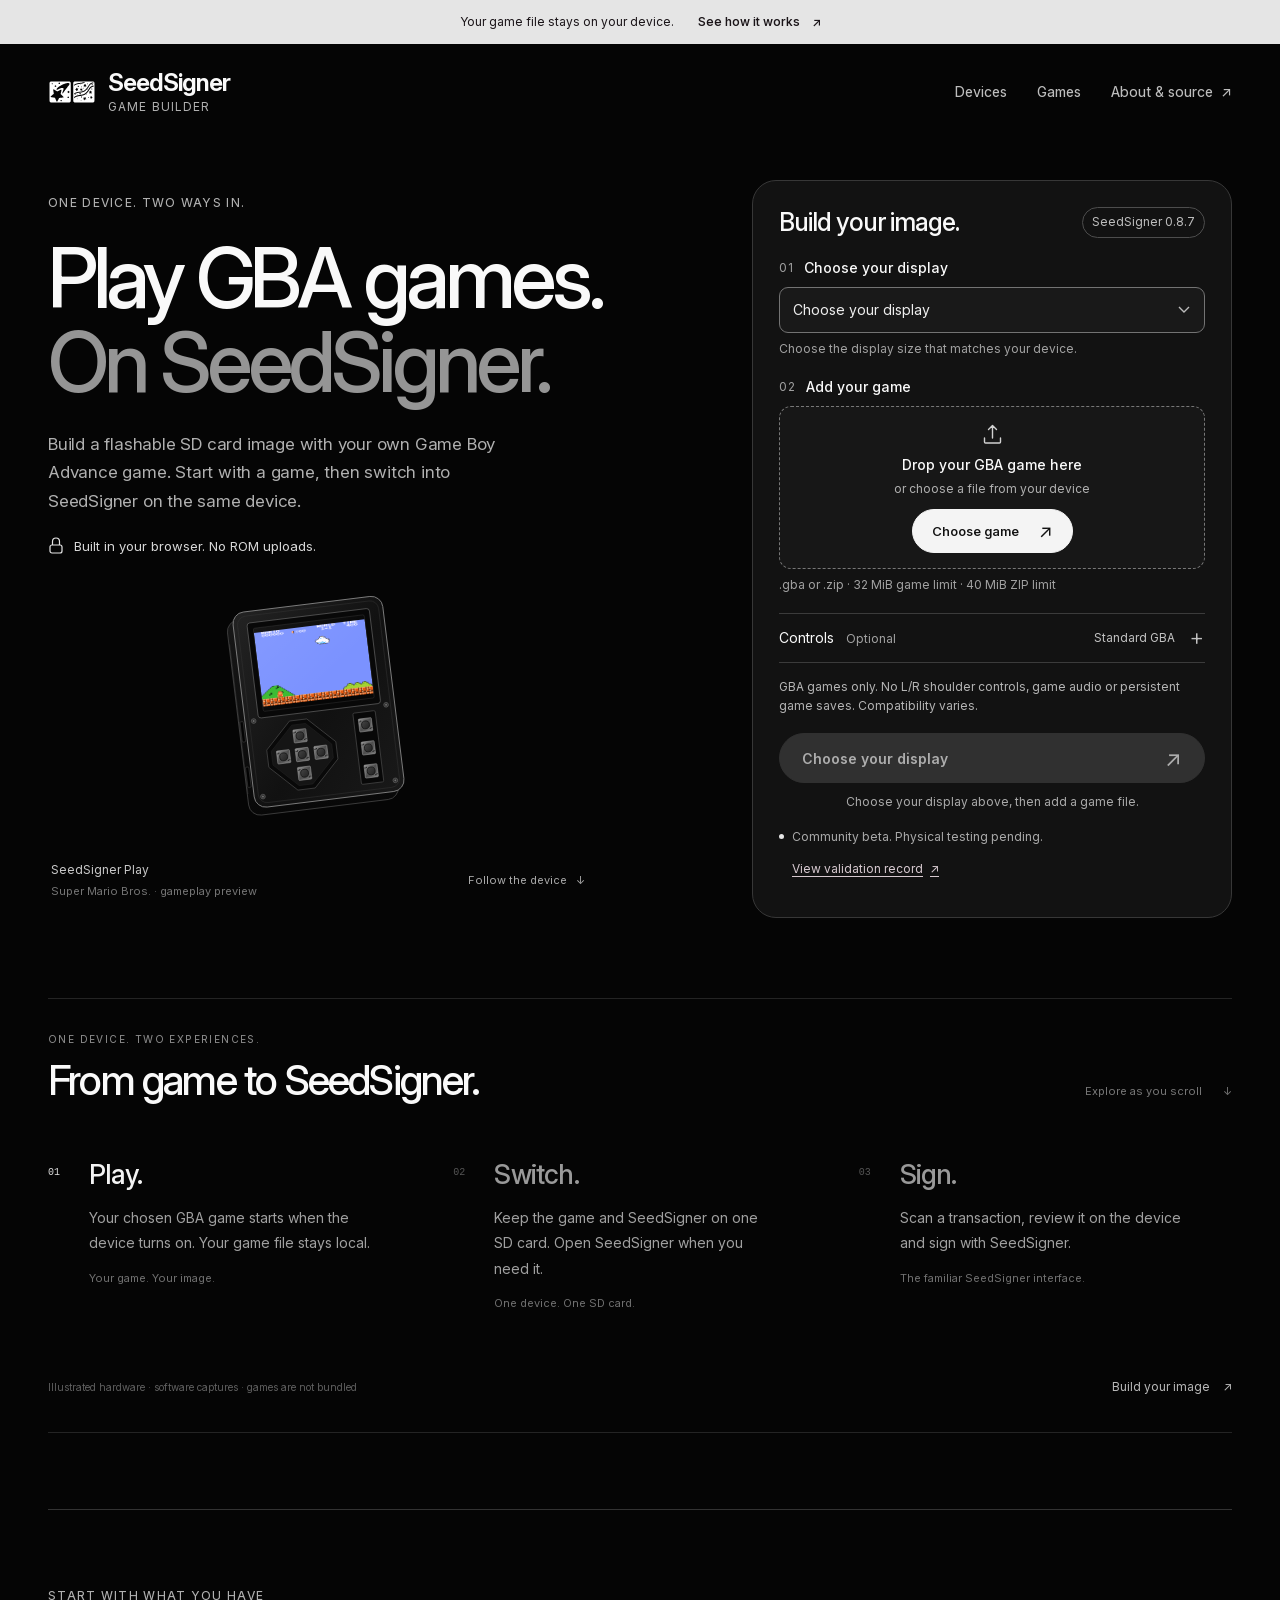
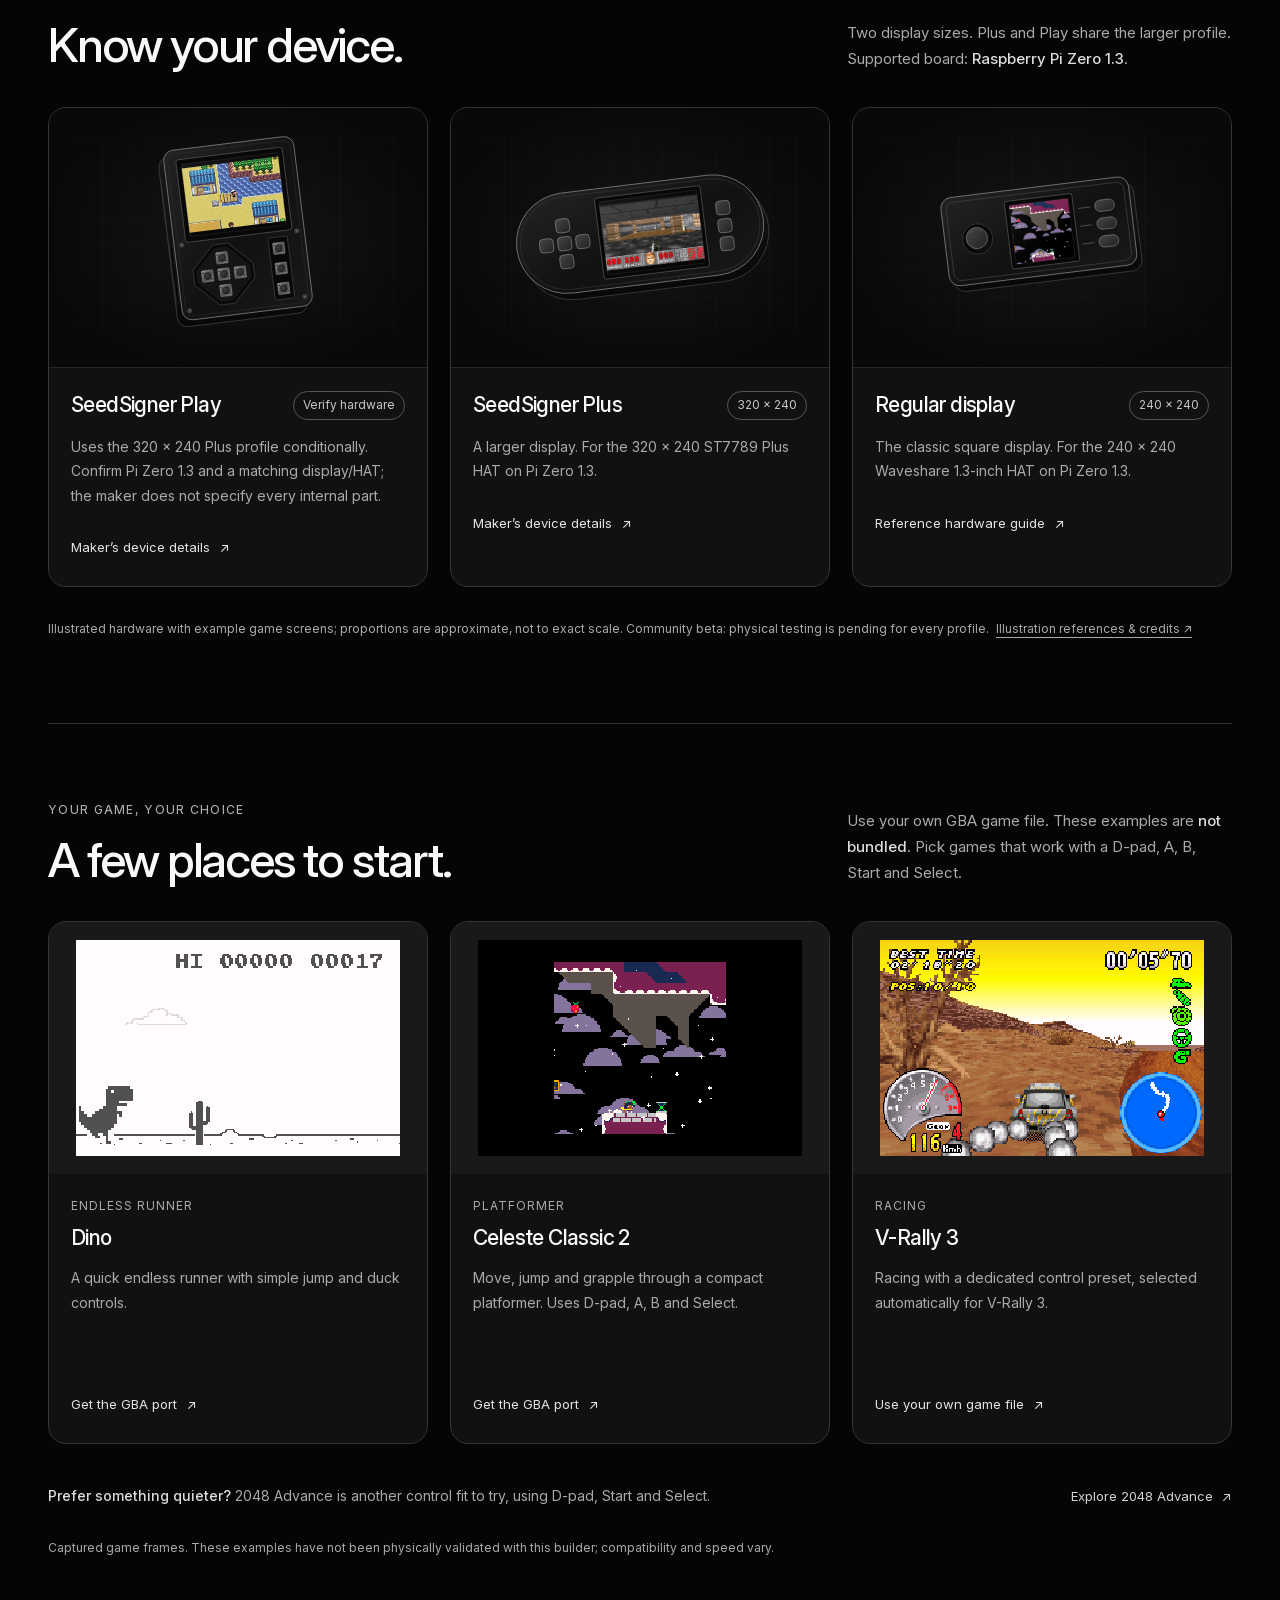
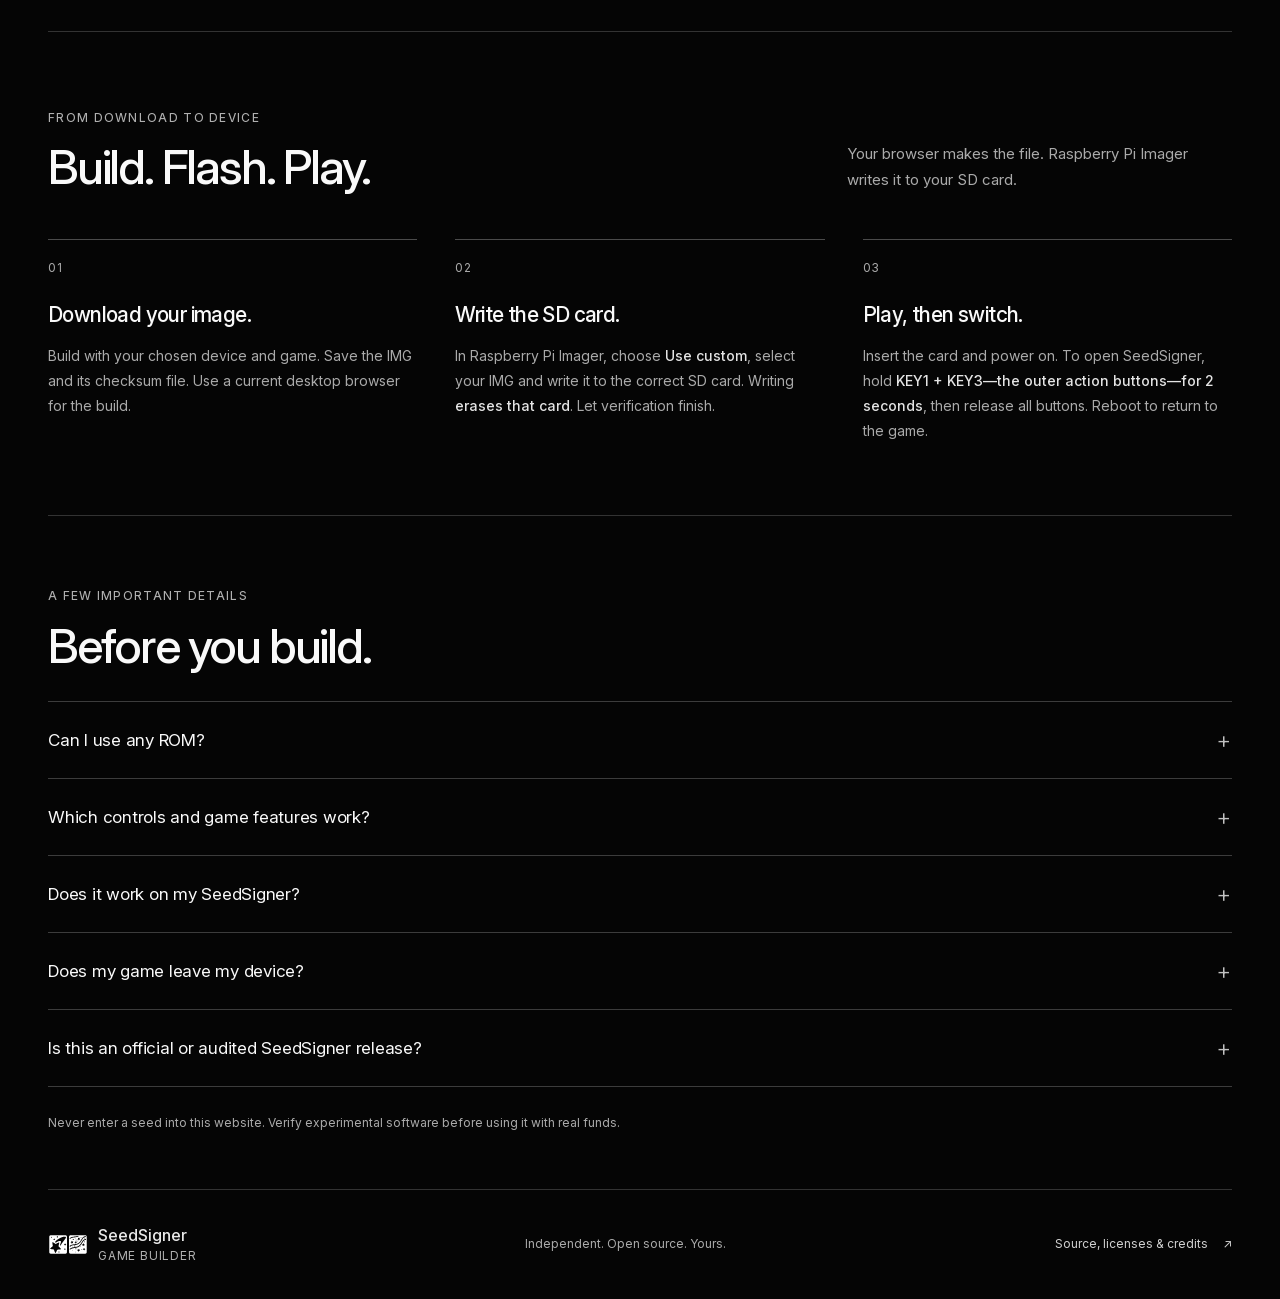
==== index.html @ cdbe7cc6 "Refresh wheel-step preview script" ====
<!doctype html>
<html lang="en">
<head>
  <meta charset="utf-8">
  <meta name="viewport" content="width=device-width, initial-scale=1">
  <meta name="color-scheme" content="dark">
  <meta name="theme-color" content="#050505">
  <meta http-equiv="Content-Security-Policy" content="default-src 'self'; script-src 'self'; style-src 'self'; img-src 'self' data:; font-src 'self'; connect-src 'self'; worker-src 'self'; object-src 'none'; base-uri 'self'; form-action 'none'">
  <meta name="description" content="Build a personal SeedSigner SD card image with your own Game Boy Advance game. Select your hardware, add your game and build locally in your browser.">
  <title>SeedSigner Game Builder · Play GBA games on SeedSigner</title>
  <link rel="icon" href="data:,">
  <link rel="preload" href="./InterVariable.woff2" as="font" type="font/woff2" crossorigin>
  <link rel="stylesheet" href="./styles.css?v=0.2.3-screen-cuts.1">
  <script type="module" src="./app.js?v=0.2.3"></script>
  <script type="module" src="./hero-motion.js?v=8"></script>
</head>
<body>
  <a class="skip-link" href="#builder-title">Skip to image builder</a>
  <div class="announcement"><span>Your game file stays on your device.</span><a href="./about.html#privacy">See how it works <span aria-hidden="true">↗</span></a></div>
  <div class="page-shell">
    <header class="site-header">
      <a class="brand" href="https://xn--sg8hhb.ws/" aria-label="SeedSigner Game Builder — visit 🌠🌌.ws"><img class="brand-logo" src="./company-logo-white.svg" width="48" height="24" alt=""><span class="brand-wordmark">SeedSigner<span class="brand-subtitle">Game Builder</span></span></a>
      <nav class="header-links" aria-label="Main navigation"><a href="#devices">Devices</a><a href="#games">Games</a><a href="./about.html">About &amp; source <span aria-hidden="true">↗</span></a></nav>
    </header>

    <main>
      <section class="hero" aria-labelledby="hero-title">
        <div class="hero-story">
          <p class="eyebrow">ONE DEVICE. TWO WAYS IN.</p>
          <h1 id="hero-title">Play GBA games.<br><span>On SeedSigner.</span></h1>
          <p class="hero-copy">Build a flashable SD card image with your own Game Boy Advance game. Start with a game, then switch into SeedSigner on the same device.</p>
          <div class="local-badge"><svg width="16" height="18" viewBox="0 0 16 18" fill="none" aria-hidden="true"><rect x="2" y="8" width="12" height="8" rx="2" stroke="currentColor" stroke-width="1.2"/><path d="M4.5 8V4.5a3.5 3.5 0 0 1 7 0V8" stroke="currentColor" stroke-width="1.2"/></svg><span>Built in your browser. No ROM uploads.</span></div>
          <figure class="hero-feature" id="hero-feature"><div class="hero-device-origin" id="hero-device-origin"><div class="hero-device-stage" id="hero-device-stage"><img src="./seedsigner-play-hero.svg?v=3" width="600" height="400" alt="SeedSigner Play illustration showing Super Mario Bros. gameplay." fetchpriority="high"></div></div><figcaption><span>SeedSigner Play <small>Super Mario Bros. · gameplay preview</small></span><a href="#scroll-story">Follow the device <span aria-hidden="true">↓</span></a></figcaption></figure>
        </div>

        <section class="builder-card" aria-labelledby="builder-title">
          <div class="card-heading"><h2 id="builder-title">Build your image.</h2><span class="version-pill" id="version-label">SeedSigner 0.8.7</span></div>
          <div class="field-group hardware-field"><div class="step-title"><span class="step-number">01</span><label for="hardware-profile">Choose your display</label></div><div class="select-wrap"><select id="hardware-profile" aria-describedby="hardware-help"><option value="" disabled selected>Choose your display</option><option value="regular">Regular display — 240 × 240</option><option value="plus">Larger display — 320 × 240 (Plus / Play)</option></select><svg width="12" height="8" viewBox="0 0 12 8" fill="none" aria-hidden="true"><path d="m1 1 5 5 5-5" stroke="currentColor" stroke-width="1.4"/></svg></div><p class="field-help" id="hardware-help">Choose the profile that matches your Pi Zero 1.3 and display.</p></div>

          <div class="field-group"><div class="step-title"><span class="step-number">02</span><label for="rom-file">Add your game</label></div><div class="drop-zone" id="drop-zone"><svg class="upload-icon" width="25" height="25" viewBox="0 0 25 25" fill="none" aria-hidden="true"><path d="M12.5 16V3.5m0 0-4 4m4-4 4 4M4.5 16v4a1 1 0 0 0 1 1h14a1 1 0 0 0 1-1v-4" stroke="currentColor" stroke-width="1.4" stroke-linecap="round" stroke-linejoin="round"/></svg><strong id="drop-title">Drop your GBA game here</strong><span class="muted" id="drop-description">or choose a file from your device</span><label class="file-picker" for="rom-file">Choose game <span aria-hidden="true">↗</span><input id="rom-file" type="file" accept=".gba,.zip" aria-describedby="rom-help"></label></div><p class="field-help" id="rom-help">.gba or .zip · 32 MiB game limit · 40 MiB ZIP limit</p><div class="rom-summary" id="rom-summary" hidden><div class="rom-file-icon" aria-hidden="true">GBA</div><div class="rom-summary-text"><strong id="rom-name"></strong><span class="muted" id="rom-meta"></span></div><span class="valid-pill">File checked</span></div><p class="inline-error" id="rom-error" role="alert" hidden></p></div>

          <details class="advanced-controls"><summary><span>Controls <span class="optional-label">Optional</span></span><span class="disclosure-right"><span class="small-tag" id="controls-tag">Standard GBA</span><span class="disclosure-icon" aria-hidden="true">+</span></span></summary><div class="advanced-body"><label class="field-label" for="input-profile">Control preset</label><div class="select-wrap"><select id="input-profile" aria-describedby="profile-help"><option value="auto">Automatic</option><option value="standard">Standard GBA</option><option value="vrally3">V-Rally 3 racing preset</option></select><svg width="12" height="8" viewBox="0 0 12 8" fill="none" aria-hidden="true"><path d="m1 1 5 5 5-5" stroke="currentColor" stroke-width="1.4"/></svg></div><p class="field-help" id="profile-help">Controls are selected after your game is checked.</p><dl class="control-list" id="control-list"></dl><p class="control-footnote" id="control-footnote"></p></div></details>
          <p class="compatibility-note">GBA games only. No L/R shoulder controls, game audio or persistent game saves. Compatibility varies.</p>
          <div class="build-area"><button class="primary-button" id="build-button" type="button" disabled><span id="build-button-label">Build image</span><span aria-hidden="true">↗</span></button><button class="cancel-button" id="cancel-build" type="button" hidden>Cancel build</button><p class="build-note" id="build-note">Loading builder…</p></div>
          <div class="release-note"><span class="release-dot" aria-hidden="true"></span><span>Community beta. Physical testing pending.<br><a href="./validation.json">View validation record <span aria-hidden="true">↗</span></a></span></div>
          <noscript><p class="inline-error">JavaScript is needed to build the image locally. Enable it and reload this page. No game is uploaded.</p></noscript>

          <div class="build-status" id="build-status" role="status" aria-live="polite" hidden><div class="progress-heading"><strong id="progress-title">Preparing your image</strong><span id="progress-value"></span></div><progress id="build-progress" max="100" aria-label="Image build progress"></progress><p id="progress-message"></p></div>
          <div class="build-error" id="build-error" role="alert" hidden><strong>Couldn’t build this image.</strong><p id="build-error-message"></p></div>
          <section class="result-card" id="result-card" aria-labelledby="result-title" hidden><p class="eyebrow">BUILT &amp; CHECKSUMMED</p><h3 id="result-title">Image ready.</h3><p id="result-description"></p><div class="download-actions"><a class="download-button" id="download-image" href="#" download>Download IMG <span aria-hidden="true">↓</span></a><a class="text-link" id="download-checksum" href="#" download>Checksum file</a></div><p class="result-next">Next: write the IMG to your SD card using Raspberry Pi Imager.</p><details class="checksum-details"><summary>View SHA-256 checksum</summary><code id="image-checksum"></code></details></section>
        </section>
      </section>

      <section class="scroll-story" id="scroll-story" aria-labelledby="scroll-title">
        <div class="scroll-pin" id="scroll-pin">
          <div class="scroll-scene-header"><div><p class="eyebrow">ONE DEVICE. TWO EXPERIENCES.</p><h2 id="scroll-title">From game to SeedSigner.</h2></div><span class="scroll-cue">Explore as you scroll <span aria-hidden="true">↓</span></span></div>
          <div class="scroll-scene-body">
            <div class="scene-device-view"><div class="scene-device-target" id="scene-device-target" aria-hidden="true"></div><div class="scene-device-caption"><span>SeedSigner Play <small id="hero-screen-label">Super Mario Bros. · gameplay preview</small></span><a href="#devices">Explore the devices <span aria-hidden="true">↘</span></a></div></div>
            <div class="scene-steps" aria-label="The game and SeedSigner workflow">
              <article class="scene-step is-active" data-scene-step="0" aria-current="step"><span class="scene-step-number">01</span><div><h3>Play.</h3><p>Your chosen GBA game starts when the device turns on. Your game file stays local.</p><span class="scene-step-detail">Your game. Your image.</span></div></article>
              <article class="scene-step" data-scene-step="1"><span class="scene-step-number">02</span><div><h3>Switch.</h3><p>Keep the game and SeedSigner on one SD card. Open SeedSigner when you need it.</p><span class="scene-step-detail">One device. One SD card.</span></div></article>
              <article class="scene-step" data-scene-step="2"><span class="scene-step-number">03</span><div><h3>Sign.</h3><p>Scan a transaction, review it on the device and sign with SeedSigner.</p><span class="scene-step-detail">The familiar SeedSigner interface.</span></div></article>
            </div>
          </div>
          <div class="scroll-scene-footer"><p>Illustrated hardware · software captures · games are not bundled</p><a href="#builder-title">Build your image <span aria-hidden="true">↗</span></a></div>
        </div>
      </section>

      <section class="devices-section content-section" id="devices" aria-labelledby="devices-title"><div class="section-heading"><div><p class="eyebrow">START WITH WHAT YOU HAVE</p><h2 id="devices-title">Know your device.</h2></div><p>Two display sizes. Plus and Play share the larger profile. Supported board: <strong>Raspberry Pi Zero 1.3</strong>.</p></div><div class="device-grid">
        <article class="device-card"><div class="device-photo"><img src="./seedsigner-play-render.svg" width="600" height="400" alt="SeedSigner Play illustration, with a portrait shell, five separate tactile direction/select buttons and three vertically stacked action buttons below the screen. Pokémon Ruby / Sapphire screen is a game-frame composite." loading="lazy"></div><div class="device-body"><div class="device-heading"><h3>SeedSigner Play</h3><span class="status-pill">Verify hardware</span></div><p>Uses the 320 × 240 Plus profile conditionally. Confirm Pi Zero 1.3 and a matching display/HAT; the maker does not specify every internal part.</p><a class="card-link" href="https://bitkitbtc.com/product/seedsigner-play/">Maker’s device details <span aria-hidden="true">↗</span></a></div></article>
        <article class="device-card"><div class="device-photo"><img src="./seedsigner-plus-render.svg" width="600" height="400" alt="SeedSigner Plus illustration, with a long capsule enclosure, five separate direction/select buttons to the left of its landscape screen and three action buttons to the right. Doom for Game Boy Advance screen is a game-frame composite." loading="lazy"></div><div class="device-body"><div class="device-heading"><h3>SeedSigner Plus</h3><span class="status-pill">320 × 240</span></div><p>A larger display. For the 320 × 240 ST7789 Plus HAT on Pi Zero 1.3.</p><a class="card-link" href="https://bitkitbtc.com/product/seedsigner-plus/">Maker’s device details <span aria-hidden="true">↗</span></a></div></article>
        <article class="device-card"><div class="device-photo regular-photo"><img src="./seedsigner-regular-render.svg?v=3" width="600" height="400" alt="Regular SeedSigner illustration, with a wide rectangular enclosure, square screen, one joystick to the left and three pill-shaped action buttons to the right. Celeste Classic 2 screen is a game-frame composite." loading="lazy"></div><div class="device-body"><div class="device-heading"><h3>Regular display</h3><span class="status-pill">240 × 240</span></div><p>The classic square display. For the 240 × 240 Waveshare 1.3-inch HAT on Pi Zero 1.3.</p><a class="card-link" href="https://seedsigner.com/seedsigner-independent-custody-guide/">Reference hardware guide <span aria-hidden="true">↗</span></a></div></article>
      </div><p class="section-footnote">Illustrated hardware with example game screens; proportions are approximate, not to exact scale. Community beta: physical testing is pending for every profile. <a href="./about.html#credits">Illustration references &amp; credits ↗</a></p></section>

      <section class="games-section content-section" id="games" aria-labelledby="games-title"><div class="section-heading"><div><p class="eyebrow">YOUR GAME, YOUR CHOICE</p><h2 id="games-title">A few places to start.</h2></div><p>Use your own GBA game file. These examples are <strong>not bundled</strong>. Pick games that work with a D-pad, A, B, Start and Select.</p></div><div class="game-grid">
        <article class="game-card"><div class="game-frame"><img src="./dino.png" width="240" height="160" alt="Dino gameplay capture with a cactus, cloud, ground and score 00017." loading="lazy"></div><div class="game-body"><p class="game-category">ENDLESS RUNNER</p><h3>Dino</h3><p>A quick endless runner with simple jump and duck controls.</p><a class="card-link" href="https://github.com/fritzem/Google-Dino-GBA/releases">Get the GBA port <span aria-hidden="true">↗</span></a></div></article>
        <article class="game-card"><div class="game-frame"><img src="./celeste2.png" width="240" height="160" alt="Captured frame from the Celeste Classic 2 GBA port." loading="lazy"></div><div class="game-body"><p class="game-category">PLATFORMER</p><h3>Celeste Classic 2</h3><p>Move, jump and grapple through a compact platformer. Uses D-pad, A, B and Select.</p><a class="card-link" href="https://github.com/Skaleee/Celeste2-GBA/releases/tag/1.0.0">Get the GBA port <span aria-hidden="true">↗</span></a></div></article>
        <article class="game-card"><div class="game-frame"><img src="./vrally3.png" width="240" height="160" alt="Captured frame from V-Rally 3 for Game Boy Advance." loading="lazy"></div><div class="game-body"><p class="game-category">RACING</p><h3>V-Rally 3</h3><p>Racing with a dedicated control preset, selected automatically for V-Rally 3.</p><a class="card-link" href="#rom-file">Use your own game file <span aria-hidden="true">↗</span></a></div></article>
      </div><div class="more-games"><p><strong>Prefer something quieter?</strong> 2048 Advance is another control fit to try, using D-pad, Start and Select.</p><a class="text-link" href="https://basil-termini.itch.io/2048-advance">Explore 2048 Advance <span aria-hidden="true">↗</span></a></div><p class="section-footnote">Captured game frames. These examples have not been physically validated with this builder; compatibility and speed vary.</p></section>

      <section class="how-section content-section" id="how-it-works" aria-labelledby="how-title"><div class="section-heading"><div><p class="eyebrow">FROM DOWNLOAD TO DEVICE</p><h2 id="how-title">Build. Flash. Play.</h2></div><p>Your browser makes the file. Raspberry Pi Imager writes it to your SD card.</p></div><ol class="flash-steps"><li><span class="instruction-number">01</span><h3>Download your image.</h3><p>Build with your chosen device and game. Save the IMG and its checksum file. Use a current desktop browser for the build.</p></li><li><span class="instruction-number">02</span><h3>Write the SD card.</h3><p>In Raspberry Pi Imager, choose <b>Use custom</b>, select your IMG and write it to the correct SD card. Writing <b>erases that card</b>. Let verification finish.</p></li><li><span class="instruction-number">03</span><h3>Play, then switch.</h3><p>Insert the card and power on. To open SeedSigner, hold <b>KEY1 + KEY3—the outer action buttons—for 2 seconds</b>, then release all buttons. Reboot to return to the game.</p></li></ol></section>

      <section class="faq-section" aria-labelledby="faq-title"><div class="section-heading"><div><p class="eyebrow">A FEW IMPORTANT DETAILS</p><h2 id="faq-title">Before you build.</h2></div></div>
        <details class="disclosure"><summary><span>Can I use any ROM?</span><span class="disclosure-icon" aria-hidden="true">+</span></summary><div class="disclosure-body"><p>This version accepts Game Boy Advance files (.gba), or a ZIP containing exactly one .gba file. The game can be up to 32 MiB; the ZIP can be up to 40 MiB. Other consoles and multi-game ZIPs are not supported.</p><p>The builder checks the GBA header and file integrity. Emulator compatibility and speed vary by game. Passing those checks does not mean the game has been played on your hardware.</p></div></details>
        <details class="disclosure"><summary><span>Which controls and game features work?</span><span class="disclosure-icon" aria-hidden="true">+</span></summary><div class="disclosure-body"><p>Standard GBA provides D-pad, A, B, Start and Select. There are no L/R shoulder controls, game audio or persistent game saves. Choose games that do not need those features.</p><p>V-Rally 3 has a dedicated racing preset and is detected automatically. The controls section in the builder shows the current mapping.</p><p>The SeedSigner shortcut is fixed in this builder: hold KEY1 + KEY3 for two seconds, then release all buttons.</p></div></details>
        <details class="disclosure"><summary><span>Does it work on my SeedSigner?</span><span class="disclosure-icon" aria-hidden="true">+</span></summary><div class="disclosure-body"><p>The image targets Pi Zero 1.3. Plus uses a 320 × 240 ST7789 profile; regular uses the 240 × 240 Waveshare HAT profile. Play uses the Plus profile conditionally: verify its board, display and HAT match before flashing. A product photo cannot establish internal compatibility.</p><p>The new images still need physical cold-boot, display, button, camera and signing validation. <a href="./validation.json">Read the validation record</a> for the current checks and remaining gaps.</p></div></details>
        <details class="disclosure"><summary><span>Does my game leave my device?</span><span class="disclosure-icon" aria-hidden="true">+</span></summary><div class="disclosure-body"><p>No. The ROM is read and added to the image in browser memory. The site downloads its public template, but never uploads your game. There are no accounts, analytics or third-party scripts.</p><p>GitHub Pages hosts the site and receives normal requests for its files, including connection information that GitHub may log. Local ROM processing does not make visiting the site anonymous.</p></div></details>
        <details class="disclosure"><summary><span>Is this an official or audited SeedSigner release?</span><span class="disclosure-icon" aria-hidden="true">+</span></summary><div class="disclosure-body"><p>No. This is an independent community fork, not an official or endorsed SeedSigner, BitKit or Strike product. It has not had an independent security audit.</p><p>The game and SeedSigner share one operating system. The button combination is a way to enter the interface, not authentication or a security boundary. Start validation with disposable test seeds. Never enter a seed into this website.</p></div></details>
      </section>
      <p class="safety-note">Never enter a seed into this website. Verify experimental software before using it with real funds.</p>
    </main>
    <footer><a class="footer-brand" href="https://xn--sg8hhb.ws/" aria-label="SeedSigner Game Builder — visit 🌠🌌.ws"><img class="brand-logo" src="./company-logo-white.svg" width="40" height="20" alt=""><span class="brand-wordmark">SeedSigner<span class="brand-subtitle">Game Builder</span></span></a><span>Independent. Open source. Yours.</span><a href="./about.html">Source, licenses &amp; credits <span aria-hidden="true">↗</span></a></footer>
  </div>
</body>
</html>
---- styles.css ----
@font-face{font-family:Inter;src:url('./InterVariable.woff2') format('woff2');font-weight:100 900;font-display:swap}
:root{color-scheme:dark;--bg:#050505;--surface:#121212;--line:#373737;--text:#f9f9f9;--muted:#b0b0b0;--quiet:#929292;--accent:#e5e5e5;--error:#ffc0cc;font-family:Inter,Arial,Helvetica,sans-serif;font-synthesis:none;background:var(--bg);color:var(--text)}
*{box-sizing:border-box}html{scroll-behavior:smooth;scroll-padding-top:24px}body{margin:0;min-width:320px;background:var(--bg);line-height:1.55}button,input,select{font:inherit}button,a,input,select,summary{-webkit-tap-highlight-color:transparent}a{color:inherit;text-decoration:none}button{cursor:pointer}button:disabled{cursor:not-allowed}button:focus-visible,a:focus-visible,select:focus-visible,summary:focus-visible{outline:2px solid var(--accent);outline-offset:5px}p,h1,h2,h3,figure{margin:0}[hidden]{display:none!important}.skip-link{position:fixed;left:20px;top:12px;transform:translateY(-150%);z-index:10;background:#fff;color:#111;border-radius:30px;padding:12px 20px;font-size:14px}.skip-link:focus{transform:translateY(0)}.page-shell{width:min(1240px,calc(100% - 96px));margin:auto}.announcement{min-height:44px;display:flex;align-items:center;justify-content:center;gap:24px;padding:0 20px;background:var(--accent);color:#1a1418;font-size:12px}.announcement a{min-height:44px;display:inline-flex;align-items:center;gap:12px;font-weight:550}.announcement a:hover{text-decoration:underline;text-underline-offset:3px}.site-header{height:96px;display:flex;align-items:center;justify-content:space-between;gap:30px}.brand{display:flex;align-items:center;gap:12px;min-height:44px;font-size:24px;font-weight:650;letter-spacing:-1px;line-height:1.06}.brand-subtitle{display:block;font-size:12px;font-weight:400;letter-spacing:1.1px;margin-top:5px;color:#b0b0b0;text-transform:uppercase}.header-links{display:flex;align-items:center;gap:30px;font-size:14px;font-weight:450}.header-links a{color:#bdbdbd;min-height:44px;display:inline-flex;align-items:center;gap:8px;transition:color .15s}.header-links a:hover{color:#fff}.eyebrow{font-size:12px;letter-spacing:1.3px;font-weight:450;line-height:1.6;color:var(--muted)}.hero{display:grid;grid-template-columns:minmax(0,1fr) minmax(0,480px);gap:72px;align-items:start;padding:40px 0 80px}.hero-story{padding-top:13px;min-width:0}.hero h1{font-size:clamp(62px,6.45vw,87px);line-height:1.02;letter-spacing:-5.1px;font-weight:500;margin-top:24px}.hero h1 span{color:#959595}.hero-copy{font-size:17px;line-height:1.7;max-width:470px;color:#b0b0b0;margin-top:25px;letter-spacing:-.2px}.local-badge{display:flex;align-items:center;gap:10px;color:#d8d8d8;font-size:13px;margin-top:20px}.local-badge svg{color:var(--accent);flex:none}.hero-feature{display:block;height:auto;max-width:515px;margin-top:24px;color:#d9d9d9}.hero-device-stage{display:block;width:100%;height:282px;object-fit:contain;background:transparent}.hero-feature figcaption{display:flex;align-items:center;justify-content:space-between;gap:15px;padding:0 3px;font-size:12px;color:#d2d2d2}.hero-feature figcaption>span{font-size:12px}.hero-feature small{display:block;font-size:11px;color:#929292;margin-top:3px;line-height:1.5}.hero-feature figcaption>a{display:inline-flex;align-items:center;gap:9px;min-height:44px;font-size:12px;color:#b6b6b6}.hero-feature figcaption>a:hover{color:#fff;text-decoration:underline;text-underline-offset:4px}.builder-card{border:1px solid var(--line);border-radius:24px;background:var(--surface);padding:26px;min-width:0}.card-heading{display:flex;align-items:center;justify-content:space-between;gap:14px;margin-bottom:20px}.card-heading h2{font-size:25px;font-weight:500;line-height:1.25;letter-spacing:-1px}.version-pill{font-size:12px;white-space:nowrap;border:1px solid #4d4d4d;color:#bdbdbd;padding:5px 9px;border-radius:30px}.field-group+.field-group{margin-top:19px}.step-title{display:flex;align-items:center;gap:11px;margin-bottom:9px;font-size:14px;font-weight:500;line-height:1.4}.step-number{font-size:12px;letter-spacing:.5px;color:#a0a0a0;font-weight:400}.select-wrap{position:relative}.select-wrap select{width:100%;appearance:none;min-height:46px;background:#191919;border:1px solid #737373;border-radius:9px;padding:11px 38px 11px 13px;font-size:14px;line-height:1.5;color:#eee;cursor:pointer}.select-wrap>svg{position:absolute;right:15px;top:19px;pointer-events:none;color:#bcbcbc}.field-help{font-size:12px;line-height:1.55;color:#a2a2a2;margin-top:7px}.drop-zone{display:flex;flex-direction:column;align-items:center;justify-content:center;gap:4px;min-height:146px;padding:15px;border:1px dashed #777;border-radius:12px;background:#171717;text-align:center;transition:background .15s,border-color .15s}.drop-zone.drag-over{border-color:var(--accent);background:#2e252a}.drop-zone.is-selected{min-height:111px;padding:13px}.drop-zone.is-selected .upload-icon{display:none}.upload-icon{color:#d2d2d2;margin-bottom:3px}.drop-zone strong{font-size:14px;font-weight:500;overflow-wrap:anywhere;max-width:100%}.muted{color:var(--muted)}.drop-zone .muted{font-size:12px}.file-picker{position:relative;display:inline-flex;align-items:center;justify-content:center;gap:20px;overflow:hidden;min-height:44px;margin-top:7px;padding:10px 19px;background:#f4f4f4;color:#111;border:1px solid #f4f4f4;border-radius:30px;font-size:13px;font-weight:550;cursor:pointer}.file-picker:hover{background:var(--accent);border-color:var(--accent)}.file-picker>span{font-size:18px;font-weight:400;line-height:1}.file-picker input{position:absolute;left:0;top:0;width:100%;height:100%;opacity:0;cursor:pointer}.file-picker:focus-within{outline:2px solid var(--accent);outline-offset:4px}.file-picker:has(input:disabled){opacity:.55;cursor:not-allowed}.rom-summary{display:flex;align-items:center;gap:10px;border:1px solid #555;background:#202020;border-radius:9px;padding:12px;margin-top:11px}.rom-file-icon{width:30px;height:35px;display:grid;place-items:center;flex:none;border:1px solid #777;border-radius:4px;color:#d0d0d0;font-size:12px}.rom-summary-text{display:flex;flex-direction:column;min-width:0}.rom-summary-text strong{font-size:13px;font-weight:500;overflow-wrap:anywhere}.rom-summary-text .muted{font-size:12px;overflow-wrap:anywhere}.valid-pill{font-size:12px;color:var(--accent);margin-left:auto;white-space:nowrap}.inline-error{font-size:13px;line-height:1.6;color:var(--error);margin-top:10px;overflow-wrap:anywhere}.advanced-controls{margin-top:18px;border-top:1px solid #3b3b3b;border-bottom:1px solid #3b3b3b}.advanced-controls>summary,.disclosure>summary{list-style:none;display:flex;justify-content:space-between;align-items:center;gap:18px;cursor:pointer}.advanced-controls>summary{min-height:48px;font-size:14px;line-height:1.4;padding:10px 0}.advanced-controls>summary::-webkit-details-marker,.disclosure>summary::-webkit-details-marker{display:none}.optional-label{font-size:12px;color:#a2a2a2;margin-left:8px}.disclosure-right{display:flex;align-items:center;gap:13px}.small-tag{font-size:12px;color:#c1c1c1}.disclosure-icon{font-size:23px;line-height:1;font-weight:300;width:17px;text-align:center;color:#c1c1c1;flex:none}.advanced-controls[open] .disclosure-icon,.disclosure[open] .disclosure-icon{transform:rotate(45deg)}.advanced-body{padding:3px 0 20px}.field-label{display:block;font-size:13px;margin-bottom:9px}.control-list{margin:16px 0 0}.control-list>div{display:flex;justify-content:space-between;align-items:start;gap:18px;padding:10px 0;border-bottom:1px solid #323232;font-size:12px}.control-list dt{color:#ddd}.control-list dd{margin:0;color:#b0b0b0;text-align:right}.control-footnote{font-size:12px;color:#aaa;line-height:1.7;margin-top:15px}.compatibility-note{font-size:12px;line-height:1.6;color:#b5b5b5;margin-top:14px}.build-area{margin-top:18px}.primary-button{display:flex;align-items:center;justify-content:space-between;gap:16px;width:100%;min-height:50px;border:1px solid #fff;border-radius:40px;background:#fff;color:#101010;padding:11px 22px;font-size:14px;line-height:1.5;font-weight:600;transition:background .15s,color .15s}.primary-button:hover:not(:disabled){background:var(--accent);border-color:var(--accent)}.primary-button:disabled{background:#303030;border-color:#303030;color:#adadad}.primary-button>span:last-child{font-size:22px;font-weight:400;line-height:1}.cancel-button{display:block;min-height:44px;border:1px solid #666;border-radius:30px;margin:12px auto 0;padding:8px 20px;background:transparent;color:#ddd;font-size:13px}.cancel-button:hover{background:#252525}.build-note{font-size:12px;line-height:1.6;color:#aaa;text-align:center;margin-top:9px}.release-note{display:flex;align-items:start;gap:8px;font-size:12px;line-height:1.6;color:#aaa;margin-top:16px}.release-dot{width:5px;height:5px;border-radius:50%;background:var(--accent);flex:none;margin-top:7px}.release-note a{display:inline-flex;min-height:44px;align-items:center;gap:7px;text-decoration:underline;text-underline-offset:3px;color:#d7c9d0}.build-status{border-top:1px solid #464646;padding-top:20px;margin-top:20px}.progress-heading{display:flex;align-items:center;justify-content:space-between;gap:15px;font-size:13px}.progress-heading strong{font-weight:500}.progress-heading>span{font-size:12px;color:#bbb}progress{appearance:none;display:block;width:100%;height:4px;border:0;border-radius:3px;overflow:hidden;background:#3b3b3b;color:var(--accent);margin:12px 0}progress::-webkit-progress-bar{background:#3b3b3b;border-radius:3px}progress::-webkit-progress-value{background:var(--accent);border-radius:3px;transition:width .2s}progress::-moz-progress-bar{background:var(--accent);border-radius:3px}.build-status>p{font-size:12px;color:#b0b0b0;line-height:1.7;overflow-wrap:anywhere}.build-error{background:#281c22;border:1px solid #825e6c;border-radius:12px;padding:16px;margin-top:20px;font-size:14px;color:var(--error)}.build-error strong{font-weight:550}.build-error p{font-size:13px;line-height:1.7;color:#e0c5cf;margin-top:6px;overflow-wrap:anywhere}.result-card{border:1px solid #74646d;background:#201b1e;border-radius:14px;padding:22px;margin-top:21px}.result-card .eyebrow{font-size:12px;color:#d2c3cb;letter-spacing:1px}.result-card h3{font-size:34px;line-height:1.2;letter-spacing:-1.3px;font-weight:500;margin-top:9px}.result-card>p:not(.eyebrow){font-size:13px;color:#c1b6bc;line-height:1.7;margin-top:10px;overflow-wrap:anywhere}.download-actions{display:flex;align-items:center;gap:20px;flex-wrap:wrap;margin-top:20px}.download-button{display:inline-flex;align-items:center;justify-content:space-between;gap:24px;min-height:46px;background:var(--accent);color:#171217;border-radius:30px;font-size:13px;font-weight:600;padding:11px 18px}.download-button:hover{background:#fff}.download-button span{font-size:18px;font-weight:400}.text-link{display:inline-flex;align-items:center;gap:9px;min-height:44px;font-size:13px;color:#d1d1d1}.text-link:hover{color:#fff;text-decoration:underline;text-underline-offset:4px}.download-actions .text-link{font-size:12px;color:#e0d3db}.result-card>p.result-next{font-size:12px;color:#c7bbc2;margin-top:13px}.checksum-details{font-size:12px;color:#bfb0b9;margin-top:13px}.checksum-details summary{cursor:pointer;min-height:44px;display:flex;align-items:center}.checksum-details code{font-size:12px;color:#e1d4dc;line-height:1.7;font-family:ui-monospace,SFMono-Regular,Menlo,monospace;overflow-wrap:anywhere;display:block}.content-section{border-top:1px solid #333;padding:76px 0 72px}.section-heading{display:flex;align-items:end;justify-content:space-between;gap:60px;margin-bottom:35px}.section-heading h2{font-size:48px;line-height:1.1;letter-spacing:-2.2px;font-weight:500;margin-top:14px}.section-heading>p{max-width:385px;font-size:15px;line-height:1.75;color:#aaa}.section-heading>p strong{font-weight:500;color:#ddd}.device-grid,.game-grid{display:grid;grid-template-columns:repeat(3,minmax(0,1fr));gap:22px}.device-card,.game-card{border:1px solid #353535;border-radius:18px;overflow:hidden;background:#111;min-width:0}.device-photo{height:260px;display:flex;align-items:center;justify-content:center;background:radial-gradient(ellipse at center,#151515 0%,#090909 72%);border-bottom:1px solid #272727}.device-photo img{width:100%;height:100%;object-fit:contain;display:block}.regular-photo{padding:0}.device-body,.game-body{padding:23px 22px 17px}.device-heading{display:flex;align-items:start;justify-content:space-between;gap:12px;flex-wrap:wrap}.device-heading h3,.game-body h3{font-size:21px;line-height:1.3;letter-spacing:-.6px;font-weight:500}.status-pill{font-size:12px;border:1px solid #555;border-radius:30px;padding:4px 9px;color:#c5c5c5;white-space:nowrap}.device-body>p,.game-body>p:not(.game-category){font-size:14px;line-height:1.75;color:#aaa;margin-top:15px}.card-link{display:inline-flex;align-items:center;gap:10px;min-height:44px;font-size:13px;color:#e4e4e4;margin-top:17px}.card-link:hover{text-decoration:underline;text-underline-offset:4px}.section-footnote{font-size:12px;color:#aaa;line-height:1.7;margin-top:20px}.section-footnote a{display:inline-flex;align-items:center;min-height:44px;text-decoration:underline;text-underline-offset:4px;margin-left:4px}.game-frame{display:flex;align-items:center;justify-content:center;aspect-ratio:3/2;background:#191919;padding:18px}.game-frame img{width:100%;height:100%;object-fit:contain;image-rendering:pixelated;display:block}.game-category{font-size:12px;letter-spacing:1px;color:#aaa}.game-body h3{margin-top:8px}.game-body>p:not(.game-category){min-height:99px}.more-games{display:flex;align-items:center;justify-content:space-between;gap:32px;padding:25px 0 0;margin-top:5px}.more-games>p{font-size:14px;line-height:1.75;color:#aaa;max-width:760px}.more-games strong{font-weight:500;color:#ddd}.more-games .text-link{white-space:nowrap}.flash-steps{display:grid;grid-template-columns:repeat(3,minmax(0,1fr));gap:38px;list-style:none;margin:45px 0 0;padding:0}.flash-steps li{padding-top:19px;border-top:1px solid #4b4b4b}.instruction-number{display:block;color:#aaa;font-size:12px;letter-spacing:.5px;margin-bottom:24px}.flash-steps h3{font-size:21px;line-height:1.35;font-weight:500;letter-spacing:-.6px}.flash-steps p{font-size:14px;line-height:1.8;color:#aaa;margin-top:13px}.flash-steps b{font-weight:500;color:#e4e4e4}.faq-section{border-top:1px solid #333;padding:70px 0 25px}.faq-section .section-heading{margin-bottom:29px}.disclosure{border-top:1px solid #3c3c3c}.disclosure:last-child{border-bottom:1px solid #3c3c3c}.disclosure>summary{min-height:76px;padding:21px 0;font-size:17px;line-height:1.5;letter-spacing:-.25px}.disclosure-body{max-width:800px;padding-bottom:29px}.disclosure-body>p{font-size:15px;line-height:1.85;color:#b0b0b0;margin-bottom:15px}.disclosure-body>p:last-child{margin-bottom:0}.disclosure-body a{color:#e0d2da;text-decoration:underline;text-underline-offset:4px}.safety-note{font-size:12px;line-height:1.8;color:#aaa;margin:0 0 55px}footer{display:flex;align-items:center;justify-content:space-between;gap:28px;min-height:110px;border-top:1px solid #333;font-size:12px;color:#aaa}footer>a{min-height:44px;display:inline-flex;align-items:center;gap:7px}.footer-brand{font-size:15px;font-weight:600;color:#e8e8e8;letter-spacing:-.3px}.footer-brand span{font-size:12px;color:#aaa;font-weight:400;letter-spacing:0;margin-left:6px}footer>a:last-child{color:#d0d0d0}footer>a:last-child span{margin-left:8px}.about-hero{padding:66px 0 62px;border-bottom:1px solid #373737}.about-hero h1{font-size:clamp(58px,6vw,82px);line-height:1.05;letter-spacing:-4.1px;font-weight:500;margin-top:24px}.about-hero h1 span{color:#959595}.about-hero>p:last-child{max-width:690px;font-size:17px;line-height:1.8;color:#b0b0b0;margin-top:28px}.about-content{padding-bottom:56px}.about-section{display:grid;grid-template-columns:minmax(0,1fr) minmax(0,1.8fr);gap:65px;padding:43px 0;border-bottom:1px solid #333;scroll-margin-top:24px}.about-section h2{font-size:24px;line-height:1.35;font-weight:500;letter-spacing:-.7px}.about-section h3{font-size:17px;font-weight:500;letter-spacing:-.25px;margin:24px 0 10px}.about-section p,.about-section li{font-size:15px;line-height:1.85;color:#b0b0b0}.about-section p+p{margin-top:16px}.about-section ul{margin:0;padding-left:19px}.about-section li{margin-bottom:12px}.about-section a{color:#e5d7df;text-decoration:underline;text-underline-offset:4px}.about-section a:hover{color:#fff}.about-section strong{font-weight:550;color:#ddd}.table-wrap{overflow-x:auto;max-width:100%;margin-top:21px}.hardware-matrix{width:100%;border-collapse:collapse;font-size:13px;line-height:1.7;text-align:left}.hardware-matrix th,.hardware-matrix td{padding:13px 12px 13px 0;border-bottom:1px solid #3b3b3b;vertical-align:top;color:#b5b5b5}.hardware-matrix thead th{font-size:12px;font-weight:500;color:#ddd}.hardware-matrix tbody th{font-weight:500;color:#ddd;min-width:105px}.hardware-matrix td{min-width:150px}.credit-list li{margin-bottom:17px}
@media(min-width:1500px){.hero{gap:100px;padding-top:55px}.hero h1{font-size:91px}.hero-feature{margin-top:30px}.hero-device-stage{height:300px}}
@media(max-width:1150px){.page-shell{width:calc(100% - 64px)}.hero{grid-template-columns:minmax(0,1fr) minmax(0,440px);gap:42px}.hero h1{font-size:73px;letter-spacing:-4.6px}.hero-copy{font-size:16px}.hero-device-stage{height:265px}.builder-card{padding:24px}.card-heading h2{font-size:24px}.version-pill{font-size:12px;padding:4px 7px}.device-grid,.game-grid{gap:18px}.device-photo{height:230px}.device-body,.game-body{padding:20px 18px 15px}.device-heading h3,.game-body h3{font-size:20px}.section-heading{gap:40px}.section-heading h2{font-size:42px}.game-body>p:not(.game-category){min-height:123px}}
@media(max-width:980px){.hero{grid-template-columns:1fr;gap:34px;padding-top:26px}.hero-story{display:grid;grid-template-columns:minmax(0,1.12fr) minmax(0,.88fr);gap:0 34px;padding:0;align-items:start}.hero-story>.eyebrow,.hero-story>h1,.hero-story>.hero-copy,.hero-story>.local-badge{grid-column:1}.hero h1{font-size:62px;letter-spacing:-3.8px;margin-top:17px}.hero-copy{font-size:15px;margin-top:20px}.local-badge{font-size:12px;margin-top:17px}.hero-feature{grid-column:2;grid-row:1 / 5;display:block;height:auto;margin-top:0;align-self:center;max-width:none}.hero-device-stage{height:270px;width:100%;object-fit:contain}.hero-feature figcaption{display:block;padding:0 6px}.hero-feature figcaption>a{min-height:44px}.builder-card{width:100%;max-width:620px;justify-self:center;padding:28px}.card-heading h2{font-size:28px}.card-heading{margin-bottom:23px}.field-group+.field-group{margin-top:22px}.drop-zone{min-height:165px}.field-help{font-size:13px}.compatibility-note{font-size:13px}.build-note{font-size:13px}.release-note{font-size:12px}.section-heading{align-items:start;gap:30px}.section-heading h2{font-size:39px}.section-heading>p{max-width:330px;font-size:14px}.device-photo{height:195px}.device-grid,.game-grid{gap:15px}.device-body,.game-body{padding:19px 16px 14px}.device-heading h3,.game-body h3{font-size:19px}.device-body>p,.game-body>p:not(.game-category){font-size:13px}.card-link{font-size:12px;gap:7px}.status-pill{font-size:12px;padding:3px 7px}.game-frame{padding:12px}.game-body>p:not(.game-category){min-height:137px}.more-games{gap:23px}.more-games .text-link{white-space:normal;flex-shrink:0;max-width:190px}.flash-steps{gap:26px}.flash-steps h3{font-size:20px}.flash-steps p{font-size:13px}.about-section{grid-template-columns:1fr 1.8fr;gap:38px}footer>span{display:none}}
@media(max-width:700px){.page-shell{width:calc(100% - 40px)}.announcement{font-size:12px;gap:15px;min-height:44px;padding:0 15px}.announcement a{gap:7px;min-height:44px}.site-header{height:88px;gap:20px}.brand{font-size:22px;gap:10px}.brand-subtitle{font-size:12px;letter-spacing:.9px}.header-links{font-size:12px;gap:15px}.header-links>a:nth-child(-n+2){display:none}.hero{gap:29px;padding:24px 0 52px}.hero-story{display:block}.hero h1{font-size:clamp(57px,10.7vw,74px);line-height:1.04;letter-spacing:-3.7px;margin-top:17px;max-width:590px}.hero .eyebrow{font-size:12px;letter-spacing:1.1px}.hero-copy{font-size:16px;line-height:1.7;max-width:470px;margin-top:20px}.local-badge{font-size:12px;gap:8px;margin-top:16px}.hero-feature{display:block;margin-top:22px;max-width:470px}.hero-device-stage{height:260px}.hero-feature figcaption{display:flex;padding:0 3px}.builder-card{max-width:none;border-radius:20px;padding:24px 20px}.card-heading{gap:10px;margin-bottom:23px}.card-heading h2{font-size:24px;letter-spacing:-.8px}.version-pill{font-size:12px;padding:4px 7px}.step-title{font-size:14px}.select-wrap select{font-size:16px;padding:10px 36px 10px 12px;min-height:48px}.select-wrap>svg{top:21px}.field-help{font-size:12px;line-height:1.65}.drop-zone{min-height:163px;padding:17px 12px}.drop-zone strong{font-size:14px}.drop-zone .muted{font-size:12px}.file-picker{font-size:14px;padding:10px 20px;min-height:46px}.compatibility-note{font-size:12px;line-height:1.75}.primary-button{font-size:15px;min-height:52px}.build-note{font-size:12px}.release-note{font-size:12px;line-height:1.65}.release-note a{min-height:44px}.advanced-controls>summary{font-size:14px;gap:10px;min-height:52px}.optional-label{font-size:12px;margin-left:6px}.small-tag{font-size:12px}.disclosure-right{gap:10px}.rom-summary{gap:9px;padding:11px 10px}.rom-file-icon{display:none}.rom-summary-text strong{font-size:13px}.valid-pill{font-size:12px}.content-section{padding:51px 0 48px}.section-heading{display:block;margin-bottom:28px}.section-heading h2{font-size:36px;letter-spacing:-1.7px;margin-top:12px}.section-heading>p{font-size:15px;max-width:none;margin-top:17px;line-height:1.75}.device-grid,.game-grid{grid-template-columns:1fr;gap:23px}.device-photo{height:285px}.device-body,.game-body{padding:23px 21px 19px}.device-heading h3,.game-body h3{font-size:23px;letter-spacing:-.6px}.device-body>p,.game-body>p:not(.game-category){font-size:15px;line-height:1.8;margin-top:14px}.card-link{font-size:14px;gap:12px;margin-top:17px;min-height:46px}.status-pill{font-size:12px;padding:4px 9px}.regular-photo{height:285px;padding:0}.game-frame{padding:17px}.game-body>p:not(.game-category){min-height:0}.section-footnote{font-size:12px;line-height:1.8}.section-footnote a{margin-left:0;min-height:44px}.more-games{display:block;padding-top:24px;margin-top:0}.more-games>p{font-size:14px}.more-games .text-link{font-size:14px;max-width:none;margin-top:8px;min-height:46px}.flash-steps{grid-template-columns:1fr;gap:31px;margin-top:32px}.flash-steps li{display:grid;grid-template-columns:28px 1fr;gap:0 16px;padding-top:20px}.instruction-number{grid-row:1 / 3;margin:4px 0 0;font-size:12px}.flash-steps h3{font-size:22px}.flash-steps p{grid-column:2;font-size:14px;line-height:1.85;margin-top:10px}.faq-section{padding:50px 0 23px}.faq-section .section-heading{margin-bottom:25px}.disclosure>summary{font-size:16px;min-height:76px;padding:20px 0;gap:17px}.disclosure-body{padding-bottom:25px}.disclosure-body>p{font-size:14px;line-height:1.85}.safety-note{font-size:12px;margin-bottom:35px}footer{min-height:122px;flex-wrap:wrap;gap:0 20px;align-content:center;padding:19px 0;font-size:12px}.footer-brand{font-size:14px}.footer-brand span{font-size:12px;margin-left:3px}footer>a:last-child{font-size:12px;min-height:44px}.about-hero{padding:37px 0 42px}.about-hero h1{font-size:57px;letter-spacing:-3px;margin-top:21px}.about-hero>p:last-child{font-size:16px;line-height:1.8;margin-top:23px}.about-section{grid-template-columns:1fr;gap:19px;padding:32px 0}.about-section h2{font-size:24px}.about-section p,.about-section li{font-size:14px;line-height:1.85}.about-section h3{font-size:17px}.about-content{padding-bottom:35px}.hardware-matrix{font-size:12px}.hardware-matrix tbody th{min-width:90px}.hardware-matrix td{min-width:135px}.credit-list li{margin-bottom:19px}}
@media(max-width:380px){.page-shell{width:calc(100% - 32px)}.announcement{font-size:12px;gap:10px}.announcement a{gap:5px}.hero h1{font-size:56px;letter-spacing:-3.6px}.hero-copy{font-size:15px}.brand{font-size:21px}.header-links{font-size:12px}.card-heading h2{font-size:22px}.version-pill{font-size:12px;padding:3px 6px}.builder-card{padding:23px 17px}.optional-label{display:none}.device-photo{height:255px}.regular-photo{height:255px}.section-heading h2{font-size:34px}.about-hero h1{font-size:51px;letter-spacing:-2.7px}}
@media(prefers-reduced-motion:reduce){*{transition:none!important;scroll-behavior:auto!important}}

/* One device travels from the intro to the scroll-driven story. */
.hero-story .hero-feature{display:block;grid-column:auto;grid-row:auto;align-self:auto;max-width:540px;margin:12px 0 0}
.hero-device-origin{position:relative;width:100%;height:290px}
.hero-device-stage{position:relative;display:block;width:100%;height:100%;margin:0;padding:0;isolation:isolate;pointer-events:none}
.hero-device-stage>img,.hero-device-stage>svg{display:block;width:100%;height:100%;object-fit:contain;background:transparent}
.hero-device-stage>svg{overflow:visible}
.hero-device-stage.is-travelling{position:fixed;z-index:3;margin:0;padding:0;max-width:none;pointer-events:none;overflow:visible}
.hero-story .hero-feature figcaption{display:flex;align-items:center;justify-content:space-between;gap:20px;min-height:44px;padding:0 3px}
.hero-story .hero-feature figcaption>span{font-size:12px;color:#c8c8c8}
.hero-story .hero-feature small{font-size:11px;color:#757575;line-height:1.5;margin-top:4px}
.hero-story .hero-feature figcaption>a{font-size:11px;color:#aaa;white-space:nowrap}
.scroll-story{position:relative;margin:0 0 76px;background:#050505;border-top:1px solid #242424;border-bottom:1px solid #242424;isolation:isolate}
.scroll-pin{display:flex;flex-direction:column;gap:24px;padding:32px 0 25px}
.scroll-scene-header{display:flex;align-items:end;justify-content:space-between;gap:30px;position:relative;z-index:2}
.scroll-scene-header h2{font-size:clamp(30px,3.2vw,44px);font-weight:500;letter-spacing:-1.8px;line-height:1.15;margin-top:10px}
.scroll-scene-header .eyebrow{font-size:10px;letter-spacing:1.4px;color:#888}
.scroll-cue{display:inline-flex;align-items:center;gap:21px;color:#777;font-size:11px;line-height:1.6;white-space:nowrap;padding-bottom:3px}
.scroll-scene-body{display:block;min-height:0}
.scene-device-view{display:none;flex-direction:column;min-height:0}
.scene-device-target{position:relative;width:100%;height:min(72svh,670px);min-height:0}
.scene-device-caption{display:flex;flex:none;align-items:center;justify-content:space-between;gap:20px;position:relative;z-index:2;padding:0 8px;min-height:45px}
.scene-device-caption>span{font-size:12px;color:#c8c8c8}
.scene-device-caption small{display:block;font-size:11px;color:#757575;line-height:1.5;margin-top:4px}
.scene-device-caption>a{display:inline-flex;align-items:center;gap:9px;min-height:44px;font-size:11px;color:#999}
.scene-device-caption>a:hover{color:#fff;text-decoration:underline;text-underline-offset:4px}
.scene-steps{position:relative;z-index:2;display:grid;grid-template-columns:repeat(3,minmax(0,1fr));gap:32px;padding:12px 0}
.scene-step{display:grid;grid-template-columns:25px minmax(0,1fr);gap:16px;padding:19px 0;color:#777}
.scene-step-number{font-family:ui-monospace,SFMono-Regular,Menlo,monospace;font-size:10px;line-height:1.6;color:#555;padding-top:6px}
.scene-step h3{font-size:27px;font-weight:500;line-height:1.2;letter-spacing:-.8px;color:#999}
.scene-step p{font-size:14px;line-height:1.8;color:#a0a0a0;max-width:285px;margin-top:14px}
.scene-step-detail{display:block;font-size:11px;color:#707070;line-height:1.6;margin-top:14px}
.scene-step.is-active h3,.scene-step[aria-current="step"] h3{color:#f3f3f3}
.scene-step.is-active .scene-step-number,.scene-step[aria-current="step"] .scene-step-number{color:#ddd}
.scroll-scene-footer{position:relative;z-index:2;display:flex;align-items:center;justify-content:space-between;gap:24px}
.scroll-scene-footer p{font-size:10px;line-height:1.7;color:#606060}
.scroll-scene-footer a{display:inline-flex;align-items:center;gap:13px;min-height:40px;font-size:12px;color:#b8b8b8;white-space:nowrap}
.scroll-scene-footer a:hover{color:#fff;text-decoration:underline;text-underline-offset:4px}
.scroll-story.has-scroll-preview{height:340svh}
.has-scroll-preview .scene-device-caption{visibility:hidden}
.has-scroll-preview.is-docked .scene-device-caption{visibility:visible}
.has-scroll-preview .scroll-pin{position:sticky;top:0;height:100svh;overflow:hidden}
.has-scroll-preview .scroll-scene-body{display:grid;grid-template-columns:minmax(0,1fr) minmax(240px,285px);gap:40px;align-items:stretch;flex:1}
.has-scroll-preview .scene-device-view{display:flex}
.has-scroll-preview .scene-device-target{height:100%;flex:1}
.has-scroll-preview .scene-steps{display:block;align-self:start;padding-top:24px}
.has-scroll-preview .scene-step:not(.is-active):not([aria-current="step"]) p,.has-scroll-preview .scene-step:not(.is-active):not([aria-current="step"]) .scene-step-detail{display:none}

@media(min-width:1500px){
  .has-scroll-preview .scroll-scene-body{grid-template-columns:minmax(0,1fr) 300px;gap:65px}
  .scene-step h3{font-size:31px}
  .scene-step p{font-size:15px}
}
@media(max-width:980px){
  .hero-story{display:block;max-width:680px}
  .hero-copy{max-width:580px}
  .hero-device-origin{height:280px}
  .has-scroll-preview .scroll-scene-body{grid-template-columns:minmax(0,1fr) 235px;gap:20px}
  .scroll-scene-header h2{font-size:34px;letter-spacing:-1.3px}
  .scene-step{gap:11px;grid-template-columns:20px minmax(0,1fr)}
  .scene-step h3{font-size:25px}
  .scene-step p{font-size:13px}
  .scroll-cue{font-size:10px;gap:12px}
}
@media(max-width:700px){
  .has-scroll-preview:not(.is-intro-visible) .scroll-scene-header,.has-scroll-preview:not(.is-intro-visible) .scene-steps,.has-scroll-preview:not(.is-intro-visible) .scroll-scene-footer{visibility:hidden}
  .hero-story .hero-feature{margin-top:10px;max-width:none}
  .hero-device-origin{height:260px}
  .hero-story .hero-feature figcaption{min-height:38px}
  .hero-story .hero-feature figcaption>span{font-size:11px}
  .hero-story .hero-feature small{font-size:10px}
  .hero-story .hero-feature figcaption>a{font-size:10px;gap:8px;min-height:38px}
  .scroll-story{margin-bottom:50px}
  .scroll-pin{gap:18px;padding:24px 0 17px}
  .scroll-scene-header{display:block}
  .scroll-scene-header h2{font-size:clamp(27px,6.7vw,34px);letter-spacing:-1.2px;white-space:nowrap}
  .scroll-scene-header .eyebrow{font-size:9px;letter-spacing:1px}
  .scroll-cue{margin-top:12px;padding:0}
  .scene-device-caption{min-height:38px;padding:0 1px}
  .scene-device-caption>a{font-size:10px;gap:7px;min-height:38px}
  .scene-device-caption>span{font-size:11px}
  .scene-device-caption small{font-size:10px}
  .scene-steps{gap:12px;padding:0}
  .scene-step{display:block;padding:0}
  .scene-step-number{display:block;font-size:9px;padding:0;margin-bottom:7px}
  .scene-step h3{font-size:20px;letter-spacing:-.5px}
  .scene-step p{font-size:11px;line-height:1.7;margin-top:10px}
  .scene-step-detail{font-size:10px;line-height:1.6;margin-top:10px}
  .scroll-scene-footer{gap:15px;align-items:end}
  .scroll-scene-footer p{font-size:9px;max-width:235px;line-height:1.6}
  .scroll-scene-footer a{font-size:10px;gap:8px;min-height:30px}
  .scroll-story.has-scroll-preview{height:300svh}
  .has-scroll-preview .scroll-scene-body{display:flex;flex-direction:column;align-items:stretch;gap:12px}
  .has-scroll-preview .scene-device-view{flex:1}
  .has-scroll-preview .scene-steps{display:grid;grid-template-columns:repeat(3,minmax(0,1fr));align-self:stretch;position:relative;min-height:124px;padding-top:0}
  .has-scroll-preview .scene-step{position:static}
  .has-scroll-preview .scene-step-number{display:none}
  .has-scroll-preview .scene-step h3{position:relative;top:0;font-size:16px}
  .has-scroll-preview .scene-step p{position:absolute;left:0;top:33px;max-width:100%;width:100%;font-size:12px;line-height:1.7;margin-top:0}
  .has-scroll-preview .scene-step-detail{position:absolute;left:0;bottom:0;font-size:10px;line-height:1.6;margin:0}
}
@media(max-height:700px) and (min-width:701px){
  .scroll-pin{padding:20px 0 12px;gap:16px}
  .scroll-scene-header h2{font-size:30px;margin-top:7px}
  .scene-step{padding:12px 0}
  .scene-step p{font-size:12px;line-height:1.7;margin-top:9px}
  .scene-step-detail{margin-top:9px}
}
@media(prefers-reduced-motion:reduce){
  .scroll-story.has-scroll-preview{height:auto}
  .has-scroll-preview .scroll-pin{position:relative;height:auto;overflow:visible}
  .has-scroll-preview .scroll-scene-body{display:block}
  .has-scroll-preview .scene-device-view{display:none}
  .has-scroll-preview .scene-steps{display:grid;grid-template-columns:repeat(3,minmax(0,1fr));align-self:stretch}
  .has-scroll-preview .scene-step:not(.is-active):not([aria-current="step"]) p,.has-scroll-preview .scene-step:not(.is-active):not([aria-current="step"]) .scene-step-detail{display:block}
  .scroll-cue{display:none}
}
@media(prefers-reduced-motion:reduce) and (max-width:700px){
  .has-scroll-preview .scene-steps{min-height:0;padding-top:0}
  .has-scroll-preview .scene-step-number{display:block}
  .has-scroll-preview .scene-step h3{top:0;font-size:20px}
  .has-scroll-preview .scene-step p,.has-scroll-preview .scene-step-detail{position:static;width:auto;margin-top:10px}
}

/* Two-emoji company mark beside the SeedSigner wordmark. */
.brand{flex-direction:row;align-items:center;flex-shrink:0;gap:12px}
.brand-logo{display:block;width:48px;height:auto;max-width:100%;flex:none}
.brand-wordmark{display:block}
.brand .brand-subtitle{display:block;margin-top:5px;font-size:12px;font-weight:400;letter-spacing:1.1px;line-height:1.06;color:#b0b0b0;text-transform:uppercase}
.footer-brand{display:flex;align-items:center;gap:10px;min-height:44px}
.footer-brand .brand-logo{width:40px}
.footer-brand>.brand-wordmark{margin:0;font-size:16px;font-weight:500;line-height:1.1;color:inherit}
.footer-brand .brand-subtitle{display:block;margin:5px 0 0;font-size:12px;font-weight:400;letter-spacing:.8px;line-height:1.1;color:#b0b0b0;text-transform:uppercase}
@media(max-width:700px){.brand{gap:10px}.brand .brand-logo{width:40px}.brand .brand-subtitle{letter-spacing:.9px}.footer-brand>.brand-wordmark{font-size:14px}.footer-brand .brand-logo{width:36px}}
@media(max-width:380px){.site-header{gap:12px}.brand{font-size:20px;gap:8px}.brand .brand-logo{width:36px}}
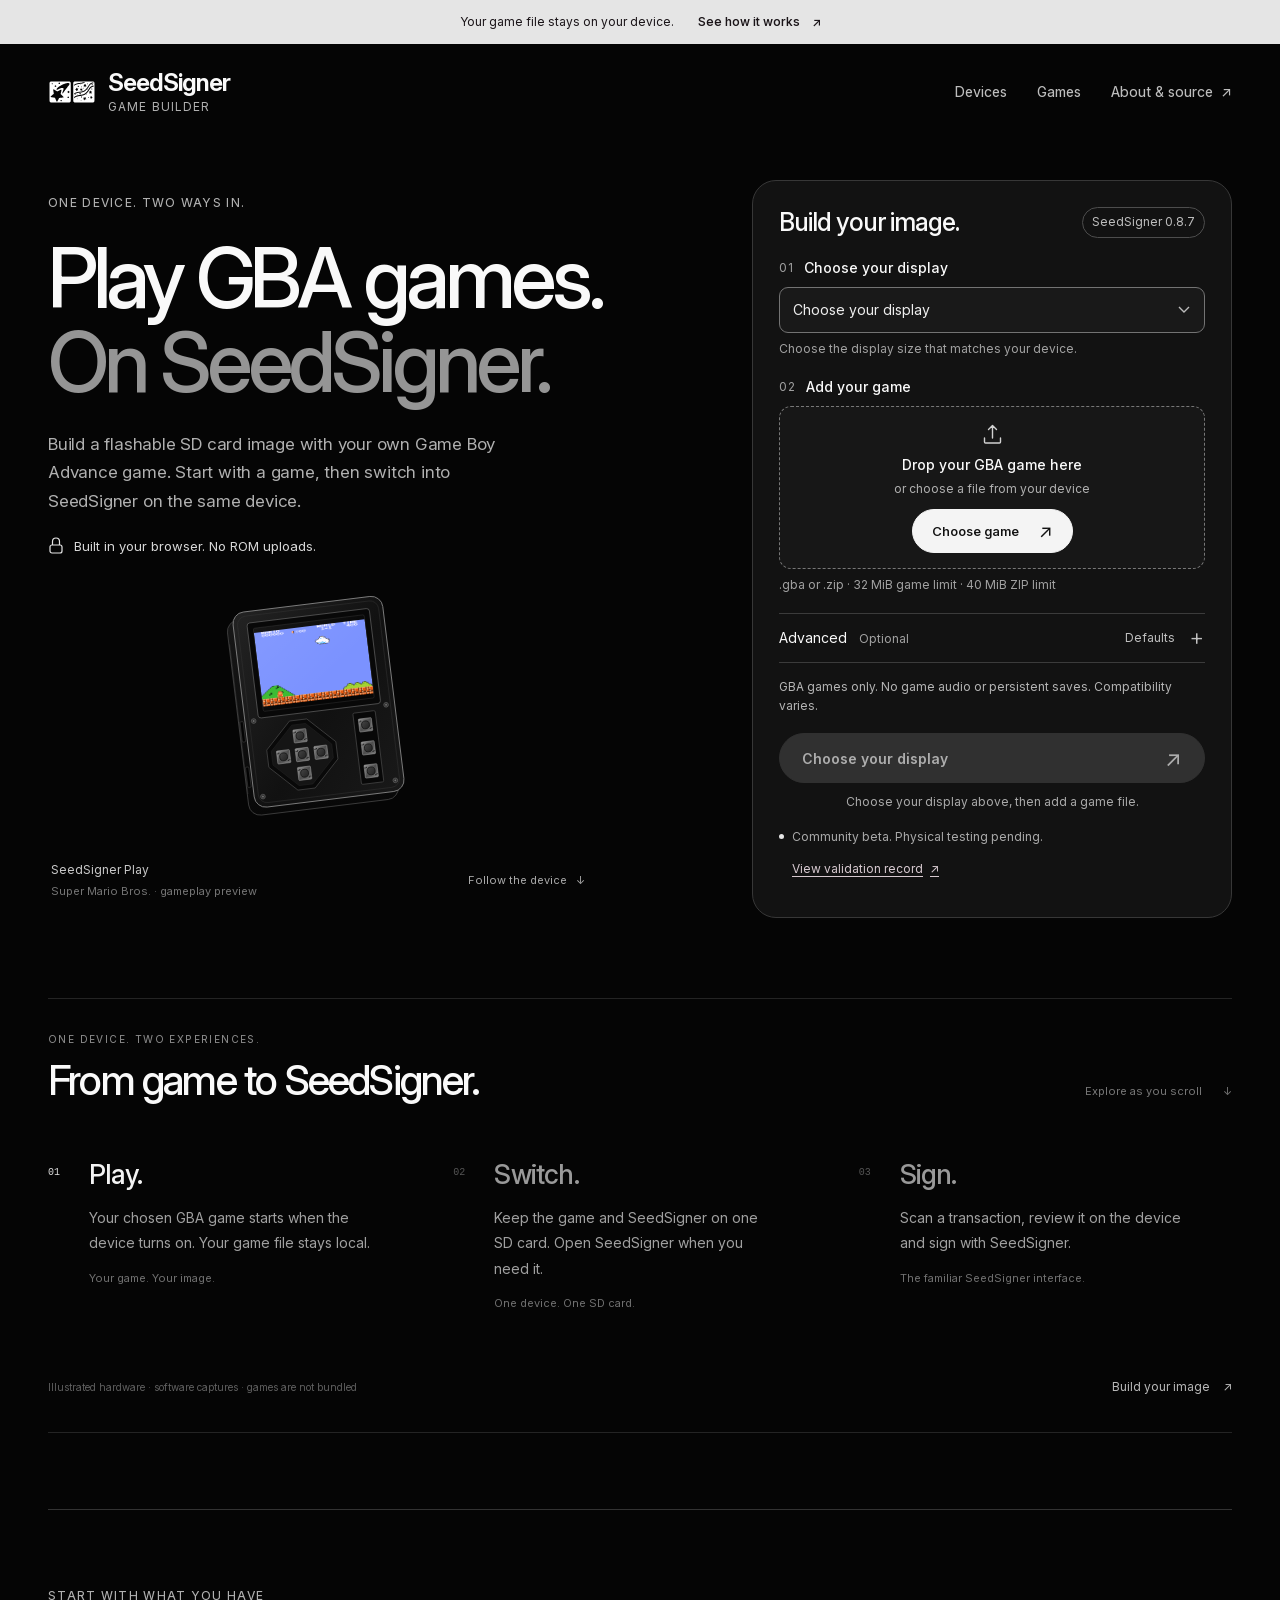
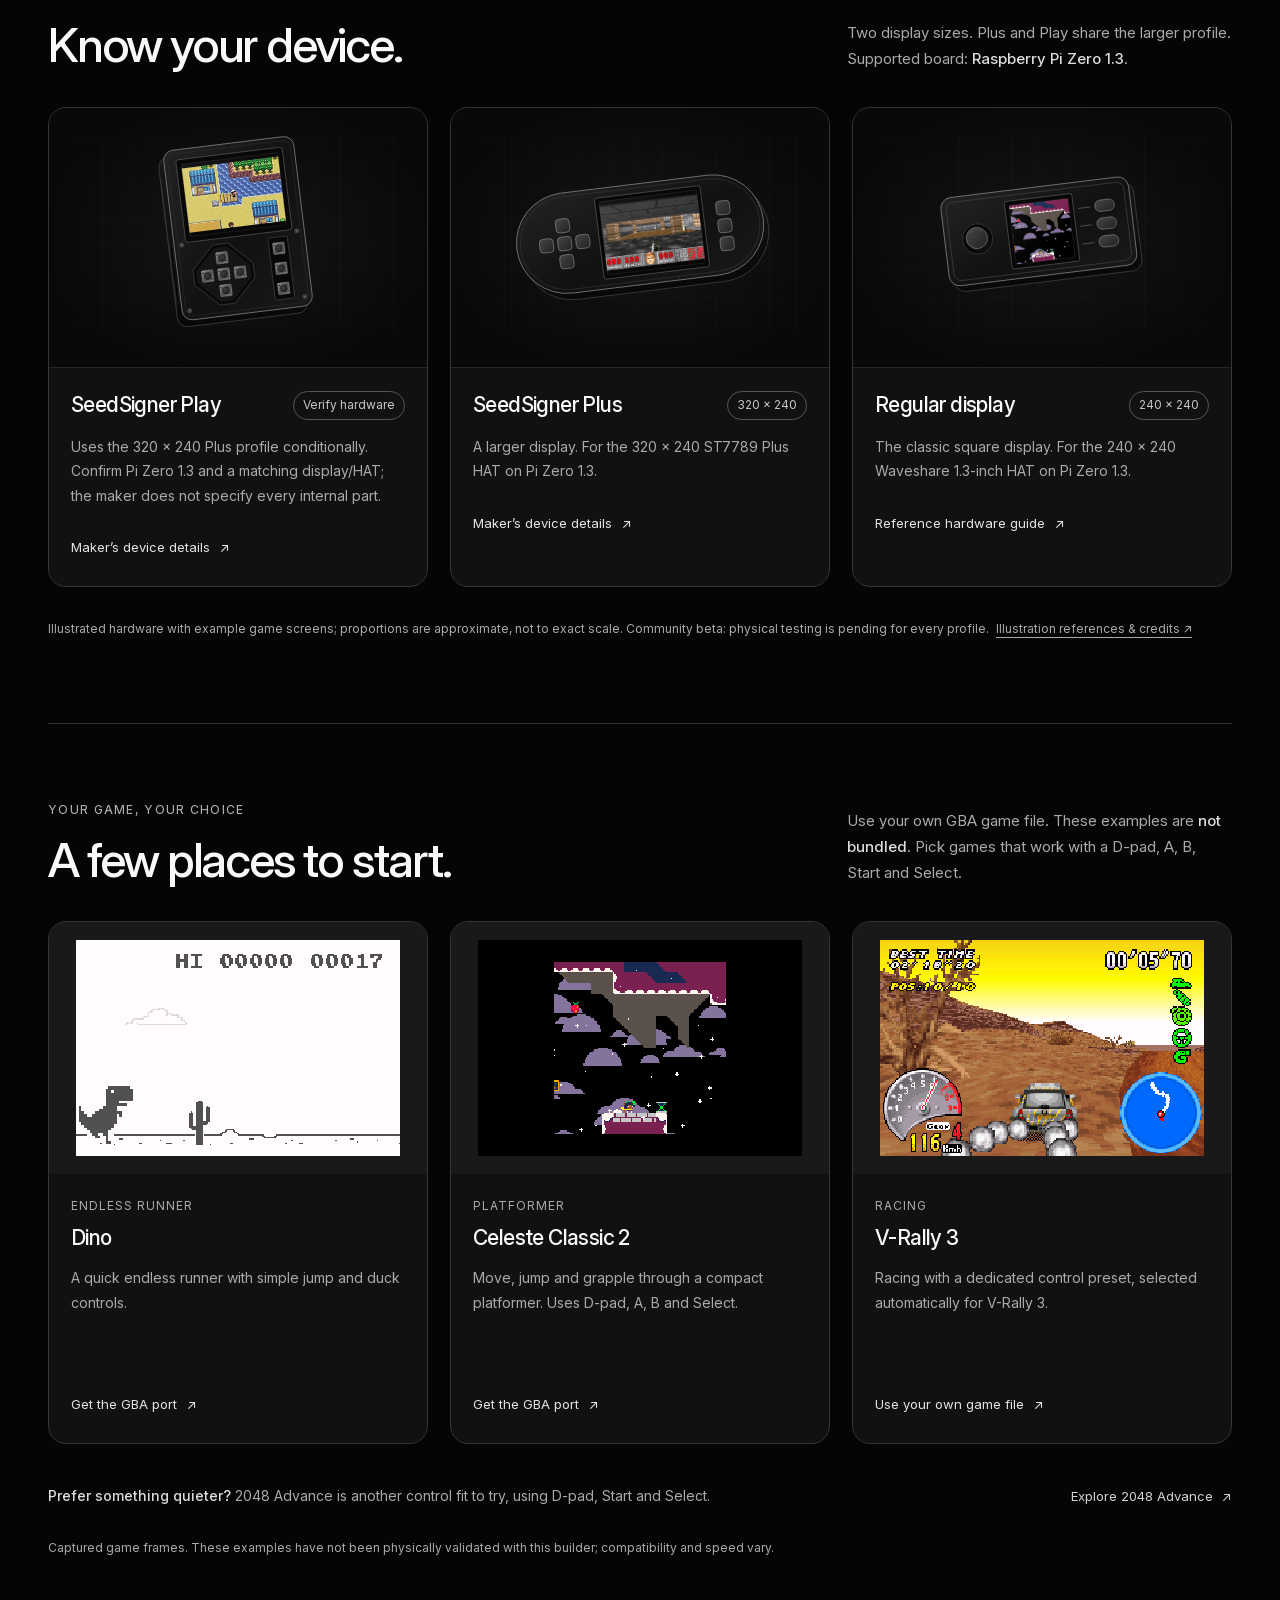
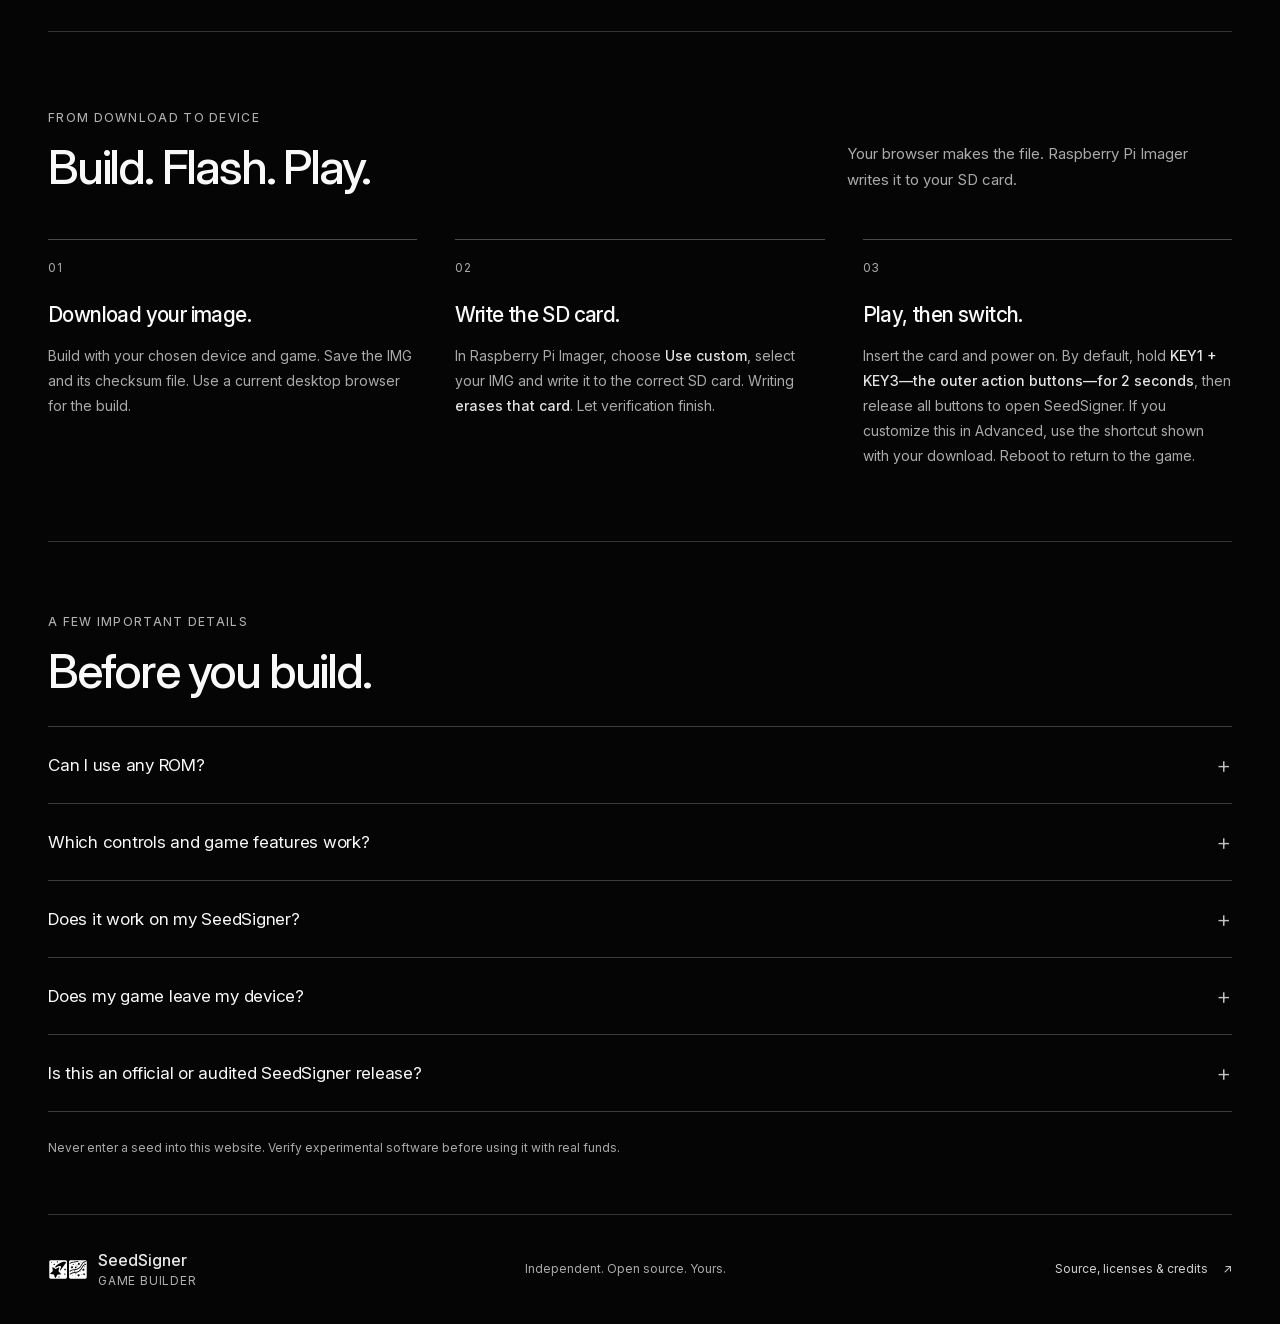
==== commit b0356abf: "Activate Basic and Advanced builder with extended Mario scroll" ====
--- a/index.html
+++ b/index.html
@@ -10,9 +10,9 @@
   <title>SeedSigner Game Builder · Play GBA games on SeedSigner</title>
   <link rel="icon" href="data:,">
   <link rel="preload" href="./InterVariable.woff2" as="font" type="font/woff2" crossorigin>
-  <link rel="stylesheet" href="./styles.css?v=0.2.3-screen-cuts.1">
-  <script type="module" src="./app.js?v=0.2.3"></script>
-  <script type="module" src="./hero-motion.js?v=8"></script>
+  <link rel="stylesheet" href="./styles-v0.2.4.css">
+  <script type="module" src="./app-v0.2.4.js"></script>
+  <script type="module" src="./hero-motion-v10.js"></script>
 </head>
 <body>
   <a class="skip-link" href="#builder-title">Skip to image builder</a>
@@ -35,14 +35,31 @@
 
         <section class="builder-card" aria-labelledby="builder-title">
           <div class="card-heading"><h2 id="builder-title">Build your image.</h2><span class="version-pill" id="version-label">SeedSigner 0.8.7</span></div>
-          <div class="field-group hardware-field"><div class="step-title"><span class="step-number">01</span><label for="hardware-profile">Choose your display</label></div><div class="select-wrap"><select id="hardware-profile" aria-describedby="hardware-help"><option value="" disabled selected>Choose your display</option><option value="regular">Regular display — 240 × 240</option><option value="plus">Larger display — 320 × 240 (Plus / Play)</option></select><svg width="12" height="8" viewBox="0 0 12 8" fill="none" aria-hidden="true"><path d="m1 1 5 5 5-5" stroke="currentColor" stroke-width="1.4"/></svg></div><p class="field-help" id="hardware-help">Choose the profile that matches your Pi Zero 1.3 and display.</p></div>
+          <div class="field-group hardware-field"><div class="step-title"><span class="step-number">01</span><label for="hardware-profile">Choose your display</label></div><div class="select-wrap"><select id="hardware-profile" aria-describedby="hardware-help"><option value="" disabled selected>Choose your display</option><option value="regular">Regular display — 240 × 240</option><option value="plus">Plus display — 320 × 240 (Plus / Play)</option></select><svg width="12" height="8" viewBox="0 0 12 8" fill="none" aria-hidden="true"><path d="m1 1 5 5 5-5" stroke="currentColor" stroke-width="1.4"/></svg></div><p class="field-help" id="hardware-help">Choose the profile that matches your Pi Zero 1.3 and display.</p></div>
 
           <div class="field-group"><div class="step-title"><span class="step-number">02</span><label for="rom-file">Add your game</label></div><div class="drop-zone" id="drop-zone"><svg class="upload-icon" width="25" height="25" viewBox="0 0 25 25" fill="none" aria-hidden="true"><path d="M12.5 16V3.5m0 0-4 4m4-4 4 4M4.5 16v4a1 1 0 0 0 1 1h14a1 1 0 0 0 1-1v-4" stroke="currentColor" stroke-width="1.4" stroke-linecap="round" stroke-linejoin="round"/></svg><strong id="drop-title">Drop your GBA game here</strong><span class="muted" id="drop-description">or choose a file from your device</span><label class="file-picker" for="rom-file">Choose game <span aria-hidden="true">↗</span><input id="rom-file" type="file" accept=".gba,.zip" aria-describedby="rom-help"></label></div><p class="field-help" id="rom-help">.gba or .zip · 32 MiB game limit · 40 MiB ZIP limit</p><div class="rom-summary" id="rom-summary" hidden><div class="rom-file-icon" aria-hidden="true">GBA</div><div class="rom-summary-text"><strong id="rom-name"></strong><span class="muted" id="rom-meta"></span></div><span class="valid-pill">File checked</span></div><p class="inline-error" id="rom-error" role="alert" hidden></p></div>
 
-          <details class="advanced-controls"><summary><span>Controls <span class="optional-label">Optional</span></span><span class="disclosure-right"><span class="small-tag" id="controls-tag">Standard GBA</span><span class="disclosure-icon" aria-hidden="true">+</span></span></summary><div class="advanced-body"><label class="field-label" for="input-profile">Control preset</label><div class="select-wrap"><select id="input-profile" aria-describedby="profile-help"><option value="auto">Automatic</option><option value="standard">Standard GBA</option><option value="vrally3">V-Rally 3 racing preset</option></select><svg width="12" height="8" viewBox="0 0 12 8" fill="none" aria-hidden="true"><path d="m1 1 5 5 5-5" stroke="currentColor" stroke-width="1.4"/></svg></div><p class="field-help" id="profile-help">Controls are selected after your game is checked.</p><dl class="control-list" id="control-list"></dl><p class="control-footnote" id="control-footnote"></p></div></details>
-          <p class="compatibility-note">GBA games only. No L/R shoulder controls, game audio or persistent game saves. Compatibility varies.</p>
+          <details class="advanced-controls" id="advanced-settings">
+            <summary><span>Advanced <span class="optional-label">Optional</span></span><span class="disclosure-right"><span class="small-tag" id="controls-tag">Automatic</span><span class="disclosure-icon" aria-hidden="true">+</span></span></summary>
+            <div class="advanced-body">
+              <p class="field-help advanced-intro">Customize game controls and the shortcut to SeedSigner. Defaults work without changing anything here.</p>
+              <label class="field-label" for="input-profile">Control preset</label>
+              <div class="select-wrap"><select id="input-profile" aria-describedby="profile-help"><option value="auto">Automatic</option><option value="standard">Standard GBA</option><option value="vrally3">V-Rally 3 racing preset</option><option value="custom">Custom mapping</option></select><svg width="12" height="8" viewBox="0 0 12 8" fill="none" aria-hidden="true"><path d="m1 1 5 5 5-5" stroke="currentColor" stroke-width="1.4"/></svg></div>
+              <p class="field-help" id="profile-help">Controls are selected after your game is checked.</p>
+              <fieldset class="advanced-section"><legend>Map your HAT buttons</legend><p class="field-help">Choose the GBA input sent by each physical button. KEY1, KEY2 and KEY3 are the top, middle and bottom action buttons.</p><div class="mapping-grid" id="mapping-grid"></div></fieldset>
+              <fieldset class="advanced-section"><legend>Switch to SeedSigner</legend><p class="field-help" id="switch-help">Hold the selected buttons together, then release every button.</p><fieldset class="switch-buttons"><legend>Choose two or three buttons</legend><div id="switch-buttons"></div></fieldset>
+                <div class="timing-grid"><div><label class="field-label" for="switch-hold">Hold time (seconds)</label><input id="switch-hold" type="number" min="0.5" max="10" step="0.1" value="2" required aria-describedby="hold-help"><p class="field-help" id="hold-help">0.5–10 seconds</p></div><div><label class="field-label" for="switch-release">Release time (ms)</label><input id="switch-release" type="number" min="50" max="1000" step="10" value="80" required aria-describedby="release-help"><p class="field-help" id="release-help">50–1,000 ms after all buttons are up</p></div></div>
+              </fieldset>
+              <p class="inline-error" id="advanced-error" role="alert" hidden></p>
+              <p class="control-footnote" id="control-footnote"></p>
+              <button class="reset-settings" id="reset-settings" type="button">Reset advanced settings</button>
+              <dl class="control-list" id="control-list" hidden></dl>
+            </div>
+          </details>
+          <p class="field-help custom-summary" id="advanced-summary" hidden></p>
+          <p class="compatibility-note">GBA games only. No game audio or persistent saves. Compatibility varies.</p>
           <div class="build-area"><button class="primary-button" id="build-button" type="button" disabled><span id="build-button-label">Build image</span><span aria-hidden="true">↗</span></button><button class="cancel-button" id="cancel-build" type="button" hidden>Cancel build</button><p class="build-note" id="build-note">Loading builder…</p></div>
-          <div class="release-note"><span class="release-dot" aria-hidden="true"></span><span>Community beta. Physical testing pending.<br><a href="./validation.json">View validation record <span aria-hidden="true">↗</span></a></span></div>
+          <div class="release-note"><span class="release-dot" aria-hidden="true"></span><span>Community beta. Physical testing pending.<br><a href="./advanced-validation.json">View validation record <span aria-hidden="true">↗</span></a></span></div>
           <noscript><p class="inline-error">JavaScript is needed to build the image locally. Enable it and reload this page. No game is uploaded.</p></noscript>
 
           <div class="build-status" id="build-status" role="status" aria-live="polite" hidden><div class="progress-heading"><strong id="progress-title">Preparing your image</strong><span id="progress-value"></span></div><progress id="build-progress" max="100" aria-label="Image build progress"></progress><p id="progress-message"></p></div>
@@ -78,12 +95,12 @@
         <article class="game-card"><div class="game-frame"><img src="./vrally3.png" width="240" height="160" alt="Captured frame from V-Rally 3 for Game Boy Advance." loading="lazy"></div><div class="game-body"><p class="game-category">RACING</p><h3>V-Rally 3</h3><p>Racing with a dedicated control preset, selected automatically for V-Rally 3.</p><a class="card-link" href="#rom-file">Use your own game file <span aria-hidden="true">↗</span></a></div></article>
       </div><div class="more-games"><p><strong>Prefer something quieter?</strong> 2048 Advance is another control fit to try, using D-pad, Start and Select.</p><a class="text-link" href="https://basil-termini.itch.io/2048-advance">Explore 2048 Advance <span aria-hidden="true">↗</span></a></div><p class="section-footnote">Captured game frames. These examples have not been physically validated with this builder; compatibility and speed vary.</p></section>
 
-      <section class="how-section content-section" id="how-it-works" aria-labelledby="how-title"><div class="section-heading"><div><p class="eyebrow">FROM DOWNLOAD TO DEVICE</p><h2 id="how-title">Build. Flash. Play.</h2></div><p>Your browser makes the file. Raspberry Pi Imager writes it to your SD card.</p></div><ol class="flash-steps"><li><span class="instruction-number">01</span><h3>Download your image.</h3><p>Build with your chosen device and game. Save the IMG and its checksum file. Use a current desktop browser for the build.</p></li><li><span class="instruction-number">02</span><h3>Write the SD card.</h3><p>In Raspberry Pi Imager, choose <b>Use custom</b>, select your IMG and write it to the correct SD card. Writing <b>erases that card</b>. Let verification finish.</p></li><li><span class="instruction-number">03</span><h3>Play, then switch.</h3><p>Insert the card and power on. To open SeedSigner, hold <b>KEY1 + KEY3—the outer action buttons—for 2 seconds</b>, then release all buttons. Reboot to return to the game.</p></li></ol></section>
+      <section class="how-section content-section" id="how-it-works" aria-labelledby="how-title"><div class="section-heading"><div><p class="eyebrow">FROM DOWNLOAD TO DEVICE</p><h2 id="how-title">Build. Flash. Play.</h2></div><p>Your browser makes the file. Raspberry Pi Imager writes it to your SD card.</p></div><ol class="flash-steps"><li><span class="instruction-number">01</span><h3>Download your image.</h3><p>Build with your chosen device and game. Save the IMG and its checksum file. Use a current desktop browser for the build.</p></li><li><span class="instruction-number">02</span><h3>Write the SD card.</h3><p>In Raspberry Pi Imager, choose <b>Use custom</b>, select your IMG and write it to the correct SD card. Writing <b>erases that card</b>. Let verification finish.</p></li><li><span class="instruction-number">03</span><h3>Play, then switch.</h3><p>Insert the card and power on. By default, hold <b>KEY1 + KEY3—the outer action buttons—for 2 seconds</b>, then release all buttons to open SeedSigner. If you customize this in Advanced, use the shortcut shown with your download. Reboot to return to the game.</p></li></ol></section>
 
       <section class="faq-section" aria-labelledby="faq-title"><div class="section-heading"><div><p class="eyebrow">A FEW IMPORTANT DETAILS</p><h2 id="faq-title">Before you build.</h2></div></div>
         <details class="disclosure"><summary><span>Can I use any ROM?</span><span class="disclosure-icon" aria-hidden="true">+</span></summary><div class="disclosure-body"><p>This version accepts Game Boy Advance files (.gba), or a ZIP containing exactly one .gba file. The game can be up to 32 MiB; the ZIP can be up to 40 MiB. Other consoles and multi-game ZIPs are not supported.</p><p>The builder checks the GBA header and file integrity. Emulator compatibility and speed vary by game. Passing those checks does not mean the game has been played on your hardware.</p></div></details>
-        <details class="disclosure"><summary><span>Which controls and game features work?</span><span class="disclosure-icon" aria-hidden="true">+</span></summary><div class="disclosure-body"><p>Standard GBA provides D-pad, A, B, Start and Select. There are no L/R shoulder controls, game audio or persistent game saves. Choose games that do not need those features.</p><p>V-Rally 3 has a dedicated racing preset and is detected automatically. The controls section in the builder shows the current mapping.</p><p>The SeedSigner shortcut is fixed in this builder: hold KEY1 + KEY3 for two seconds, then release all buttons.</p></div></details>
-        <details class="disclosure"><summary><span>Does it work on my SeedSigner?</span><span class="disclosure-icon" aria-hidden="true">+</span></summary><div class="disclosure-body"><p>The image targets Pi Zero 1.3. Plus uses a 320 × 240 ST7789 profile; regular uses the 240 × 240 Waveshare HAT profile. Play uses the Plus profile conditionally: verify its board, display and HAT match before flashing. A product photo cannot establish internal compatibility.</p><p>The new images still need physical cold-boot, display, button, camera and signing validation. <a href="./validation.json">Read the validation record</a> for the current checks and remaining gaps.</p></div></details>
+        <details class="disclosure"><summary><span>Which controls and game features work?</span><span class="disclosure-icon" aria-hidden="true">+</span></summary><div class="disclosure-body"><p>Standard GBA provides D-pad, A, B, Start and Select. Advanced settings can map L/R shoulder inputs to HAT buttons. There is no game audio or persistent game-save storage.</p><p>V-Rally 3 has a dedicated racing preset and is detected automatically. Advanced settings show the current mapping and let you change each HAT button.</p><p>By default, hold KEY1 + KEY3 for two seconds, then release all buttons. Advanced settings let you change the shortcut buttons and timing.</p></div></details>
+        <details class="disclosure"><summary><span>Does it work on my SeedSigner?</span><span class="disclosure-icon" aria-hidden="true">+</span></summary><div class="disclosure-body"><p>The image targets Pi Zero 1.3. Plus uses a 320 × 240 ST7789 profile; regular uses the 240 × 240 Waveshare HAT profile. Play uses the Plus profile conditionally: verify its board, display and HAT match before flashing. A product photo cannot establish internal compatibility.</p><p>The new images still need physical cold-boot, display, button, camera and signing validation. <a href="./advanced-validation.json">Read the validation record</a> for the current checks and remaining gaps.</p></div></details>
         <details class="disclosure"><summary><span>Does my game leave my device?</span><span class="disclosure-icon" aria-hidden="true">+</span></summary><div class="disclosure-body"><p>No. The ROM is read and added to the image in browser memory. The site downloads its public template, but never uploads your game. There are no accounts, analytics or third-party scripts.</p><p>GitHub Pages hosts the site and receives normal requests for its files, including connection information that GitHub may log. Local ROM processing does not make visiting the site anonymous.</p></div></details>
         <details class="disclosure"><summary><span>Is this an official or audited SeedSigner release?</span><span class="disclosure-icon" aria-hidden="true">+</span></summary><div class="disclosure-body"><p>No. This is an independent community fork, not an official or endorsed SeedSigner, BitKit or Strike product. It has not had an independent security audit.</p><p>The game and SeedSigner share one operating system. The button combination is a way to enter the interface, not authentication or a security boundary. Start validation with disposable test seeds. Never enter a seed into this website.</p></div></details>
       </section>
--- a/styles-v0.2.4.css
+++ b/styles-v0.2.4.css
@@ -0,0 +1,148 @@
+@font-face{font-family:Inter;src:url('./InterVariable.woff2') format('woff2');font-weight:100 900;font-display:swap}
+:root{color-scheme:dark;--bg:#050505;--surface:#121212;--line:#373737;--text:#f9f9f9;--muted:#b0b0b0;--quiet:#929292;--accent:#e5e5e5;--error:#ffc0cc;font-family:Inter,Arial,Helvetica,sans-serif;font-synthesis:none;background:var(--bg);color:var(--text)}
+*{box-sizing:border-box}html{scroll-behavior:smooth;scroll-padding-top:24px}body{margin:0;min-width:320px;background:var(--bg);line-height:1.55}button,input,select{font:inherit}button,a,input,select,summary{-webkit-tap-highlight-color:transparent}a{color:inherit;text-decoration:none}button{cursor:pointer}button:disabled{cursor:not-allowed}button:focus-visible,a:focus-visible,select:focus-visible,summary:focus-visible{outline:2px solid var(--accent);outline-offset:5px}p,h1,h2,h3,figure{margin:0}[hidden]{display:none!important}.skip-link{position:fixed;left:20px;top:12px;transform:translateY(-150%);z-index:10;background:#fff;color:#111;border-radius:30px;padding:12px 20px;font-size:14px}.skip-link:focus{transform:translateY(0)}.page-shell{width:min(1240px,calc(100% - 96px));margin:auto}.announcement{min-height:44px;display:flex;align-items:center;justify-content:center;gap:24px;padding:0 20px;background:var(--accent);color:#1a1418;font-size:12px}.announcement a{min-height:44px;display:inline-flex;align-items:center;gap:12px;font-weight:550}.announcement a:hover{text-decoration:underline;text-underline-offset:3px}.site-header{height:96px;display:flex;align-items:center;justify-content:space-between;gap:30px}.brand{display:flex;align-items:center;gap:12px;min-height:44px;font-size:24px;font-weight:650;letter-spacing:-1px;line-height:1.06}.brand-subtitle{display:block;font-size:12px;font-weight:400;letter-spacing:1.1px;margin-top:5px;color:#b0b0b0;text-transform:uppercase}.header-links{display:flex;align-items:center;gap:30px;font-size:14px;font-weight:450}.header-links a{color:#bdbdbd;min-height:44px;display:inline-flex;align-items:center;gap:8px;transition:color .15s}.header-links a:hover{color:#fff}.eyebrow{font-size:12px;letter-spacing:1.3px;font-weight:450;line-height:1.6;color:var(--muted)}.hero{display:grid;grid-template-columns:minmax(0,1fr) minmax(0,480px);gap:72px;align-items:start;padding:40px 0 80px}.hero-story{padding-top:13px;min-width:0}.hero h1{font-size:clamp(62px,6.45vw,87px);line-height:1.02;letter-spacing:-5.1px;font-weight:500;margin-top:24px}.hero h1 span{color:#959595}.hero-copy{font-size:17px;line-height:1.7;max-width:470px;color:#b0b0b0;margin-top:25px;letter-spacing:-.2px}.local-badge{display:flex;align-items:center;gap:10px;color:#d8d8d8;font-size:13px;margin-top:20px}.local-badge svg{color:var(--accent);flex:none}.hero-feature{display:block;height:auto;max-width:515px;margin-top:24px;color:#d9d9d9}.hero-device-stage{display:block;width:100%;height:282px;object-fit:contain;background:transparent}.hero-feature figcaption{display:flex;align-items:center;justify-content:space-between;gap:15px;padding:0 3px;font-size:12px;color:#d2d2d2}.hero-feature figcaption>span{font-size:12px}.hero-feature small{display:block;font-size:11px;color:#929292;margin-top:3px;line-height:1.5}.hero-feature figcaption>a{display:inline-flex;align-items:center;gap:9px;min-height:44px;font-size:12px;color:#b6b6b6}.hero-feature figcaption>a:hover{color:#fff;text-decoration:underline;text-underline-offset:4px}.builder-card{border:1px solid var(--line);border-radius:24px;background:var(--surface);padding:26px;min-width:0}.card-heading{display:flex;align-items:center;justify-content:space-between;gap:14px;margin-bottom:20px}.card-heading h2{font-size:25px;font-weight:500;line-height:1.25;letter-spacing:-1px}.version-pill{font-size:12px;white-space:nowrap;border:1px solid #4d4d4d;color:#bdbdbd;padding:5px 9px;border-radius:30px}.field-group+.field-group{margin-top:19px}.step-title{display:flex;align-items:center;gap:11px;margin-bottom:9px;font-size:14px;font-weight:500;line-height:1.4}.step-number{font-size:12px;letter-spacing:.5px;color:#a0a0a0;font-weight:400}.select-wrap{position:relative}.select-wrap select{width:100%;appearance:none;min-height:46px;background:#191919;border:1px solid #737373;border-radius:9px;padding:11px 38px 11px 13px;font-size:14px;line-height:1.5;color:#eee;cursor:pointer}.select-wrap>svg{position:absolute;right:15px;top:19px;pointer-events:none;color:#bcbcbc}.field-help{font-size:12px;line-height:1.55;color:#a2a2a2;margin-top:7px}.drop-zone{display:flex;flex-direction:column;align-items:center;justify-content:center;gap:4px;min-height:146px;padding:15px;border:1px dashed #777;border-radius:12px;background:#171717;text-align:center;transition:background .15s,border-color .15s}.drop-zone.drag-over{border-color:var(--accent);background:#2e252a}.drop-zone.is-selected{min-height:111px;padding:13px}.drop-zone.is-selected .upload-icon{display:none}.upload-icon{color:#d2d2d2;margin-bottom:3px}.drop-zone strong{font-size:14px;font-weight:500;overflow-wrap:anywhere;max-width:100%}.muted{color:var(--muted)}.drop-zone .muted{font-size:12px}.file-picker{position:relative;display:inline-flex;align-items:center;justify-content:center;gap:20px;overflow:hidden;min-height:44px;margin-top:7px;padding:10px 19px;background:#f4f4f4;color:#111;border:1px solid #f4f4f4;border-radius:30px;font-size:13px;font-weight:550;cursor:pointer}.file-picker:hover{background:var(--accent);border-color:var(--accent)}.file-picker>span{font-size:18px;font-weight:400;line-height:1}.file-picker input{position:absolute;left:0;top:0;width:100%;height:100%;opacity:0;cursor:pointer}.file-picker:focus-within{outline:2px solid var(--accent);outline-offset:4px}.file-picker:has(input:disabled){opacity:.55;cursor:not-allowed}.rom-summary{display:flex;align-items:center;gap:10px;border:1px solid #555;background:#202020;border-radius:9px;padding:12px;margin-top:11px}.rom-file-icon{width:30px;height:35px;display:grid;place-items:center;flex:none;border:1px solid #777;border-radius:4px;color:#d0d0d0;font-size:12px}.rom-summary-text{display:flex;flex-direction:column;min-width:0}.rom-summary-text strong{font-size:13px;font-weight:500;overflow-wrap:anywhere}.rom-summary-text .muted{font-size:12px;overflow-wrap:anywhere}.valid-pill{font-size:12px;color:var(--accent);margin-left:auto;white-space:nowrap}.inline-error{font-size:13px;line-height:1.6;color:var(--error);margin-top:10px;overflow-wrap:anywhere}.advanced-controls{margin-top:18px;border-top:1px solid #3b3b3b;border-bottom:1px solid #3b3b3b}.advanced-controls>summary,.disclosure>summary{list-style:none;display:flex;justify-content:space-between;align-items:center;gap:18px;cursor:pointer}.advanced-controls>summary{min-height:48px;font-size:14px;line-height:1.4;padding:10px 0}.advanced-controls>summary::-webkit-details-marker,.disclosure>summary::-webkit-details-marker{display:none}.optional-label{font-size:12px;color:#a2a2a2;margin-left:8px}.disclosure-right{display:flex;align-items:center;gap:13px}.small-tag{font-size:12px;color:#c1c1c1}.disclosure-icon{font-size:23px;line-height:1;font-weight:300;width:17px;text-align:center;color:#c1c1c1;flex:none}.advanced-controls[open] .disclosure-icon,.disclosure[open] .disclosure-icon{transform:rotate(45deg)}.advanced-body{padding:3px 0 20px}.field-label{display:block;font-size:13px;margin-bottom:9px}.control-list{margin:16px 0 0}.control-list>div{display:flex;justify-content:space-between;align-items:start;gap:18px;padding:10px 0;border-bottom:1px solid #323232;font-size:12px}.control-list dt{color:#ddd}.control-list dd{margin:0;color:#b0b0b0;text-align:right}.control-footnote{font-size:12px;color:#aaa;line-height:1.7;margin-top:15px}.compatibility-note{font-size:12px;line-height:1.6;color:#b5b5b5;margin-top:14px}.build-area{margin-top:18px}.primary-button{display:flex;align-items:center;justify-content:space-between;gap:16px;width:100%;min-height:50px;border:1px solid #fff;border-radius:40px;background:#fff;color:#101010;padding:11px 22px;font-size:14px;line-height:1.5;font-weight:600;transition:background .15s,color .15s}.primary-button:hover:not(:disabled){background:var(--accent);border-color:var(--accent)}.primary-button:disabled{background:#303030;border-color:#303030;color:#adadad}.primary-button>span:last-child{font-size:22px;font-weight:400;line-height:1}.cancel-button{display:block;min-height:44px;border:1px solid #666;border-radius:30px;margin:12px auto 0;padding:8px 20px;background:transparent;color:#ddd;font-size:13px}.cancel-button:hover{background:#252525}.build-note{font-size:12px;line-height:1.6;color:#aaa;text-align:center;margin-top:9px}.release-note{display:flex;align-items:start;gap:8px;font-size:12px;line-height:1.6;color:#aaa;margin-top:16px}.release-dot{width:5px;height:5px;border-radius:50%;background:var(--accent);flex:none;margin-top:7px}.release-note a{display:inline-flex;min-height:44px;align-items:center;gap:7px;text-decoration:underline;text-underline-offset:3px;color:#d7c9d0}.build-status{border-top:1px solid #464646;padding-top:20px;margin-top:20px}.progress-heading{display:flex;align-items:center;justify-content:space-between;gap:15px;font-size:13px}.progress-heading strong{font-weight:500}.progress-heading>span{font-size:12px;color:#bbb}progress{appearance:none;display:block;width:100%;height:4px;border:0;border-radius:3px;overflow:hidden;background:#3b3b3b;color:var(--accent);margin:12px 0}progress::-webkit-progress-bar{background:#3b3b3b;border-radius:3px}progress::-webkit-progress-value{background:var(--accent);border-radius:3px;transition:width .2s}progress::-moz-progress-bar{background:var(--accent);border-radius:3px}.build-status>p{font-size:12px;color:#b0b0b0;line-height:1.7;overflow-wrap:anywhere}.build-error{background:#281c22;border:1px solid #825e6c;border-radius:12px;padding:16px;margin-top:20px;font-size:14px;color:var(--error)}.build-error strong{font-weight:550}.build-error p{font-size:13px;line-height:1.7;color:#e0c5cf;margin-top:6px;overflow-wrap:anywhere}.result-card{border:1px solid #74646d;background:#201b1e;border-radius:14px;padding:22px;margin-top:21px}.result-card .eyebrow{font-size:12px;color:#d2c3cb;letter-spacing:1px}.result-card h3{font-size:34px;line-height:1.2;letter-spacing:-1.3px;font-weight:500;margin-top:9px}.result-card>p:not(.eyebrow){font-size:13px;color:#c1b6bc;line-height:1.7;margin-top:10px;overflow-wrap:anywhere}.download-actions{display:flex;align-items:center;gap:20px;flex-wrap:wrap;margin-top:20px}.download-button{display:inline-flex;align-items:center;justify-content:space-between;gap:24px;min-height:46px;background:var(--accent);color:#171217;border-radius:30px;font-size:13px;font-weight:600;padding:11px 18px}.download-button:hover{background:#fff}.download-button span{font-size:18px;font-weight:400}.text-link{display:inline-flex;align-items:center;gap:9px;min-height:44px;font-size:13px;color:#d1d1d1}.text-link:hover{color:#fff;text-decoration:underline;text-underline-offset:4px}.download-actions .text-link{font-size:12px;color:#e0d3db}.result-card>p.result-next{font-size:12px;color:#c7bbc2;margin-top:13px}.checksum-details{font-size:12px;color:#bfb0b9;margin-top:13px}.checksum-details summary{cursor:pointer;min-height:44px;display:flex;align-items:center}.checksum-details code{font-size:12px;color:#e1d4dc;line-height:1.7;font-family:ui-monospace,SFMono-Regular,Menlo,monospace;overflow-wrap:anywhere;display:block}.content-section{border-top:1px solid #333;padding:76px 0 72px}.section-heading{display:flex;align-items:end;justify-content:space-between;gap:60px;margin-bottom:35px}.section-heading h2{font-size:48px;line-height:1.1;letter-spacing:-2.2px;font-weight:500;margin-top:14px}.section-heading>p{max-width:385px;font-size:15px;line-height:1.75;color:#aaa}.section-heading>p strong{font-weight:500;color:#ddd}.device-grid,.game-grid{display:grid;grid-template-columns:repeat(3,minmax(0,1fr));gap:22px}.device-card,.game-card{border:1px solid #353535;border-radius:18px;overflow:hidden;background:#111;min-width:0}.device-photo{height:260px;display:flex;align-items:center;justify-content:center;background:radial-gradient(ellipse at center,#151515 0%,#090909 72%);border-bottom:1px solid #272727}.device-photo img{width:100%;height:100%;object-fit:contain;display:block}.regular-photo{padding:0}.device-body,.game-body{padding:23px 22px 17px}.device-heading{display:flex;align-items:start;justify-content:space-between;gap:12px;flex-wrap:wrap}.device-heading h3,.game-body h3{font-size:21px;line-height:1.3;letter-spacing:-.6px;font-weight:500}.status-pill{font-size:12px;border:1px solid #555;border-radius:30px;padding:4px 9px;color:#c5c5c5;white-space:nowrap}.device-body>p,.game-body>p:not(.game-category){font-size:14px;line-height:1.75;color:#aaa;margin-top:15px}.card-link{display:inline-flex;align-items:center;gap:10px;min-height:44px;font-size:13px;color:#e4e4e4;margin-top:17px}.card-link:hover{text-decoration:underline;text-underline-offset:4px}.section-footnote{font-size:12px;color:#aaa;line-height:1.7;margin-top:20px}.section-footnote a{display:inline-flex;align-items:center;min-height:44px;text-decoration:underline;text-underline-offset:4px;margin-left:4px}.game-frame{display:flex;align-items:center;justify-content:center;aspect-ratio:3/2;background:#191919;padding:18px}.game-frame img{width:100%;height:100%;object-fit:contain;image-rendering:pixelated;display:block}.game-category{font-size:12px;letter-spacing:1px;color:#aaa}.game-body h3{margin-top:8px}.game-body>p:not(.game-category){min-height:99px}.more-games{display:flex;align-items:center;justify-content:space-between;gap:32px;padding:25px 0 0;margin-top:5px}.more-games>p{font-size:14px;line-height:1.75;color:#aaa;max-width:760px}.more-games strong{font-weight:500;color:#ddd}.more-games .text-link{white-space:nowrap}.flash-steps{display:grid;grid-template-columns:repeat(3,minmax(0,1fr));gap:38px;list-style:none;margin:45px 0 0;padding:0}.flash-steps li{padding-top:19px;border-top:1px solid #4b4b4b}.instruction-number{display:block;color:#aaa;font-size:12px;letter-spacing:.5px;margin-bottom:24px}.flash-steps h3{font-size:21px;line-height:1.35;font-weight:500;letter-spacing:-.6px}.flash-steps p{font-size:14px;line-height:1.8;color:#aaa;margin-top:13px}.flash-steps b{font-weight:500;color:#e4e4e4}.faq-section{border-top:1px solid #333;padding:70px 0 25px}.faq-section .section-heading{margin-bottom:29px}.disclosure{border-top:1px solid #3c3c3c}.disclosure:last-child{border-bottom:1px solid #3c3c3c}.disclosure>summary{min-height:76px;padding:21px 0;font-size:17px;line-height:1.5;letter-spacing:-.25px}.disclosure-body{max-width:800px;padding-bottom:29px}.disclosure-body>p{font-size:15px;line-height:1.85;color:#b0b0b0;margin-bottom:15px}.disclosure-body>p:last-child{margin-bottom:0}.disclosure-body a{color:#e0d2da;text-decoration:underline;text-underline-offset:4px}.safety-note{font-size:12px;line-height:1.8;color:#aaa;margin:0 0 55px}footer{display:flex;align-items:center;justify-content:space-between;gap:28px;min-height:110px;border-top:1px solid #333;font-size:12px;color:#aaa}footer>a{min-height:44px;display:inline-flex;align-items:center;gap:7px}.footer-brand{font-size:15px;font-weight:600;color:#e8e8e8;letter-spacing:-.3px}.footer-brand span{font-size:12px;color:#aaa;font-weight:400;letter-spacing:0;margin-left:6px}footer>a:last-child{color:#d0d0d0}footer>a:last-child span{margin-left:8px}.about-hero{padding:66px 0 62px;border-bottom:1px solid #373737}.about-hero h1{font-size:clamp(58px,6vw,82px);line-height:1.05;letter-spacing:-4.1px;font-weight:500;margin-top:24px}.about-hero h1 span{color:#959595}.about-hero>p:last-child{max-width:690px;font-size:17px;line-height:1.8;color:#b0b0b0;margin-top:28px}.about-content{padding-bottom:56px}.about-section{display:grid;grid-template-columns:minmax(0,1fr) minmax(0,1.8fr);gap:65px;padding:43px 0;border-bottom:1px solid #333;scroll-margin-top:24px}.about-section h2{font-size:24px;line-height:1.35;font-weight:500;letter-spacing:-.7px}.about-section h3{font-size:17px;font-weight:500;letter-spacing:-.25px;margin:24px 0 10px}.about-section p,.about-section li{font-size:15px;line-height:1.85;color:#b0b0b0}.about-section p+p{margin-top:16px}.about-section ul{margin:0;padding-left:19px}.about-section li{margin-bottom:12px}.about-section a{color:#e5d7df;text-decoration:underline;text-underline-offset:4px}.about-section a:hover{color:#fff}.about-section strong{font-weight:550;color:#ddd}.table-wrap{overflow-x:auto;max-width:100%;margin-top:21px}.hardware-matrix{width:100%;border-collapse:collapse;font-size:13px;line-height:1.7;text-align:left}.hardware-matrix th,.hardware-matrix td{padding:13px 12px 13px 0;border-bottom:1px solid #3b3b3b;vertical-align:top;color:#b5b5b5}.hardware-matrix thead th{font-size:12px;font-weight:500;color:#ddd}.hardware-matrix tbody th{font-weight:500;color:#ddd;min-width:105px}.hardware-matrix td{min-width:150px}.credit-list li{margin-bottom:17px}
+@media(min-width:1500px){.hero{gap:100px;padding-top:55px}.hero h1{font-size:91px}.hero-feature{margin-top:30px}.hero-device-stage{height:300px}}
+@media(max-width:1150px){.page-shell{width:calc(100% - 64px)}.hero{grid-template-columns:minmax(0,1fr) minmax(0,440px);gap:42px}.hero h1{font-size:73px;letter-spacing:-4.6px}.hero-copy{font-size:16px}.hero-device-stage{height:265px}.builder-card{padding:24px}.card-heading h2{font-size:24px}.version-pill{font-size:12px;padding:4px 7px}.device-grid,.game-grid{gap:18px}.device-photo{height:230px}.device-body,.game-body{padding:20px 18px 15px}.device-heading h3,.game-body h3{font-size:20px}.section-heading{gap:40px}.section-heading h2{font-size:42px}.game-body>p:not(.game-category){min-height:123px}}
+@media(max-width:980px){.hero{grid-template-columns:1fr;gap:34px;padding-top:26px}.hero-story{display:grid;grid-template-columns:minmax(0,1.12fr) minmax(0,.88fr);gap:0 34px;padding:0;align-items:start}.hero-story>.eyebrow,.hero-story>h1,.hero-story>.hero-copy,.hero-story>.local-badge{grid-column:1}.hero h1{font-size:62px;letter-spacing:-3.8px;margin-top:17px}.hero-copy{font-size:15px;margin-top:20px}.local-badge{font-size:12px;margin-top:17px}.hero-feature{grid-column:2;grid-row:1 / 5;display:block;height:auto;margin-top:0;align-self:center;max-width:none}.hero-device-stage{height:270px;width:100%;object-fit:contain}.hero-feature figcaption{display:block;padding:0 6px}.hero-feature figcaption>a{min-height:44px}.builder-card{width:100%;max-width:620px;justify-self:center;padding:28px}.card-heading h2{font-size:28px}.card-heading{margin-bottom:23px}.field-group+.field-group{margin-top:22px}.drop-zone{min-height:165px}.field-help{font-size:13px}.compatibility-note{font-size:13px}.build-note{font-size:13px}.release-note{font-size:12px}.section-heading{align-items:start;gap:30px}.section-heading h2{font-size:39px}.section-heading>p{max-width:330px;font-size:14px}.device-photo{height:195px}.device-grid,.game-grid{gap:15px}.device-body,.game-body{padding:19px 16px 14px}.device-heading h3,.game-body h3{font-size:19px}.device-body>p,.game-body>p:not(.game-category){font-size:13px}.card-link{font-size:12px;gap:7px}.status-pill{font-size:12px;padding:3px 7px}.game-frame{padding:12px}.game-body>p:not(.game-category){min-height:137px}.more-games{gap:23px}.more-games .text-link{white-space:normal;flex-shrink:0;max-width:190px}.flash-steps{gap:26px}.flash-steps h3{font-size:20px}.flash-steps p{font-size:13px}.about-section{grid-template-columns:1fr 1.8fr;gap:38px}footer>span{display:none}}
+@media(max-width:700px){.page-shell{width:calc(100% - 40px)}.announcement{font-size:12px;gap:15px;min-height:44px;padding:0 15px}.announcement a{gap:7px;min-height:44px}.site-header{height:88px;gap:20px}.brand{font-size:22px;gap:10px}.brand-subtitle{font-size:12px;letter-spacing:.9px}.header-links{font-size:12px;gap:15px}.header-links>a:nth-child(-n+2){display:none}.hero{gap:29px;padding:24px 0 52px}.hero-story{display:block}.hero h1{font-size:clamp(57px,10.7vw,74px);line-height:1.04;letter-spacing:-3.7px;margin-top:17px;max-width:590px}.hero .eyebrow{font-size:12px;letter-spacing:1.1px}.hero-copy{font-size:16px;line-height:1.7;max-width:470px;margin-top:20px}.local-badge{font-size:12px;gap:8px;margin-top:16px}.hero-feature{display:block;margin-top:22px;max-width:470px}.hero-device-stage{height:260px}.hero-feature figcaption{display:flex;padding:0 3px}.builder-card{max-width:none;border-radius:20px;padding:24px 20px}.card-heading{gap:10px;margin-bottom:23px}.card-heading h2{font-size:24px;letter-spacing:-.8px}.version-pill{font-size:12px;padding:4px 7px}.step-title{font-size:14px}.select-wrap select{font-size:16px;padding:10px 36px 10px 12px;min-height:48px}.select-wrap>svg{top:21px}.field-help{font-size:12px;line-height:1.65}.drop-zone{min-height:163px;padding:17px 12px}.drop-zone strong{font-size:14px}.drop-zone .muted{font-size:12px}.file-picker{font-size:14px;padding:10px 20px;min-height:46px}.compatibility-note{font-size:12px;line-height:1.75}.primary-button{font-size:15px;min-height:52px}.build-note{font-size:12px}.release-note{font-size:12px;line-height:1.65}.release-note a{min-height:44px}.advanced-controls>summary{font-size:14px;gap:10px;min-height:52px}.optional-label{font-size:12px;margin-left:6px}.small-tag{font-size:12px}.disclosure-right{gap:10px}.rom-summary{gap:9px;padding:11px 10px}.rom-file-icon{display:none}.rom-summary-text strong{font-size:13px}.valid-pill{font-size:12px}.content-section{padding:51px 0 48px}.section-heading{display:block;margin-bottom:28px}.section-heading h2{font-size:36px;letter-spacing:-1.7px;margin-top:12px}.section-heading>p{font-size:15px;max-width:none;margin-top:17px;line-height:1.75}.device-grid,.game-grid{grid-template-columns:1fr;gap:23px}.device-photo{height:285px}.device-body,.game-body{padding:23px 21px 19px}.device-heading h3,.game-body h3{font-size:23px;letter-spacing:-.6px}.device-body>p,.game-body>p:not(.game-category){font-size:15px;line-height:1.8;margin-top:14px}.card-link{font-size:14px;gap:12px;margin-top:17px;min-height:46px}.status-pill{font-size:12px;padding:4px 9px}.regular-photo{height:285px;padding:0}.game-frame{padding:17px}.game-body>p:not(.game-category){min-height:0}.section-footnote{font-size:12px;line-height:1.8}.section-footnote a{margin-left:0;min-height:44px}.more-games{display:block;padding-top:24px;margin-top:0}.more-games>p{font-size:14px}.more-games .text-link{font-size:14px;max-width:none;margin-top:8px;min-height:46px}.flash-steps{grid-template-columns:1fr;gap:31px;margin-top:32px}.flash-steps li{display:grid;grid-template-columns:28px 1fr;gap:0 16px;padding-top:20px}.instruction-number{grid-row:1 / 3;margin:4px 0 0;font-size:12px}.flash-steps h3{font-size:22px}.flash-steps p{grid-column:2;font-size:14px;line-height:1.85;margin-top:10px}.faq-section{padding:50px 0 23px}.faq-section .section-heading{margin-bottom:25px}.disclosure>summary{font-size:16px;min-height:76px;padding:20px 0;gap:17px}.disclosure-body{padding-bottom:25px}.disclosure-body>p{font-size:14px;line-height:1.85}.safety-note{font-size:12px;margin-bottom:35px}footer{min-height:122px;flex-wrap:wrap;gap:0 20px;align-content:center;padding:19px 0;font-size:12px}.footer-brand{font-size:14px}.footer-brand span{font-size:12px;margin-left:3px}footer>a:last-child{font-size:12px;min-height:44px}.about-hero{padding:37px 0 42px}.about-hero h1{font-size:57px;letter-spacing:-3px;margin-top:21px}.about-hero>p:last-child{font-size:16px;line-height:1.8;margin-top:23px}.about-section{grid-template-columns:1fr;gap:19px;padding:32px 0}.about-section h2{font-size:24px}.about-section p,.about-section li{font-size:14px;line-height:1.85}.about-section h3{font-size:17px}.about-content{padding-bottom:35px}.hardware-matrix{font-size:12px}.hardware-matrix tbody th{min-width:90px}.hardware-matrix td{min-width:135px}.credit-list li{margin-bottom:19px}}
+@media(max-width:380px){.page-shell{width:calc(100% - 32px)}.announcement{font-size:12px;gap:10px}.announcement a{gap:5px}.hero h1{font-size:56px;letter-spacing:-3.6px}.hero-copy{font-size:15px}.brand{font-size:21px}.header-links{font-size:12px}.card-heading h2{font-size:22px}.version-pill{font-size:12px;padding:3px 6px}.builder-card{padding:23px 17px}.optional-label{display:none}.device-photo{height:255px}.regular-photo{height:255px}.section-heading h2{font-size:34px}.about-hero h1{font-size:51px;letter-spacing:-2.7px}}
+@media(prefers-reduced-motion:reduce){*{transition:none!important;scroll-behavior:auto!important}}
+
+/* One device travels from the intro to the scroll-driven story. */
+.hero-story .hero-feature{display:block;grid-column:auto;grid-row:auto;align-self:auto;max-width:540px;margin:12px 0 0}
+.hero-device-origin{position:relative;width:100%;height:290px}
+.hero-device-stage{position:relative;display:block;width:100%;height:100%;margin:0;padding:0;isolation:isolate;pointer-events:none}
+.hero-device-stage>img,.hero-device-stage>svg{display:block;width:100%;height:100%;object-fit:contain;background:transparent}
+.hero-device-stage>svg{overflow:visible}
+.hero-device-stage.is-travelling{position:fixed;z-index:3;margin:0;padding:0;max-width:none;pointer-events:none;overflow:visible}
+.hero-story .hero-feature figcaption{display:flex;align-items:center;justify-content:space-between;gap:20px;min-height:44px;padding:0 3px}
+.hero-story .hero-feature figcaption>span{font-size:12px;color:#c8c8c8}
+.hero-story .hero-feature small{font-size:11px;color:#757575;line-height:1.5;margin-top:4px}
+.hero-story .hero-feature figcaption>a{font-size:11px;color:#aaa;white-space:nowrap}
+.scroll-story{position:relative;margin:0 0 76px;background:#050505;border-top:1px solid #242424;border-bottom:1px solid #242424;isolation:isolate}
+.scroll-pin{display:flex;flex-direction:column;gap:24px;padding:32px 0 25px}
+.scroll-scene-header{display:flex;align-items:end;justify-content:space-between;gap:30px;position:relative;z-index:2}
+.scroll-scene-header h2{font-size:clamp(30px,3.2vw,44px);font-weight:500;letter-spacing:-1.8px;line-height:1.15;margin-top:10px}
+.scroll-scene-header .eyebrow{font-size:10px;letter-spacing:1.4px;color:#888}
+.scroll-cue{display:inline-flex;align-items:center;gap:21px;color:#777;font-size:11px;line-height:1.6;white-space:nowrap;padding-bottom:3px}
+.scroll-scene-body{display:block;min-height:0}
+.scene-device-view{display:none;flex-direction:column;min-height:0}
+.scene-device-target{position:relative;width:100%;height:min(72svh,670px);min-height:0}
+.scene-device-caption{display:flex;flex:none;align-items:center;justify-content:space-between;gap:20px;position:relative;z-index:2;padding:0 8px;min-height:45px}
+.scene-device-caption>span{font-size:12px;color:#c8c8c8}
+.scene-device-caption small{display:block;font-size:11px;color:#757575;line-height:1.5;margin-top:4px}
+.scene-device-caption>a{display:inline-flex;align-items:center;gap:9px;min-height:44px;font-size:11px;color:#999}
+.scene-device-caption>a:hover{color:#fff;text-decoration:underline;text-underline-offset:4px}
+.scene-steps{position:relative;z-index:2;display:grid;grid-template-columns:repeat(3,minmax(0,1fr));gap:32px;padding:12px 0}
+.scene-step{display:grid;grid-template-columns:25px minmax(0,1fr);gap:16px;padding:19px 0;color:#777}
+.scene-step-number{font-family:ui-monospace,SFMono-Regular,Menlo,monospace;font-size:10px;line-height:1.6;color:#555;padding-top:6px}
+.scene-step h3{font-size:27px;font-weight:500;line-height:1.2;letter-spacing:-.8px;color:#999}
+.scene-step p{font-size:14px;line-height:1.8;color:#a0a0a0;max-width:285px;margin-top:14px}
+.scene-step-detail{display:block;font-size:11px;color:#707070;line-height:1.6;margin-top:14px}
+.scene-step.is-active h3,.scene-step[aria-current="step"] h3{color:#f3f3f3}
+.scene-step.is-active .scene-step-number,.scene-step[aria-current="step"] .scene-step-number{color:#ddd}
+.scroll-scene-footer{position:relative;z-index:2;display:flex;align-items:center;justify-content:space-between;gap:24px}
+.scroll-scene-footer p{font-size:10px;line-height:1.7;color:#606060}
+.scroll-scene-footer a{display:inline-flex;align-items:center;gap:13px;min-height:40px;font-size:12px;color:#b8b8b8;white-space:nowrap}
+.scroll-scene-footer a:hover{color:#fff;text-decoration:underline;text-underline-offset:4px}
+.scroll-story.has-scroll-preview{height:420svh}
+.has-scroll-preview .scene-device-caption{visibility:hidden}
+.has-scroll-preview.is-docked .scene-device-caption{visibility:visible}
+.has-scroll-preview .scroll-pin{position:sticky;top:0;height:100svh;overflow:hidden}
+.has-scroll-preview .scroll-scene-body{display:grid;grid-template-columns:minmax(0,1fr) minmax(240px,285px);gap:40px;align-items:stretch;flex:1}
+.has-scroll-preview .scene-device-view{display:flex}
+.has-scroll-preview .scene-device-target{height:100%;flex:1}
+.has-scroll-preview .scene-steps{display:block;align-self:start;padding-top:24px}
+.has-scroll-preview .scene-step:not(.is-active):not([aria-current="step"]) p,.has-scroll-preview .scene-step:not(.is-active):not([aria-current="step"]) .scene-step-detail{display:none}
+
+@media(min-width:1500px){
+  .has-scroll-preview .scroll-scene-body{grid-template-columns:minmax(0,1fr) 300px;gap:65px}
+  .scene-step h3{font-size:31px}
+  .scene-step p{font-size:15px}
+}
+@media(max-width:980px){
+  .hero-story{display:block;max-width:680px}
+  .hero-copy{max-width:580px}
+  .hero-device-origin{height:280px}
+  .has-scroll-preview .scroll-scene-body{grid-template-columns:minmax(0,1fr) 235px;gap:20px}
+  .scroll-scene-header h2{font-size:34px;letter-spacing:-1.3px}
+  .scene-step{gap:11px;grid-template-columns:20px minmax(0,1fr)}
+  .scene-step h3{font-size:25px}
+  .scene-step p{font-size:13px}
+  .scroll-cue{font-size:10px;gap:12px}
+}
+@media(max-width:700px){
+  .has-scroll-preview:not(.is-intro-visible) .scroll-scene-header,.has-scroll-preview:not(.is-intro-visible) .scene-steps,.has-scroll-preview:not(.is-intro-visible) .scroll-scene-footer{visibility:hidden}
+  .hero-story .hero-feature{margin-top:10px;max-width:none}
+  .hero-device-origin{height:260px}
+  .hero-story .hero-feature figcaption{min-height:38px}
+  .hero-story .hero-feature figcaption>span{font-size:11px}
+  .hero-story .hero-feature small{font-size:10px}
+  .hero-story .hero-feature figcaption>a{font-size:10px;gap:8px;min-height:38px}
+  .scroll-story{margin-bottom:50px}
+  .scroll-pin{gap:18px;padding:24px 0 17px}
+  .scroll-scene-header{display:block}
+  .scroll-scene-header h2{font-size:clamp(27px,6.7vw,34px);letter-spacing:-1.2px;white-space:nowrap}
+  .scroll-scene-header .eyebrow{font-size:9px;letter-spacing:1px}
+  .scroll-cue{margin-top:12px;padding:0}
+  .scene-device-caption{min-height:38px;padding:0 1px}
+  .scene-device-caption>a{font-size:10px;gap:7px;min-height:38px}
+  .scene-device-caption>span{font-size:11px}
+  .scene-device-caption small{font-size:10px}
+  .scene-steps{gap:12px;padding:0}
+  .scene-step{display:block;padding:0}
+  .scene-step-number{display:block;font-size:9px;padding:0;margin-bottom:7px}
+  .scene-step h3{font-size:20px;letter-spacing:-.5px}
+  .scene-step p{font-size:11px;line-height:1.7;margin-top:10px}
+  .scene-step-detail{font-size:10px;line-height:1.6;margin-top:10px}
+  .scroll-scene-footer{gap:15px;align-items:end}
+  .scroll-scene-footer p{font-size:9px;max-width:235px;line-height:1.6}
+  .scroll-scene-footer a{font-size:10px;gap:8px;min-height:30px}
+  .scroll-story.has-scroll-preview{height:380svh}
+  .has-scroll-preview .scroll-scene-body{display:flex;flex-direction:column;align-items:stretch;gap:12px}
+  .has-scroll-preview .scene-device-view{flex:1}
+  .has-scroll-preview .scene-steps{display:grid;grid-template-columns:repeat(3,minmax(0,1fr));align-self:stretch;position:relative;min-height:124px;padding-top:0}
+  .has-scroll-preview .scene-step{position:static}
+  .has-scroll-preview .scene-step-number{display:none}
+  .has-scroll-preview .scene-step h3{position:relative;top:0;font-size:16px}
+  .has-scroll-preview .scene-step p{position:absolute;left:0;top:33px;max-width:100%;width:100%;font-size:12px;line-height:1.7;margin-top:0}
+  .has-scroll-preview .scene-step-detail{position:absolute;left:0;bottom:0;font-size:10px;line-height:1.6;margin:0}
+}
+@media(max-height:700px) and (min-width:701px){
+  .scroll-pin{padding:20px 0 12px;gap:16px}
+  .scroll-scene-header h2{font-size:30px;margin-top:7px}
+  .scene-step{padding:12px 0}
+  .scene-step p{font-size:12px;line-height:1.7;margin-top:9px}
+  .scene-step-detail{margin-top:9px}
+}
+@media(prefers-reduced-motion:reduce){
+  .scroll-story.has-scroll-preview{height:auto}
+  .has-scroll-preview .scroll-pin{position:relative;height:auto;overflow:visible}
+  .has-scroll-preview .scroll-scene-body{display:block}
+  .has-scroll-preview .scene-device-view{display:none}
+  .has-scroll-preview .scene-steps{display:grid;grid-template-columns:repeat(3,minmax(0,1fr));align-self:stretch}
+  .has-scroll-preview .scene-step:not(.is-active):not([aria-current="step"]) p,.has-scroll-preview .scene-step:not(.is-active):not([aria-current="step"]) .scene-step-detail{display:block}
+  .scroll-cue{display:none}
+}
+@media(prefers-reduced-motion:reduce) and (max-width:700px){
+  .has-scroll-preview .scene-steps{min-height:0;padding-top:0}
+  .has-scroll-preview .scene-step-number{display:block}
+  .has-scroll-preview .scene-step h3{top:0;font-size:20px}
+  .has-scroll-preview .scene-step p,.has-scroll-preview .scene-step-detail{position:static;width:auto;margin-top:10px}
+}
+
+/* Two-emoji company mark beside the SeedSigner wordmark. */
+.brand{flex-direction:row;align-items:center;flex-shrink:0;gap:12px}
+.brand-logo{display:block;width:48px;height:auto;max-width:100%;flex:none}
+.brand-wordmark{display:block}
+.brand .brand-subtitle{display:block;margin-top:5px;font-size:12px;font-weight:400;letter-spacing:1.1px;line-height:1.06;color:#b0b0b0;text-transform:uppercase}
+.footer-brand{display:flex;align-items:center;gap:10px;min-height:44px}
+.footer-brand .brand-logo{width:40px}
+.footer-brand>.brand-wordmark{margin:0;font-size:16px;font-weight:500;line-height:1.1;color:inherit}
+.footer-brand .brand-subtitle{display:block;margin:5px 0 0;font-size:12px;font-weight:400;letter-spacing:.8px;line-height:1.1;color:#b0b0b0;text-transform:uppercase}
+@media(max-width:700px){.brand{gap:10px}.brand .brand-logo{width:40px}.brand .brand-subtitle{letter-spacing:.9px}.footer-brand>.brand-wordmark{font-size:14px}.footer-brand .brand-logo{width:36px}}
+@media(max-width:380px){.site-header{gap:12px}.brand{font-size:20px;gap:8px}.brand .brand-logo{width:36px}}
+
+/* Optional image settings stay inside the builder disclosure. */
+.advanced-intro{margin:0 0 18px}.advanced-section{border:0;border-top:1px solid #333;padding:18px 0 0;margin:22px 0 0;min-width:0}.advanced-section>legend{float:left;width:100%;font-size:14px;font-weight:500;margin-bottom:8px}.advanced-section>.field-help{clear:both}.mapping-grid{display:grid;grid-template-columns:repeat(2,minmax(0,1fr));gap:14px 12px;margin-top:16px}.mapping-grid .field-label{margin-bottom:6px}.mapping-grid select{font-size:13px;padding-left:10px}.switch-buttons{border:0;padding:0;margin:16px 0;min-width:0}.switch-buttons>legend{font-size:12px;color:#ccc;margin-bottom:8px}.switch-buttons>div{display:grid;grid-template-columns:repeat(4,minmax(0,1fr));gap:6px}.switch-button{display:flex;align-items:center;justify-content:center;gap:6px;border:1px solid #444;border-radius:7px;min-height:44px;font-size:11px;cursor:pointer}.switch-button:has(input:checked){background:#303030;border-color:#aaa}.switch-button input{accent-color:#fff;width:13px;height:13px}.timing-grid{display:grid;grid-template-columns:repeat(2,minmax(0,1fr));gap:12px}.timing-grid input{width:100%;min-height:46px;border:1px solid #737373;border-radius:9px;background:#191919;color:#eee;font:inherit;font-size:14px;padding:10px 12px}.reset-settings{font:inherit;font-size:12px;background:transparent;border:1px solid #555;color:#ddd;border-radius:24px;min-height:44px;padding:9px 16px;margin-top:16px}.reset-settings:hover:not(:disabled){background:#252525}.custom-summary{margin-top:10px;color:#ccc}.builder-card input:disabled,.builder-card select:disabled,.reset-settings:disabled{opacity:.55;cursor:not-allowed}.result-shortcut{margin-top:12px;font-size:12px;color:#ddd;line-height:1.7}
+@media(max-width:700px){.mapping-grid select,.timing-grid input{font-size:16px}.switch-buttons>div{grid-template-columns:repeat(3,minmax(0,1fr))}.switch-button{font-size:12px}.mapping-grid{gap:14px 10px}.timing-grid{gap:10px}.timing-grid .field-label{font-size:12px}}
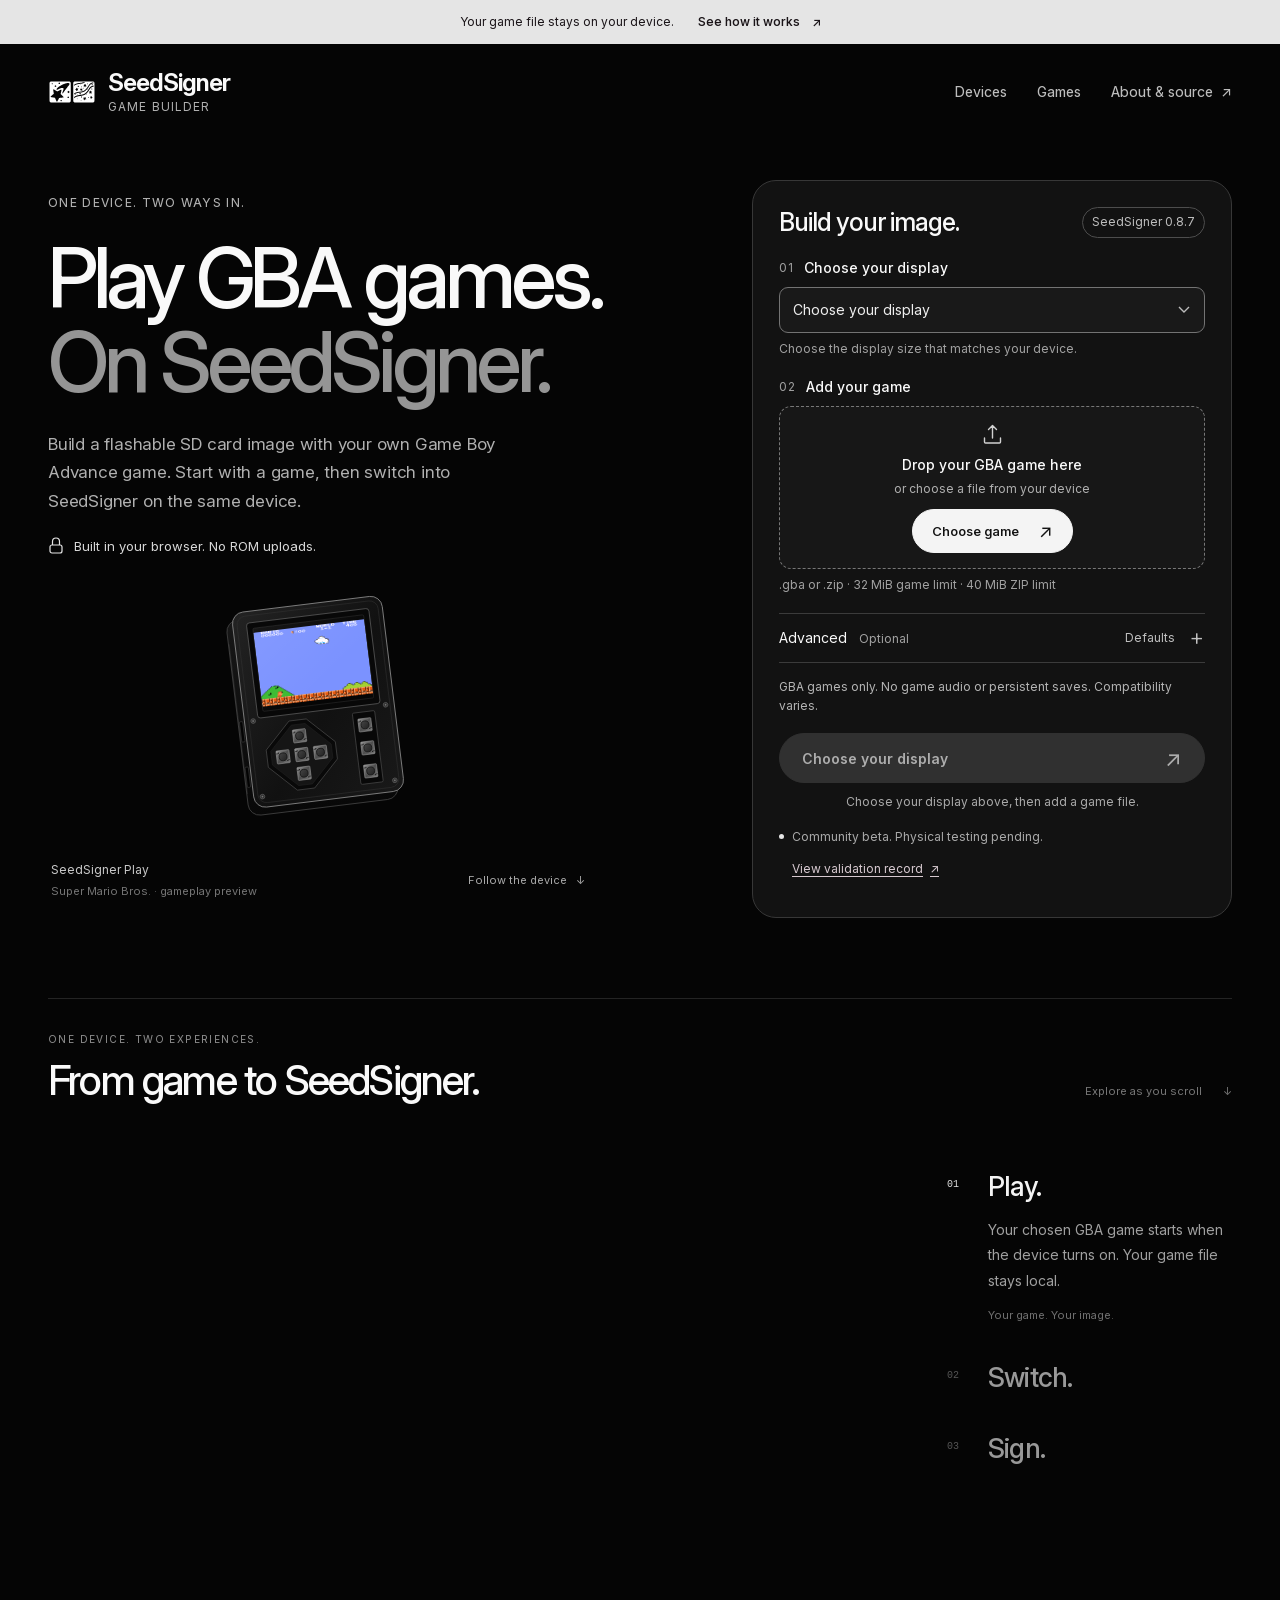
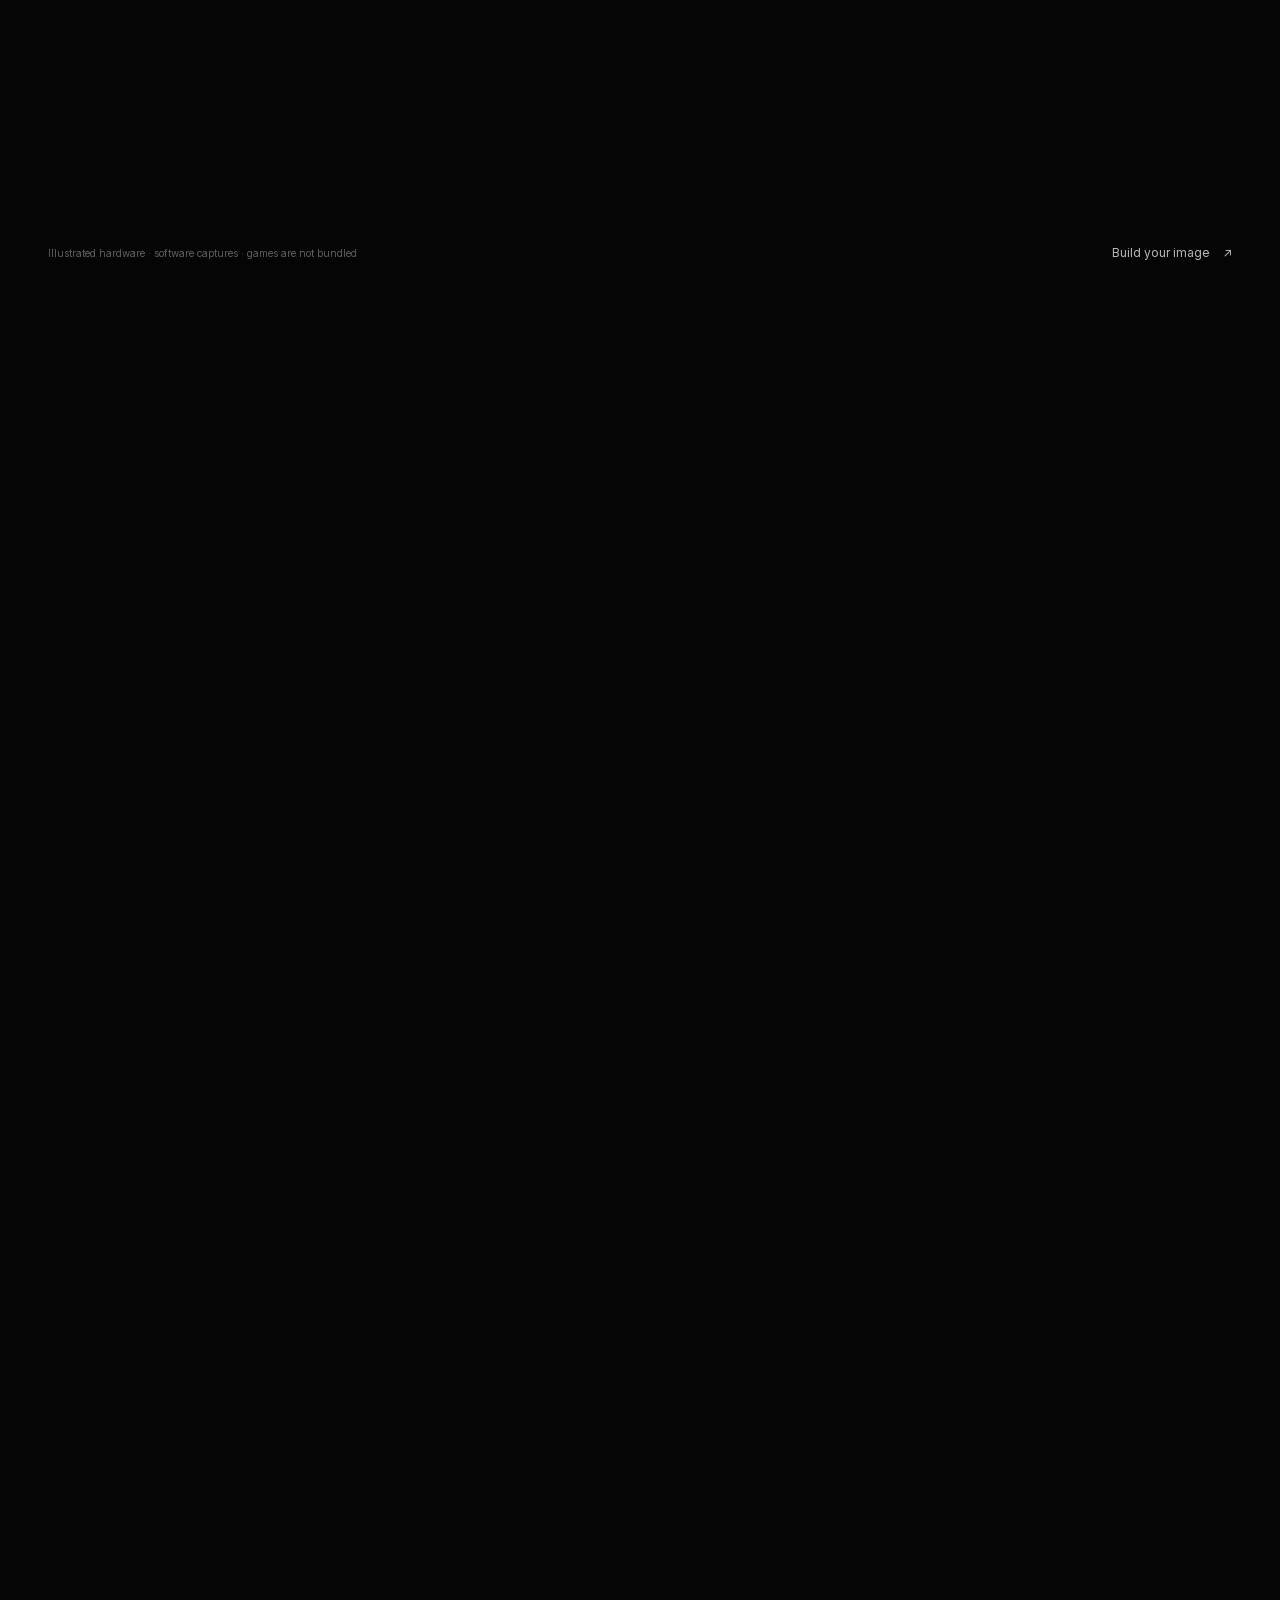
==== commit 211049f7: "Add Crash Bandicoot, Pokémon and Mario game examples" ====
--- a/index.html
+++ b/index.html
@@ -10,7 +10,7 @@
   <title>SeedSigner Game Builder · Play GBA games on SeedSigner</title>
   <link rel="icon" href="data:,">
   <link rel="preload" href="./InterVariable.woff2" as="font" type="font/woff2" crossorigin>
-  <link rel="stylesheet" href="./styles-v0.2.4.css">
+  <link rel="stylesheet" href="./styles-v0.2.4-games.css">
   <script type="module" src="./app-v0.2.4.js"></script>
   <script type="module" src="./hero-motion-v10.js"></script>
 </head>
@@ -87,13 +87,16 @@
         <article class="device-card"><div class="device-photo"><img src="./seedsigner-play-render.svg" width="600" height="400" alt="SeedSigner Play illustration, with a portrait shell, five separate tactile direction/select buttons and three vertically stacked action buttons below the screen. Pokémon Ruby / Sapphire screen is a game-frame composite." loading="lazy"></div><div class="device-body"><div class="device-heading"><h3>SeedSigner Play</h3><span class="status-pill">Verify hardware</span></div><p>Uses the 320 × 240 Plus profile conditionally. Confirm Pi Zero 1.3 and a matching display/HAT; the maker does not specify every internal part.</p><a class="card-link" href="https://bitkitbtc.com/product/seedsigner-play/">Maker’s device details <span aria-hidden="true">↗</span></a></div></article>
         <article class="device-card"><div class="device-photo"><img src="./seedsigner-plus-render.svg" width="600" height="400" alt="SeedSigner Plus illustration, with a long capsule enclosure, five separate direction/select buttons to the left of its landscape screen and three action buttons to the right. Doom for Game Boy Advance screen is a game-frame composite." loading="lazy"></div><div class="device-body"><div class="device-heading"><h3>SeedSigner Plus</h3><span class="status-pill">320 × 240</span></div><p>A larger display. For the 320 × 240 ST7789 Plus HAT on Pi Zero 1.3.</p><a class="card-link" href="https://bitkitbtc.com/product/seedsigner-plus/">Maker’s device details <span aria-hidden="true">↗</span></a></div></article>
         <article class="device-card"><div class="device-photo regular-photo"><img src="./seedsigner-regular-render.svg?v=3" width="600" height="400" alt="Regular SeedSigner illustration, with a wide rectangular enclosure, square screen, one joystick to the left and three pill-shaped action buttons to the right. Celeste Classic 2 screen is a game-frame composite." loading="lazy"></div><div class="device-body"><div class="device-heading"><h3>Regular display</h3><span class="status-pill">240 × 240</span></div><p>The classic square display. For the 240 × 240 Waveshare 1.3-inch HAT on Pi Zero 1.3.</p><a class="card-link" href="https://seedsigner.com/seedsigner-independent-custody-guide/">Reference hardware guide <span aria-hidden="true">↗</span></a></div></article>
-      </div><p class="section-footnote">Illustrated hardware with example game screens; proportions are approximate, not to exact scale. Community beta: physical testing is pending for every profile. <a href="./about.html#credits">Illustration references &amp; credits ↗</a></p></section>
+      </div><p class="section-footnote">Illustrated hardware with example game screens; proportions are approximate, not to exact scale. Community beta: full hardware qualification remains pending. <a href="./about.html#credits">Illustration references &amp; credits ↗</a></p></section>
 
-      <section class="games-section content-section" id="games" aria-labelledby="games-title"><div class="section-heading"><div><p class="eyebrow">YOUR GAME, YOUR CHOICE</p><h2 id="games-title">A few places to start.</h2></div><p>Use your own GBA game file. These examples are <strong>not bundled</strong>. Pick games that work with a D-pad, A, B, Start and Select.</p></div><div class="game-grid">
-        <article class="game-card"><div class="game-frame"><img src="./dino.png" width="240" height="160" alt="Dino gameplay capture with a cactus, cloud, ground and score 00017." loading="lazy"></div><div class="game-body"><p class="game-category">ENDLESS RUNNER</p><h3>Dino</h3><p>A quick endless runner with simple jump and duck controls.</p><a class="card-link" href="https://github.com/fritzem/Google-Dino-GBA/releases">Get the GBA port <span aria-hidden="true">↗</span></a></div></article>
-        <article class="game-card"><div class="game-frame"><img src="./celeste2.png" width="240" height="160" alt="Captured frame from the Celeste Classic 2 GBA port." loading="lazy"></div><div class="game-body"><p class="game-category">PLATFORMER</p><h3>Celeste Classic 2</h3><p>Move, jump and grapple through a compact platformer. Uses D-pad, A, B and Select.</p><a class="card-link" href="https://github.com/Skaleee/Celeste2-GBA/releases/tag/1.0.0">Get the GBA port <span aria-hidden="true">↗</span></a></div></article>
-        <article class="game-card"><div class="game-frame"><img src="./vrally3.png" width="240" height="160" alt="Captured frame from V-Rally 3 for Game Boy Advance." loading="lazy"></div><div class="game-body"><p class="game-category">RACING</p><h3>V-Rally 3</h3><p>Racing with a dedicated control preset, selected automatically for V-Rally 3.</p><a class="card-link" href="#rom-file">Use your own game file <span aria-hidden="true">↗</span></a></div></article>
-      </div><div class="more-games"><p><strong>Prefer something quieter?</strong> 2048 Advance is another control fit to try, using D-pad, Start and Select.</p><a class="text-link" href="https://basil-termini.itch.io/2048-advance">Explore 2048 Advance <span aria-hidden="true">↗</span></a></div><p class="section-footnote">Captured game frames. These examples have not been physically validated with this builder; compatibility and speed vary.</p></section>
+      <section class="games-section content-section" id="games" aria-labelledby="games-title"><div class="section-heading"><div><p class="eyebrow">YOUR GAME, YOUR CHOICE</p><h2 id="games-title">A few places to start.</h2></div><p>Use your own GBA game file. These examples are <strong>not bundled</strong>. Check the testing status below. Standard controls include D-pad, A, B, Start and Select.</p></div><div class="game-grid">
+        <article class="game-card"><div class="game-frame"><img src="./dino.png" width="240" height="160" alt="Dino gameplay capture with a cactus, cloud, ground and score 00017." loading="lazy"></div><div class="game-body"><p class="game-category">ENDLESS RUNNER</p><h3>Dino</h3><div class="game-evidence"><span class="status-pill">Earlier build tested</span></div><p>A quick endless runner with simple jump and duck controls.</p><a class="card-link" href="https://github.com/fritzem/Google-Dino-GBA/releases">Get the GBA port <span aria-hidden="true">↗</span></a></div></article>
+        <article class="game-card"><div class="game-frame"><img src="./celeste2.png" width="240" height="160" alt="Captured frame from the Celeste Classic 2 GBA port." loading="lazy"></div><div class="game-body"><p class="game-category">PLATFORMER</p><h3>Celeste Classic 2</h3><div class="game-evidence"><span class="status-pill">Not yet tested</span></div><p>Move, jump and grapple through a compact platformer. Uses D-pad, A, B and Select.</p><a class="card-link" href="https://github.com/Skaleee/Celeste2-GBA/releases/tag/1.0.0">Get the GBA port <span aria-hidden="true">↗</span></a></div></article>
+        <article class="game-card"><div class="game-frame"><img src="./vrally3.png" width="240" height="160" alt="Captured frame from V-Rally 3 for Game Boy Advance." loading="lazy"></div><div class="game-body"><p class="game-category">RACING</p><h3>V-Rally 3</h3><div class="game-evidence"><span class="status-pill">Software checked</span></div><p>Racing with a dedicated control preset, selected automatically for V-Rally 3.</p><a class="card-link" href="#rom-file">Use your own game file <span aria-hidden="true">↗</span></a></div></article>
+        <article class="game-card"><div class="game-frame"><img src="./crash-bandicoot-example.svg" width="650" height="434" alt="Published Crash Bandicoot: The Huge Adventure gameplay screenshot showing Crash in a jungle level with crates." loading="lazy"></div><div class="game-body"><p class="game-category">PLATFORMER</p><h3>Crash Bandicoot:<br>The Huge Adventure</h3><div class="game-evidence"><span class="status-pill creator-tested">Creator tested</span></div><p>Jump, spin and smash crates. Personally tested by the builder’s creator and reported to work great.</p><a class="card-link" href="#rom-file">Use your own game file <span aria-hidden="true">↗</span></a></div></article>
+        <article class="game-card"><div class="game-frame"><img src="./pokemon.png" width="180" height="120" alt="Official Nintendo Pokémon Ruby / Sapphire gameplay screenshot; not captured on SeedSigner." loading="lazy"></div><div class="game-body"><p class="game-category">ROLE-PLAYING</p><h3>Pokémon<br>Ruby / Sapphire</h3><div class="game-evidence"><span class="status-pill">Not yet tested</span></div><p>Explore Hoenn and build your team. Persistent saves are not available yet; progress is lost when you exit or power off.</p><a class="card-link" href="#rom-file">Use your own game file <span aria-hidden="true">↗</span></a></div></article>
+        <article class="game-card"><div class="game-frame"><img src="./mario-example.svg" width="240" height="160" alt="Actual Classic NES Series: Super Mario Bros. GBA software capture after Mario hits the second question block." loading="lazy"></div><div class="game-body"><p class="game-category">PLATFORMER</p><h3>Super Mario Bros.</h3><div class="game-evidence"><span class="status-pill">Software checked</span></div><p>The Classic NES Series GBA edition used in the scroll preview. Gameplay checked in software; physical testing pending.</p><a class="card-link" href="#rom-file">Use your own game file <span aria-hidden="true">↗</span></a></div></article>
+      </div><div class="more-games"><p><strong>Prefer something quieter?</strong> 2048 Advance is another control fit to try, using D-pad, Start and Select.</p><a class="text-link" href="https://basil-termini.itch.io/2048-advance">Explore 2048 Advance <span aria-hidden="true">↗</span></a></div><p class="section-footnote">Creator tested means personally reported by the builder’s creator. Software checks and earlier-build tests are separate from testing this exact image on a device. Compatibility and speed vary. <a href="./game-sources.json">Testing details &amp; screenshot credits ↗</a></p></section>
 
       <section class="how-section content-section" id="how-it-works" aria-labelledby="how-title"><div class="section-heading"><div><p class="eyebrow">FROM DOWNLOAD TO DEVICE</p><h2 id="how-title">Build. Flash. Play.</h2></div><p>Your browser makes the file. Raspberry Pi Imager writes it to your SD card.</p></div><ol class="flash-steps"><li><span class="instruction-number">01</span><h3>Download your image.</h3><p>Build with your chosen device and game. Save the IMG and its checksum file. Use a current desktop browser for the build.</p></li><li><span class="instruction-number">02</span><h3>Write the SD card.</h3><p>In Raspberry Pi Imager, choose <b>Use custom</b>, select your IMG and write it to the correct SD card. Writing <b>erases that card</b>. Let verification finish.</p></li><li><span class="instruction-number">03</span><h3>Play, then switch.</h3><p>Insert the card and power on. By default, hold <b>KEY1 + KEY3—the outer action buttons—for 2 seconds</b>, then release all buttons to open SeedSigner. If you customize this in Advanced, use the shortcut shown with your download. Reboot to return to the game.</p></li></ol></section>
 
--- a/styles-v0.2.4-games.css
+++ b/styles-v0.2.4-games.css
@@ -0,0 +1,151 @@
+@font-face{font-family:Inter;src:url('./InterVariable.woff2') format('woff2');font-weight:100 900;font-display:swap}
+:root{color-scheme:dark;--bg:#050505;--surface:#121212;--line:#373737;--text:#f9f9f9;--muted:#b0b0b0;--quiet:#929292;--accent:#e5e5e5;--error:#ffc0cc;font-family:Inter,Arial,Helvetica,sans-serif;font-synthesis:none;background:var(--bg);color:var(--text)}
+*{box-sizing:border-box}html{scroll-behavior:smooth;scroll-padding-top:24px}body{margin:0;min-width:320px;background:var(--bg);line-height:1.55}button,input,select{font:inherit}button,a,input,select,summary{-webkit-tap-highlight-color:transparent}a{color:inherit;text-decoration:none}button{cursor:pointer}button:disabled{cursor:not-allowed}button:focus-visible,a:focus-visible,select:focus-visible,summary:focus-visible{outline:2px solid var(--accent);outline-offset:5px}p,h1,h2,h3,figure{margin:0}[hidden]{display:none!important}.skip-link{position:fixed;left:20px;top:12px;transform:translateY(-150%);z-index:10;background:#fff;color:#111;border-radius:30px;padding:12px 20px;font-size:14px}.skip-link:focus{transform:translateY(0)}.page-shell{width:min(1240px,calc(100% - 96px));margin:auto}.announcement{min-height:44px;display:flex;align-items:center;justify-content:center;gap:24px;padding:0 20px;background:var(--accent);color:#1a1418;font-size:12px}.announcement a{min-height:44px;display:inline-flex;align-items:center;gap:12px;font-weight:550}.announcement a:hover{text-decoration:underline;text-underline-offset:3px}.site-header{height:96px;display:flex;align-items:center;justify-content:space-between;gap:30px}.brand{display:flex;align-items:center;gap:12px;min-height:44px;font-size:24px;font-weight:650;letter-spacing:-1px;line-height:1.06}.brand-subtitle{display:block;font-size:12px;font-weight:400;letter-spacing:1.1px;margin-top:5px;color:#b0b0b0;text-transform:uppercase}.header-links{display:flex;align-items:center;gap:30px;font-size:14px;font-weight:450}.header-links a{color:#bdbdbd;min-height:44px;display:inline-flex;align-items:center;gap:8px;transition:color .15s}.header-links a:hover{color:#fff}.eyebrow{font-size:12px;letter-spacing:1.3px;font-weight:450;line-height:1.6;color:var(--muted)}.hero{display:grid;grid-template-columns:minmax(0,1fr) minmax(0,480px);gap:72px;align-items:start;padding:40px 0 80px}.hero-story{padding-top:13px;min-width:0}.hero h1{font-size:clamp(62px,6.45vw,87px);line-height:1.02;letter-spacing:-5.1px;font-weight:500;margin-top:24px}.hero h1 span{color:#959595}.hero-copy{font-size:17px;line-height:1.7;max-width:470px;color:#b0b0b0;margin-top:25px;letter-spacing:-.2px}.local-badge{display:flex;align-items:center;gap:10px;color:#d8d8d8;font-size:13px;margin-top:20px}.local-badge svg{color:var(--accent);flex:none}.hero-feature{display:block;height:auto;max-width:515px;margin-top:24px;color:#d9d9d9}.hero-device-stage{display:block;width:100%;height:282px;object-fit:contain;background:transparent}.hero-feature figcaption{display:flex;align-items:center;justify-content:space-between;gap:15px;padding:0 3px;font-size:12px;color:#d2d2d2}.hero-feature figcaption>span{font-size:12px}.hero-feature small{display:block;font-size:11px;color:#929292;margin-top:3px;line-height:1.5}.hero-feature figcaption>a{display:inline-flex;align-items:center;gap:9px;min-height:44px;font-size:12px;color:#b6b6b6}.hero-feature figcaption>a:hover{color:#fff;text-decoration:underline;text-underline-offset:4px}.builder-card{border:1px solid var(--line);border-radius:24px;background:var(--surface);padding:26px;min-width:0}.card-heading{display:flex;align-items:center;justify-content:space-between;gap:14px;margin-bottom:20px}.card-heading h2{font-size:25px;font-weight:500;line-height:1.25;letter-spacing:-1px}.version-pill{font-size:12px;white-space:nowrap;border:1px solid #4d4d4d;color:#bdbdbd;padding:5px 9px;border-radius:30px}.field-group+.field-group{margin-top:19px}.step-title{display:flex;align-items:center;gap:11px;margin-bottom:9px;font-size:14px;font-weight:500;line-height:1.4}.step-number{font-size:12px;letter-spacing:.5px;color:#a0a0a0;font-weight:400}.select-wrap{position:relative}.select-wrap select{width:100%;appearance:none;min-height:46px;background:#191919;border:1px solid #737373;border-radius:9px;padding:11px 38px 11px 13px;font-size:14px;line-height:1.5;color:#eee;cursor:pointer}.select-wrap>svg{position:absolute;right:15px;top:19px;pointer-events:none;color:#bcbcbc}.field-help{font-size:12px;line-height:1.55;color:#a2a2a2;margin-top:7px}.drop-zone{display:flex;flex-direction:column;align-items:center;justify-content:center;gap:4px;min-height:146px;padding:15px;border:1px dashed #777;border-radius:12px;background:#171717;text-align:center;transition:background .15s,border-color .15s}.drop-zone.drag-over{border-color:var(--accent);background:#2e252a}.drop-zone.is-selected{min-height:111px;padding:13px}.drop-zone.is-selected .upload-icon{display:none}.upload-icon{color:#d2d2d2;margin-bottom:3px}.drop-zone strong{font-size:14px;font-weight:500;overflow-wrap:anywhere;max-width:100%}.muted{color:var(--muted)}.drop-zone .muted{font-size:12px}.file-picker{position:relative;display:inline-flex;align-items:center;justify-content:center;gap:20px;overflow:hidden;min-height:44px;margin-top:7px;padding:10px 19px;background:#f4f4f4;color:#111;border:1px solid #f4f4f4;border-radius:30px;font-size:13px;font-weight:550;cursor:pointer}.file-picker:hover{background:var(--accent);border-color:var(--accent)}.file-picker>span{font-size:18px;font-weight:400;line-height:1}.file-picker input{position:absolute;left:0;top:0;width:100%;height:100%;opacity:0;cursor:pointer}.file-picker:focus-within{outline:2px solid var(--accent);outline-offset:4px}.file-picker:has(input:disabled){opacity:.55;cursor:not-allowed}.rom-summary{display:flex;align-items:center;gap:10px;border:1px solid #555;background:#202020;border-radius:9px;padding:12px;margin-top:11px}.rom-file-icon{width:30px;height:35px;display:grid;place-items:center;flex:none;border:1px solid #777;border-radius:4px;color:#d0d0d0;font-size:12px}.rom-summary-text{display:flex;flex-direction:column;min-width:0}.rom-summary-text strong{font-size:13px;font-weight:500;overflow-wrap:anywhere}.rom-summary-text .muted{font-size:12px;overflow-wrap:anywhere}.valid-pill{font-size:12px;color:var(--accent);margin-left:auto;white-space:nowrap}.inline-error{font-size:13px;line-height:1.6;color:var(--error);margin-top:10px;overflow-wrap:anywhere}.advanced-controls{margin-top:18px;border-top:1px solid #3b3b3b;border-bottom:1px solid #3b3b3b}.advanced-controls>summary,.disclosure>summary{list-style:none;display:flex;justify-content:space-between;align-items:center;gap:18px;cursor:pointer}.advanced-controls>summary{min-height:48px;font-size:14px;line-height:1.4;padding:10px 0}.advanced-controls>summary::-webkit-details-marker,.disclosure>summary::-webkit-details-marker{display:none}.optional-label{font-size:12px;color:#a2a2a2;margin-left:8px}.disclosure-right{display:flex;align-items:center;gap:13px}.small-tag{font-size:12px;color:#c1c1c1}.disclosure-icon{font-size:23px;line-height:1;font-weight:300;width:17px;text-align:center;color:#c1c1c1;flex:none}.advanced-controls[open] .disclosure-icon,.disclosure[open] .disclosure-icon{transform:rotate(45deg)}.advanced-body{padding:3px 0 20px}.field-label{display:block;font-size:13px;margin-bottom:9px}.control-list{margin:16px 0 0}.control-list>div{display:flex;justify-content:space-between;align-items:start;gap:18px;padding:10px 0;border-bottom:1px solid #323232;font-size:12px}.control-list dt{color:#ddd}.control-list dd{margin:0;color:#b0b0b0;text-align:right}.control-footnote{font-size:12px;color:#aaa;line-height:1.7;margin-top:15px}.compatibility-note{font-size:12px;line-height:1.6;color:#b5b5b5;margin-top:14px}.build-area{margin-top:18px}.primary-button{display:flex;align-items:center;justify-content:space-between;gap:16px;width:100%;min-height:50px;border:1px solid #fff;border-radius:40px;background:#fff;color:#101010;padding:11px 22px;font-size:14px;line-height:1.5;font-weight:600;transition:background .15s,color .15s}.primary-button:hover:not(:disabled){background:var(--accent);border-color:var(--accent)}.primary-button:disabled{background:#303030;border-color:#303030;color:#adadad}.primary-button>span:last-child{font-size:22px;font-weight:400;line-height:1}.cancel-button{display:block;min-height:44px;border:1px solid #666;border-radius:30px;margin:12px auto 0;padding:8px 20px;background:transparent;color:#ddd;font-size:13px}.cancel-button:hover{background:#252525}.build-note{font-size:12px;line-height:1.6;color:#aaa;text-align:center;margin-top:9px}.release-note{display:flex;align-items:start;gap:8px;font-size:12px;line-height:1.6;color:#aaa;margin-top:16px}.release-dot{width:5px;height:5px;border-radius:50%;background:var(--accent);flex:none;margin-top:7px}.release-note a{display:inline-flex;min-height:44px;align-items:center;gap:7px;text-decoration:underline;text-underline-offset:3px;color:#d7c9d0}.build-status{border-top:1px solid #464646;padding-top:20px;margin-top:20px}.progress-heading{display:flex;align-items:center;justify-content:space-between;gap:15px;font-size:13px}.progress-heading strong{font-weight:500}.progress-heading>span{font-size:12px;color:#bbb}progress{appearance:none;display:block;width:100%;height:4px;border:0;border-radius:3px;overflow:hidden;background:#3b3b3b;color:var(--accent);margin:12px 0}progress::-webkit-progress-bar{background:#3b3b3b;border-radius:3px}progress::-webkit-progress-value{background:var(--accent);border-radius:3px;transition:width .2s}progress::-moz-progress-bar{background:var(--accent);border-radius:3px}.build-status>p{font-size:12px;color:#b0b0b0;line-height:1.7;overflow-wrap:anywhere}.build-error{background:#281c22;border:1px solid #825e6c;border-radius:12px;padding:16px;margin-top:20px;font-size:14px;color:var(--error)}.build-error strong{font-weight:550}.build-error p{font-size:13px;line-height:1.7;color:#e0c5cf;margin-top:6px;overflow-wrap:anywhere}.result-card{border:1px solid #74646d;background:#201b1e;border-radius:14px;padding:22px;margin-top:21px}.result-card .eyebrow{font-size:12px;color:#d2c3cb;letter-spacing:1px}.result-card h3{font-size:34px;line-height:1.2;letter-spacing:-1.3px;font-weight:500;margin-top:9px}.result-card>p:not(.eyebrow){font-size:13px;color:#c1b6bc;line-height:1.7;margin-top:10px;overflow-wrap:anywhere}.download-actions{display:flex;align-items:center;gap:20px;flex-wrap:wrap;margin-top:20px}.download-button{display:inline-flex;align-items:center;justify-content:space-between;gap:24px;min-height:46px;background:var(--accent);color:#171217;border-radius:30px;font-size:13px;font-weight:600;padding:11px 18px}.download-button:hover{background:#fff}.download-button span{font-size:18px;font-weight:400}.text-link{display:inline-flex;align-items:center;gap:9px;min-height:44px;font-size:13px;color:#d1d1d1}.text-link:hover{color:#fff;text-decoration:underline;text-underline-offset:4px}.download-actions .text-link{font-size:12px;color:#e0d3db}.result-card>p.result-next{font-size:12px;color:#c7bbc2;margin-top:13px}.checksum-details{font-size:12px;color:#bfb0b9;margin-top:13px}.checksum-details summary{cursor:pointer;min-height:44px;display:flex;align-items:center}.checksum-details code{font-size:12px;color:#e1d4dc;line-height:1.7;font-family:ui-monospace,SFMono-Regular,Menlo,monospace;overflow-wrap:anywhere;display:block}.content-section{border-top:1px solid #333;padding:76px 0 72px}.section-heading{display:flex;align-items:end;justify-content:space-between;gap:60px;margin-bottom:35px}.section-heading h2{font-size:48px;line-height:1.1;letter-spacing:-2.2px;font-weight:500;margin-top:14px}.section-heading>p{max-width:385px;font-size:15px;line-height:1.75;color:#aaa}.section-heading>p strong{font-weight:500;color:#ddd}.device-grid,.game-grid{display:grid;grid-template-columns:repeat(3,minmax(0,1fr));gap:22px}.device-card,.game-card{border:1px solid #353535;border-radius:18px;overflow:hidden;background:#111;min-width:0}.device-photo{height:260px;display:flex;align-items:center;justify-content:center;background:radial-gradient(ellipse at center,#151515 0%,#090909 72%);border-bottom:1px solid #272727}.device-photo img{width:100%;height:100%;object-fit:contain;display:block}.regular-photo{padding:0}.device-body,.game-body{padding:23px 22px 17px}.device-heading{display:flex;align-items:start;justify-content:space-between;gap:12px;flex-wrap:wrap}.device-heading h3,.game-body h3{font-size:21px;line-height:1.3;letter-spacing:-.6px;font-weight:500}.status-pill{font-size:12px;border:1px solid #555;border-radius:30px;padding:4px 9px;color:#c5c5c5;white-space:nowrap}.device-body>p,.game-body>p:not(.game-category){font-size:14px;line-height:1.75;color:#aaa;margin-top:15px}.card-link{display:inline-flex;align-items:center;gap:10px;min-height:44px;font-size:13px;color:#e4e4e4;margin-top:17px}.card-link:hover{text-decoration:underline;text-underline-offset:4px}.section-footnote{font-size:12px;color:#aaa;line-height:1.7;margin-top:20px}.section-footnote a{display:inline-flex;align-items:center;min-height:44px;text-decoration:underline;text-underline-offset:4px;margin-left:4px}.game-frame{display:flex;align-items:center;justify-content:center;aspect-ratio:3/2;background:#191919;padding:18px}.game-frame img{width:100%;height:100%;object-fit:contain;image-rendering:pixelated;display:block}.game-category{font-size:12px;letter-spacing:1px;color:#aaa}.game-body h3{margin-top:8px}.game-body>p:not(.game-category){min-height:99px}.more-games{display:flex;align-items:center;justify-content:space-between;gap:32px;padding:25px 0 0;margin-top:5px}.more-games>p{font-size:14px;line-height:1.75;color:#aaa;max-width:760px}.more-games strong{font-weight:500;color:#ddd}.more-games .text-link{white-space:nowrap}.flash-steps{display:grid;grid-template-columns:repeat(3,minmax(0,1fr));gap:38px;list-style:none;margin:45px 0 0;padding:0}.flash-steps li{padding-top:19px;border-top:1px solid #4b4b4b}.instruction-number{display:block;color:#aaa;font-size:12px;letter-spacing:.5px;margin-bottom:24px}.flash-steps h3{font-size:21px;line-height:1.35;font-weight:500;letter-spacing:-.6px}.flash-steps p{font-size:14px;line-height:1.8;color:#aaa;margin-top:13px}.flash-steps b{font-weight:500;color:#e4e4e4}.faq-section{border-top:1px solid #333;padding:70px 0 25px}.faq-section .section-heading{margin-bottom:29px}.disclosure{border-top:1px solid #3c3c3c}.disclosure:last-child{border-bottom:1px solid #3c3c3c}.disclosure>summary{min-height:76px;padding:21px 0;font-size:17px;line-height:1.5;letter-spacing:-.25px}.disclosure-body{max-width:800px;padding-bottom:29px}.disclosure-body>p{font-size:15px;line-height:1.85;color:#b0b0b0;margin-bottom:15px}.disclosure-body>p:last-child{margin-bottom:0}.disclosure-body a{color:#e0d2da;text-decoration:underline;text-underline-offset:4px}.safety-note{font-size:12px;line-height:1.8;color:#aaa;margin:0 0 55px}footer{display:flex;align-items:center;justify-content:space-between;gap:28px;min-height:110px;border-top:1px solid #333;font-size:12px;color:#aaa}footer>a{min-height:44px;display:inline-flex;align-items:center;gap:7px}.footer-brand{font-size:15px;font-weight:600;color:#e8e8e8;letter-spacing:-.3px}.footer-brand span{font-size:12px;color:#aaa;font-weight:400;letter-spacing:0;margin-left:6px}footer>a:last-child{color:#d0d0d0}footer>a:last-child span{margin-left:8px}.about-hero{padding:66px 0 62px;border-bottom:1px solid #373737}.about-hero h1{font-size:clamp(58px,6vw,82px);line-height:1.05;letter-spacing:-4.1px;font-weight:500;margin-top:24px}.about-hero h1 span{color:#959595}.about-hero>p:last-child{max-width:690px;font-size:17px;line-height:1.8;color:#b0b0b0;margin-top:28px}.about-content{padding-bottom:56px}.about-section{display:grid;grid-template-columns:minmax(0,1fr) minmax(0,1.8fr);gap:65px;padding:43px 0;border-bottom:1px solid #333;scroll-margin-top:24px}.about-section h2{font-size:24px;line-height:1.35;font-weight:500;letter-spacing:-.7px}.about-section h3{font-size:17px;font-weight:500;letter-spacing:-.25px;margin:24px 0 10px}.about-section p,.about-section li{font-size:15px;line-height:1.85;color:#b0b0b0}.about-section p+p{margin-top:16px}.about-section ul{margin:0;padding-left:19px}.about-section li{margin-bottom:12px}.about-section a{color:#e5d7df;text-decoration:underline;text-underline-offset:4px}.about-section a:hover{color:#fff}.about-section strong{font-weight:550;color:#ddd}.table-wrap{overflow-x:auto;max-width:100%;margin-top:21px}.hardware-matrix{width:100%;border-collapse:collapse;font-size:13px;line-height:1.7;text-align:left}.hardware-matrix th,.hardware-matrix td{padding:13px 12px 13px 0;border-bottom:1px solid #3b3b3b;vertical-align:top;color:#b5b5b5}.hardware-matrix thead th{font-size:12px;font-weight:500;color:#ddd}.hardware-matrix tbody th{font-weight:500;color:#ddd;min-width:105px}.hardware-matrix td{min-width:150px}.credit-list li{margin-bottom:17px}
+@media(min-width:1500px){.hero{gap:100px;padding-top:55px}.hero h1{font-size:91px}.hero-feature{margin-top:30px}.hero-device-stage{height:300px}}
+@media(max-width:1150px){.page-shell{width:calc(100% - 64px)}.hero{grid-template-columns:minmax(0,1fr) minmax(0,440px);gap:42px}.hero h1{font-size:73px;letter-spacing:-4.6px}.hero-copy{font-size:16px}.hero-device-stage{height:265px}.builder-card{padding:24px}.card-heading h2{font-size:24px}.version-pill{font-size:12px;padding:4px 7px}.device-grid,.game-grid{gap:18px}.device-photo{height:230px}.device-body,.game-body{padding:20px 18px 15px}.device-heading h3,.game-body h3{font-size:20px}.section-heading{gap:40px}.section-heading h2{font-size:42px}.game-body>p:not(.game-category){min-height:123px}}
+@media(max-width:980px){.hero{grid-template-columns:1fr;gap:34px;padding-top:26px}.hero-story{display:grid;grid-template-columns:minmax(0,1.12fr) minmax(0,.88fr);gap:0 34px;padding:0;align-items:start}.hero-story>.eyebrow,.hero-story>h1,.hero-story>.hero-copy,.hero-story>.local-badge{grid-column:1}.hero h1{font-size:62px;letter-spacing:-3.8px;margin-top:17px}.hero-copy{font-size:15px;margin-top:20px}.local-badge{font-size:12px;margin-top:17px}.hero-feature{grid-column:2;grid-row:1 / 5;display:block;height:auto;margin-top:0;align-self:center;max-width:none}.hero-device-stage{height:270px;width:100%;object-fit:contain}.hero-feature figcaption{display:block;padding:0 6px}.hero-feature figcaption>a{min-height:44px}.builder-card{width:100%;max-width:620px;justify-self:center;padding:28px}.card-heading h2{font-size:28px}.card-heading{margin-bottom:23px}.field-group+.field-group{margin-top:22px}.drop-zone{min-height:165px}.field-help{font-size:13px}.compatibility-note{font-size:13px}.build-note{font-size:13px}.release-note{font-size:12px}.section-heading{align-items:start;gap:30px}.section-heading h2{font-size:39px}.section-heading>p{max-width:330px;font-size:14px}.device-photo{height:195px}.device-grid,.game-grid{gap:15px}.device-body,.game-body{padding:19px 16px 14px}.device-heading h3,.game-body h3{font-size:19px}.device-body>p,.game-body>p:not(.game-category){font-size:13px}.card-link{font-size:12px;gap:7px}.status-pill{font-size:12px;padding:3px 7px}.game-frame{padding:12px}.game-body>p:not(.game-category){min-height:137px}.more-games{gap:23px}.more-games .text-link{white-space:normal;flex-shrink:0;max-width:190px}.flash-steps{gap:26px}.flash-steps h3{font-size:20px}.flash-steps p{font-size:13px}.about-section{grid-template-columns:1fr 1.8fr;gap:38px}footer>span{display:none}}
+@media(max-width:700px){.page-shell{width:calc(100% - 40px)}.announcement{font-size:12px;gap:15px;min-height:44px;padding:0 15px}.announcement a{gap:7px;min-height:44px}.site-header{height:88px;gap:20px}.brand{font-size:22px;gap:10px}.brand-subtitle{font-size:12px;letter-spacing:.9px}.header-links{font-size:12px;gap:15px}.header-links>a:nth-child(-n+2){display:none}.hero{gap:29px;padding:24px 0 52px}.hero-story{display:block}.hero h1{font-size:clamp(57px,10.7vw,74px);line-height:1.04;letter-spacing:-3.7px;margin-top:17px;max-width:590px}.hero .eyebrow{font-size:12px;letter-spacing:1.1px}.hero-copy{font-size:16px;line-height:1.7;max-width:470px;margin-top:20px}.local-badge{font-size:12px;gap:8px;margin-top:16px}.hero-feature{display:block;margin-top:22px;max-width:470px}.hero-device-stage{height:260px}.hero-feature figcaption{display:flex;padding:0 3px}.builder-card{max-width:none;border-radius:20px;padding:24px 20px}.card-heading{gap:10px;margin-bottom:23px}.card-heading h2{font-size:24px;letter-spacing:-.8px}.version-pill{font-size:12px;padding:4px 7px}.step-title{font-size:14px}.select-wrap select{font-size:16px;padding:10px 36px 10px 12px;min-height:48px}.select-wrap>svg{top:21px}.field-help{font-size:12px;line-height:1.65}.drop-zone{min-height:163px;padding:17px 12px}.drop-zone strong{font-size:14px}.drop-zone .muted{font-size:12px}.file-picker{font-size:14px;padding:10px 20px;min-height:46px}.compatibility-note{font-size:12px;line-height:1.75}.primary-button{font-size:15px;min-height:52px}.build-note{font-size:12px}.release-note{font-size:12px;line-height:1.65}.release-note a{min-height:44px}.advanced-controls>summary{font-size:14px;gap:10px;min-height:52px}.optional-label{font-size:12px;margin-left:6px}.small-tag{font-size:12px}.disclosure-right{gap:10px}.rom-summary{gap:9px;padding:11px 10px}.rom-file-icon{display:none}.rom-summary-text strong{font-size:13px}.valid-pill{font-size:12px}.content-section{padding:51px 0 48px}.section-heading{display:block;margin-bottom:28px}.section-heading h2{font-size:36px;letter-spacing:-1.7px;margin-top:12px}.section-heading>p{font-size:15px;max-width:none;margin-top:17px;line-height:1.75}.device-grid,.game-grid{grid-template-columns:1fr;gap:23px}.device-photo{height:285px}.device-body,.game-body{padding:23px 21px 19px}.device-heading h3,.game-body h3{font-size:23px;letter-spacing:-.6px}.device-body>p,.game-body>p:not(.game-category){font-size:15px;line-height:1.8;margin-top:14px}.card-link{font-size:14px;gap:12px;margin-top:17px;min-height:46px}.status-pill{font-size:12px;padding:4px 9px}.regular-photo{height:285px;padding:0}.game-frame{padding:17px}.game-body>p:not(.game-category){min-height:0}.section-footnote{font-size:12px;line-height:1.8}.section-footnote a{margin-left:0;min-height:44px}.more-games{display:block;padding-top:24px;margin-top:0}.more-games>p{font-size:14px}.more-games .text-link{font-size:14px;max-width:none;margin-top:8px;min-height:46px}.flash-steps{grid-template-columns:1fr;gap:31px;margin-top:32px}.flash-steps li{display:grid;grid-template-columns:28px 1fr;gap:0 16px;padding-top:20px}.instruction-number{grid-row:1 / 3;margin:4px 0 0;font-size:12px}.flash-steps h3{font-size:22px}.flash-steps p{grid-column:2;font-size:14px;line-height:1.85;margin-top:10px}.faq-section{padding:50px 0 23px}.faq-section .section-heading{margin-bottom:25px}.disclosure>summary{font-size:16px;min-height:76px;padding:20px 0;gap:17px}.disclosure-body{padding-bottom:25px}.disclosure-body>p{font-size:14px;line-height:1.85}.safety-note{font-size:12px;margin-bottom:35px}footer{min-height:122px;flex-wrap:wrap;gap:0 20px;align-content:center;padding:19px 0;font-size:12px}.footer-brand{font-size:14px}.footer-brand span{font-size:12px;margin-left:3px}footer>a:last-child{font-size:12px;min-height:44px}.about-hero{padding:37px 0 42px}.about-hero h1{font-size:57px;letter-spacing:-3px;margin-top:21px}.about-hero>p:last-child{font-size:16px;line-height:1.8;margin-top:23px}.about-section{grid-template-columns:1fr;gap:19px;padding:32px 0}.about-section h2{font-size:24px}.about-section p,.about-section li{font-size:14px;line-height:1.85}.about-section h3{font-size:17px}.about-content{padding-bottom:35px}.hardware-matrix{font-size:12px}.hardware-matrix tbody th{min-width:90px}.hardware-matrix td{min-width:135px}.credit-list li{margin-bottom:19px}}
+@media(max-width:380px){.page-shell{width:calc(100% - 32px)}.announcement{font-size:12px;gap:10px}.announcement a{gap:5px}.hero h1{font-size:56px;letter-spacing:-3.6px}.hero-copy{font-size:15px}.brand{font-size:21px}.header-links{font-size:12px}.card-heading h2{font-size:22px}.version-pill{font-size:12px;padding:3px 6px}.builder-card{padding:23px 17px}.optional-label{display:none}.device-photo{height:255px}.regular-photo{height:255px}.section-heading h2{font-size:34px}.about-hero h1{font-size:51px;letter-spacing:-2.7px}}
+@media(prefers-reduced-motion:reduce){*{transition:none!important;scroll-behavior:auto!important}}
+
+/* One device travels from the intro to the scroll-driven story. */
+.hero-story .hero-feature{display:block;grid-column:auto;grid-row:auto;align-self:auto;max-width:540px;margin:12px 0 0}
+.hero-device-origin{position:relative;width:100%;height:290px}
+.hero-device-stage{position:relative;display:block;width:100%;height:100%;margin:0;padding:0;isolation:isolate;pointer-events:none}
+.hero-device-stage>img,.hero-device-stage>svg{display:block;width:100%;height:100%;object-fit:contain;background:transparent}
+.hero-device-stage>svg{overflow:visible}
+.hero-device-stage.is-travelling{position:fixed;z-index:3;margin:0;padding:0;max-width:none;pointer-events:none;overflow:visible}
+.hero-story .hero-feature figcaption{display:flex;align-items:center;justify-content:space-between;gap:20px;min-height:44px;padding:0 3px}
+.hero-story .hero-feature figcaption>span{font-size:12px;color:#c8c8c8}
+.hero-story .hero-feature small{font-size:11px;color:#757575;line-height:1.5;margin-top:4px}
+.hero-story .hero-feature figcaption>a{font-size:11px;color:#aaa;white-space:nowrap}
+.scroll-story{position:relative;margin:0 0 76px;background:#050505;border-top:1px solid #242424;border-bottom:1px solid #242424;isolation:isolate}
+.scroll-pin{display:flex;flex-direction:column;gap:24px;padding:32px 0 25px}
+.scroll-scene-header{display:flex;align-items:end;justify-content:space-between;gap:30px;position:relative;z-index:2}
+.scroll-scene-header h2{font-size:clamp(30px,3.2vw,44px);font-weight:500;letter-spacing:-1.8px;line-height:1.15;margin-top:10px}
+.scroll-scene-header .eyebrow{font-size:10px;letter-spacing:1.4px;color:#888}
+.scroll-cue{display:inline-flex;align-items:center;gap:21px;color:#777;font-size:11px;line-height:1.6;white-space:nowrap;padding-bottom:3px}
+.scroll-scene-body{display:block;min-height:0}
+.scene-device-view{display:none;flex-direction:column;min-height:0}
+.scene-device-target{position:relative;width:100%;height:min(72svh,670px);min-height:0}
+.scene-device-caption{display:flex;flex:none;align-items:center;justify-content:space-between;gap:20px;position:relative;z-index:2;padding:0 8px;min-height:45px}
+.scene-device-caption>span{font-size:12px;color:#c8c8c8}
+.scene-device-caption small{display:block;font-size:11px;color:#757575;line-height:1.5;margin-top:4px}
+.scene-device-caption>a{display:inline-flex;align-items:center;gap:9px;min-height:44px;font-size:11px;color:#999}
+.scene-device-caption>a:hover{color:#fff;text-decoration:underline;text-underline-offset:4px}
+.scene-steps{position:relative;z-index:2;display:grid;grid-template-columns:repeat(3,minmax(0,1fr));gap:32px;padding:12px 0}
+.scene-step{display:grid;grid-template-columns:25px minmax(0,1fr);gap:16px;padding:19px 0;color:#777}
+.scene-step-number{font-family:ui-monospace,SFMono-Regular,Menlo,monospace;font-size:10px;line-height:1.6;color:#555;padding-top:6px}
+.scene-step h3{font-size:27px;font-weight:500;line-height:1.2;letter-spacing:-.8px;color:#999}
+.scene-step p{font-size:14px;line-height:1.8;color:#a0a0a0;max-width:285px;margin-top:14px}
+.scene-step-detail{display:block;font-size:11px;color:#707070;line-height:1.6;margin-top:14px}
+.scene-step.is-active h3,.scene-step[aria-current="step"] h3{color:#f3f3f3}
+.scene-step.is-active .scene-step-number,.scene-step[aria-current="step"] .scene-step-number{color:#ddd}
+.scroll-scene-footer{position:relative;z-index:2;display:flex;align-items:center;justify-content:space-between;gap:24px}
+.scroll-scene-footer p{font-size:10px;line-height:1.7;color:#606060}
+.scroll-scene-footer a{display:inline-flex;align-items:center;gap:13px;min-height:40px;font-size:12px;color:#b8b8b8;white-space:nowrap}
+.scroll-scene-footer a:hover{color:#fff;text-decoration:underline;text-underline-offset:4px}
+.scroll-story.has-scroll-preview{height:420svh}
+.has-scroll-preview .scene-device-caption{visibility:hidden}
+.has-scroll-preview.is-docked .scene-device-caption{visibility:visible}
+.has-scroll-preview .scroll-pin{position:sticky;top:0;height:100svh;overflow:hidden}
+.has-scroll-preview .scroll-scene-body{display:grid;grid-template-columns:minmax(0,1fr) minmax(240px,285px);gap:40px;align-items:stretch;flex:1}
+.has-scroll-preview .scene-device-view{display:flex}
+.has-scroll-preview .scene-device-target{height:100%;flex:1}
+.has-scroll-preview .scene-steps{display:block;align-self:start;padding-top:24px}
+.has-scroll-preview .scene-step:not(.is-active):not([aria-current="step"]) p,.has-scroll-preview .scene-step:not(.is-active):not([aria-current="step"]) .scene-step-detail{display:none}
+
+@media(min-width:1500px){
+  .has-scroll-preview .scroll-scene-body{grid-template-columns:minmax(0,1fr) 300px;gap:65px}
+  .scene-step h3{font-size:31px}
+  .scene-step p{font-size:15px}
+}
+@media(max-width:980px){
+  .hero-story{display:block;max-width:680px}
+  .hero-copy{max-width:580px}
+  .hero-device-origin{height:280px}
+  .has-scroll-preview .scroll-scene-body{grid-template-columns:minmax(0,1fr) 235px;gap:20px}
+  .scroll-scene-header h2{font-size:34px;letter-spacing:-1.3px}
+  .scene-step{gap:11px;grid-template-columns:20px minmax(0,1fr)}
+  .scene-step h3{font-size:25px}
+  .scene-step p{font-size:13px}
+  .scroll-cue{font-size:10px;gap:12px}
+}
+@media(max-width:700px){
+  .has-scroll-preview:not(.is-intro-visible) .scroll-scene-header,.has-scroll-preview:not(.is-intro-visible) .scene-steps,.has-scroll-preview:not(.is-intro-visible) .scroll-scene-footer{visibility:hidden}
+  .hero-story .hero-feature{margin-top:10px;max-width:none}
+  .hero-device-origin{height:260px}
+  .hero-story .hero-feature figcaption{min-height:38px}
+  .hero-story .hero-feature figcaption>span{font-size:11px}
+  .hero-story .hero-feature small{font-size:10px}
+  .hero-story .hero-feature figcaption>a{font-size:10px;gap:8px;min-height:38px}
+  .scroll-story{margin-bottom:50px}
+  .scroll-pin{gap:18px;padding:24px 0 17px}
+  .scroll-scene-header{display:block}
+  .scroll-scene-header h2{font-size:clamp(27px,6.7vw,34px);letter-spacing:-1.2px;white-space:nowrap}
+  .scroll-scene-header .eyebrow{font-size:9px;letter-spacing:1px}
+  .scroll-cue{margin-top:12px;padding:0}
+  .scene-device-caption{min-height:38px;padding:0 1px}
+  .scene-device-caption>a{font-size:10px;gap:7px;min-height:38px}
+  .scene-device-caption>span{font-size:11px}
+  .scene-device-caption small{font-size:10px}
+  .scene-steps{gap:12px;padding:0}
+  .scene-step{display:block;padding:0}
+  .scene-step-number{display:block;font-size:9px;padding:0;margin-bottom:7px}
+  .scene-step h3{font-size:20px;letter-spacing:-.5px}
+  .scene-step p{font-size:11px;line-height:1.7;margin-top:10px}
+  .scene-step-detail{font-size:10px;line-height:1.6;margin-top:10px}
+  .scroll-scene-footer{gap:15px;align-items:end}
+  .scroll-scene-footer p{font-size:9px;max-width:235px;line-height:1.6}
+  .scroll-scene-footer a{font-size:10px;gap:8px;min-height:30px}
+  .scroll-story.has-scroll-preview{height:380svh}
+  .has-scroll-preview .scroll-scene-body{display:flex;flex-direction:column;align-items:stretch;gap:12px}
+  .has-scroll-preview .scene-device-view{flex:1}
+  .has-scroll-preview .scene-steps{display:grid;grid-template-columns:repeat(3,minmax(0,1fr));align-self:stretch;position:relative;min-height:124px;padding-top:0}
+  .has-scroll-preview .scene-step{position:static}
+  .has-scroll-preview .scene-step-number{display:none}
+  .has-scroll-preview .scene-step h3{position:relative;top:0;font-size:16px}
+  .has-scroll-preview .scene-step p{position:absolute;left:0;top:33px;max-width:100%;width:100%;font-size:12px;line-height:1.7;margin-top:0}
+  .has-scroll-preview .scene-step-detail{position:absolute;left:0;bottom:0;font-size:10px;line-height:1.6;margin:0}
+}
+@media(max-height:700px) and (min-width:701px){
+  .scroll-pin{padding:20px 0 12px;gap:16px}
+  .scroll-scene-header h2{font-size:30px;margin-top:7px}
+  .scene-step{padding:12px 0}
+  .scene-step p{font-size:12px;line-height:1.7;margin-top:9px}
+  .scene-step-detail{margin-top:9px}
+}
+@media(prefers-reduced-motion:reduce){
+  .scroll-story.has-scroll-preview{height:auto}
+  .has-scroll-preview .scroll-pin{position:relative;height:auto;overflow:visible}
+  .has-scroll-preview .scroll-scene-body{display:block}
+  .has-scroll-preview .scene-device-view{display:none}
+  .has-scroll-preview .scene-steps{display:grid;grid-template-columns:repeat(3,minmax(0,1fr));align-self:stretch}
+  .has-scroll-preview .scene-step:not(.is-active):not([aria-current="step"]) p,.has-scroll-preview .scene-step:not(.is-active):not([aria-current="step"]) .scene-step-detail{display:block}
+  .scroll-cue{display:none}
+}
+@media(prefers-reduced-motion:reduce) and (max-width:700px){
+  .has-scroll-preview .scene-steps{min-height:0;padding-top:0}
+  .has-scroll-preview .scene-step-number{display:block}
+  .has-scroll-preview .scene-step h3{top:0;font-size:20px}
+  .has-scroll-preview .scene-step p,.has-scroll-preview .scene-step-detail{position:static;width:auto;margin-top:10px}
+}
+
+/* Two-emoji company mark beside the SeedSigner wordmark. */
+.brand{flex-direction:row;align-items:center;flex-shrink:0;gap:12px}
+.brand-logo{display:block;width:48px;height:auto;max-width:100%;flex:none}
+.brand-wordmark{display:block}
+.brand .brand-subtitle{display:block;margin-top:5px;font-size:12px;font-weight:400;letter-spacing:1.1px;line-height:1.06;color:#b0b0b0;text-transform:uppercase}
+.footer-brand{display:flex;align-items:center;gap:10px;min-height:44px}
+.footer-brand .brand-logo{width:40px}
+.footer-brand>.brand-wordmark{margin:0;font-size:16px;font-weight:500;line-height:1.1;color:inherit}
+.footer-brand .brand-subtitle{display:block;margin:5px 0 0;font-size:12px;font-weight:400;letter-spacing:.8px;line-height:1.1;color:#b0b0b0;text-transform:uppercase}
+@media(max-width:700px){.brand{gap:10px}.brand .brand-logo{width:40px}.brand .brand-subtitle{letter-spacing:.9px}.footer-brand>.brand-wordmark{font-size:14px}.footer-brand .brand-logo{width:36px}}
+@media(max-width:380px){.site-header{gap:12px}.brand{font-size:20px;gap:8px}.brand .brand-logo{width:36px}}
+
+/* Optional image settings stay inside the builder disclosure. */
+.advanced-intro{margin:0 0 18px}.advanced-section{border:0;border-top:1px solid #333;padding:18px 0 0;margin:22px 0 0;min-width:0}.advanced-section>legend{float:left;width:100%;font-size:14px;font-weight:500;margin-bottom:8px}.advanced-section>.field-help{clear:both}.mapping-grid{display:grid;grid-template-columns:repeat(2,minmax(0,1fr));gap:14px 12px;margin-top:16px}.mapping-grid .field-label{margin-bottom:6px}.mapping-grid select{font-size:13px;padding-left:10px}.switch-buttons{border:0;padding:0;margin:16px 0;min-width:0}.switch-buttons>legend{font-size:12px;color:#ccc;margin-bottom:8px}.switch-buttons>div{display:grid;grid-template-columns:repeat(4,minmax(0,1fr));gap:6px}.switch-button{display:flex;align-items:center;justify-content:center;gap:6px;border:1px solid #444;border-radius:7px;min-height:44px;font-size:11px;cursor:pointer}.switch-button:has(input:checked){background:#303030;border-color:#aaa}.switch-button input{accent-color:#fff;width:13px;height:13px}.timing-grid{display:grid;grid-template-columns:repeat(2,minmax(0,1fr));gap:12px}.timing-grid input{width:100%;min-height:46px;border:1px solid #737373;border-radius:9px;background:#191919;color:#eee;font:inherit;font-size:14px;padding:10px 12px}.reset-settings{font:inherit;font-size:12px;background:transparent;border:1px solid #555;color:#ddd;border-radius:24px;min-height:44px;padding:9px 16px;margin-top:16px}.reset-settings:hover:not(:disabled){background:#252525}.custom-summary{margin-top:10px;color:#ccc}.builder-card input:disabled,.builder-card select:disabled,.reset-settings:disabled{opacity:.55;cursor:not-allowed}.result-shortcut{margin-top:12px;font-size:12px;color:#ddd;line-height:1.7}
+@media(max-width:700px){.mapping-grid select,.timing-grid input{font-size:16px}.switch-buttons>div{grid-template-columns:repeat(3,minmax(0,1fr))}.switch-button{font-size:12px}.mapping-grid{gap:14px 10px}.timing-grid{gap:10px}.timing-grid .field-label{font-size:12px}}
+
+/* Game examples show the evidence available for each title. */
+.game-body h3{min-height:2.6em}.game-evidence{margin-top:14px;min-height:30px;display:flex;align-items:center;gap:8px}.game-evidence .status-pill{font-size:11px;line-height:1.5;padding:4px 9px;color:#bdbdbd;border-color:#484848}.game-evidence .creator-tested{color:#f4f4f4;border-color:#aaa;background:#252525}.game-body{display:flex;flex-direction:column}.game-body>.card-link{align-self:flex-start;margin-top:auto;padding-top:17px}.game-body>p:not(.game-category){margin-bottom:0}.game-card{display:flex;flex-direction:column}.game-card .game-body{flex:1}@media(max-width:700px){.game-body h3{min-height:0}.game-evidence .status-pill{font-size:12px}.game-body>.card-link{margin-top:0}}
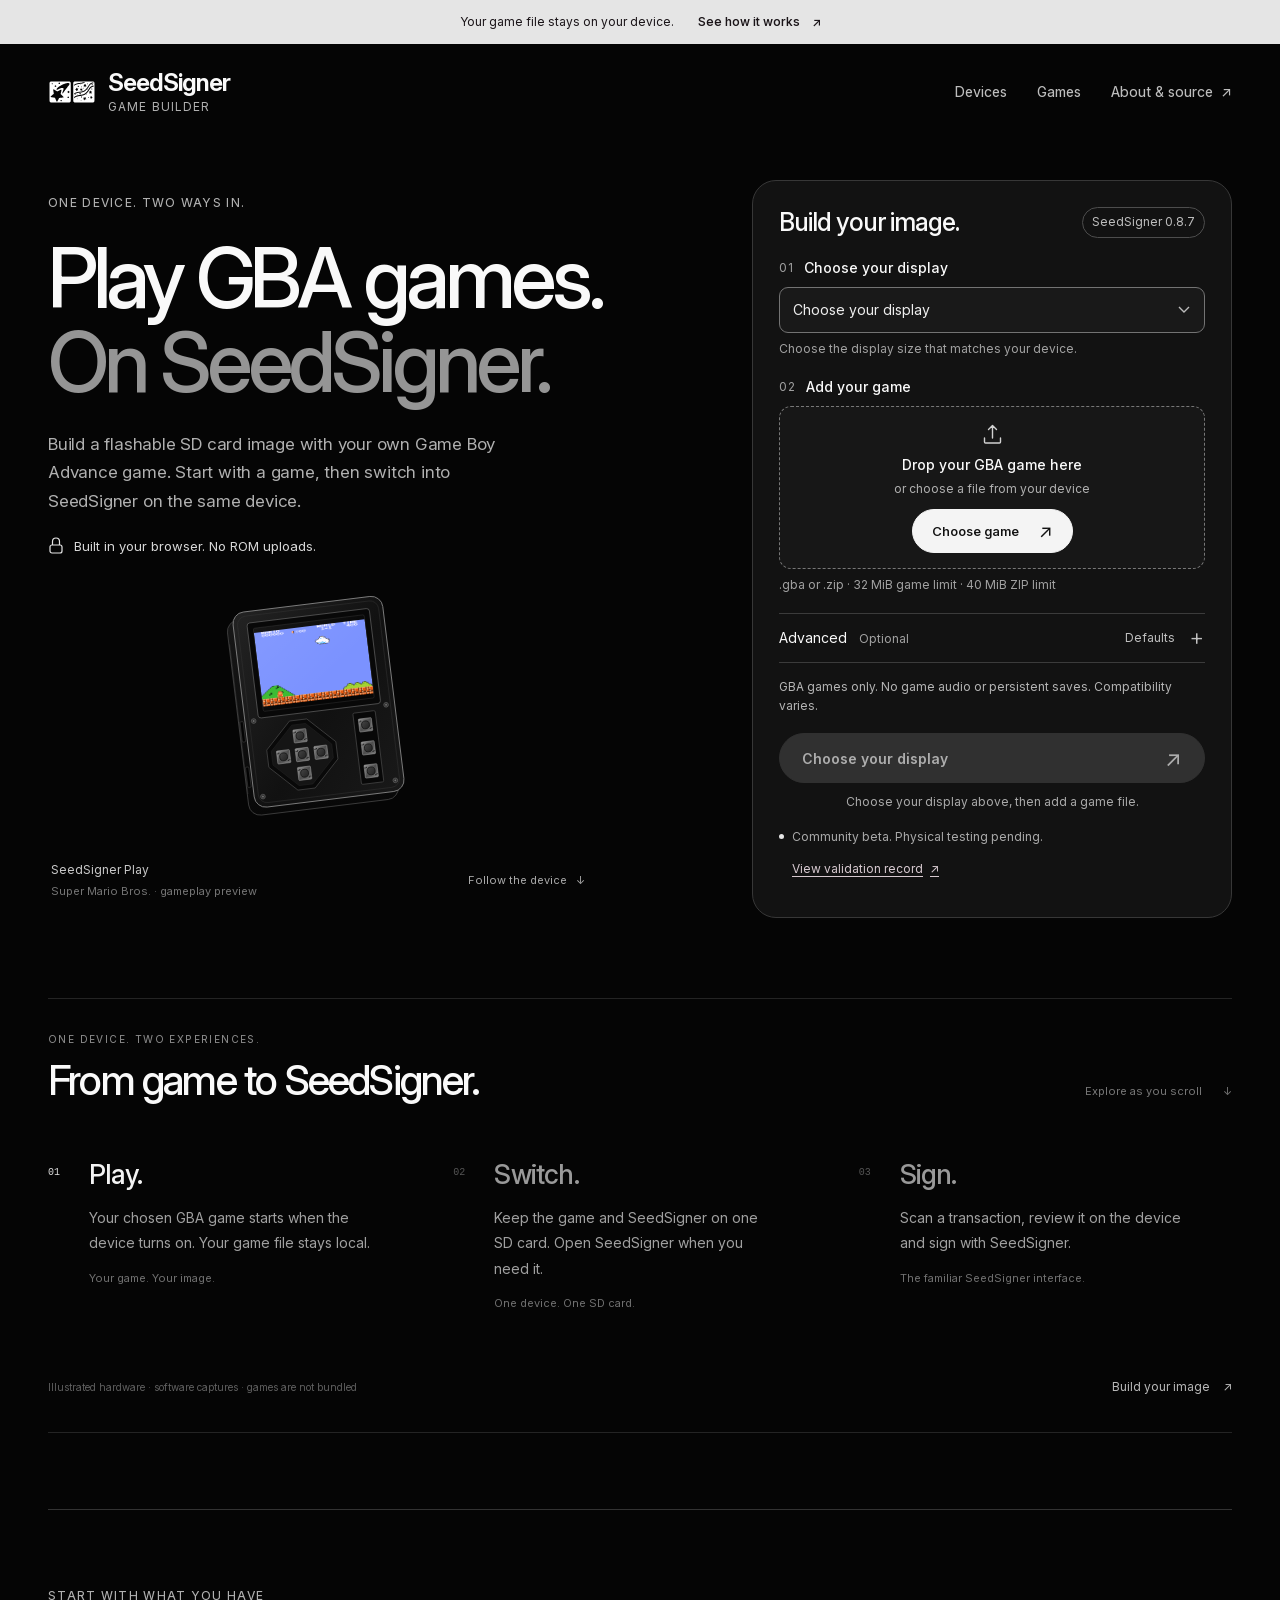
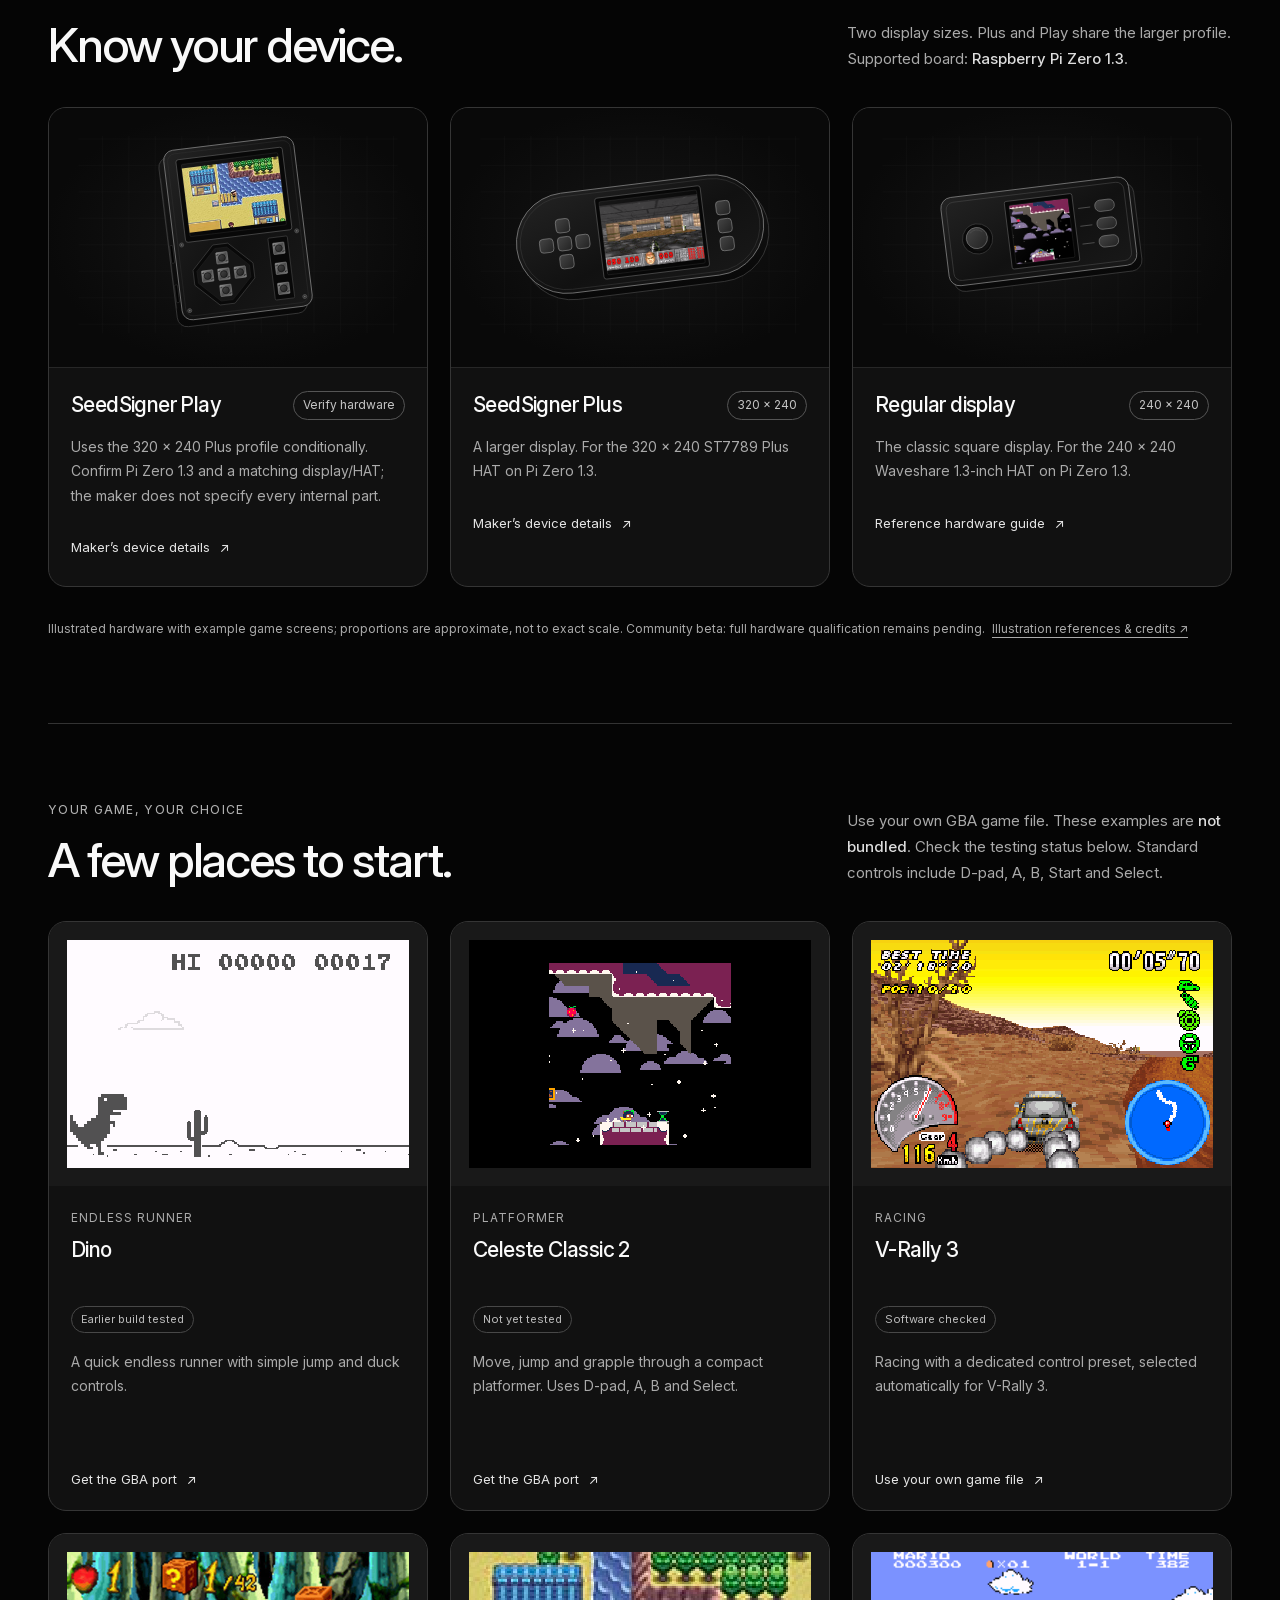
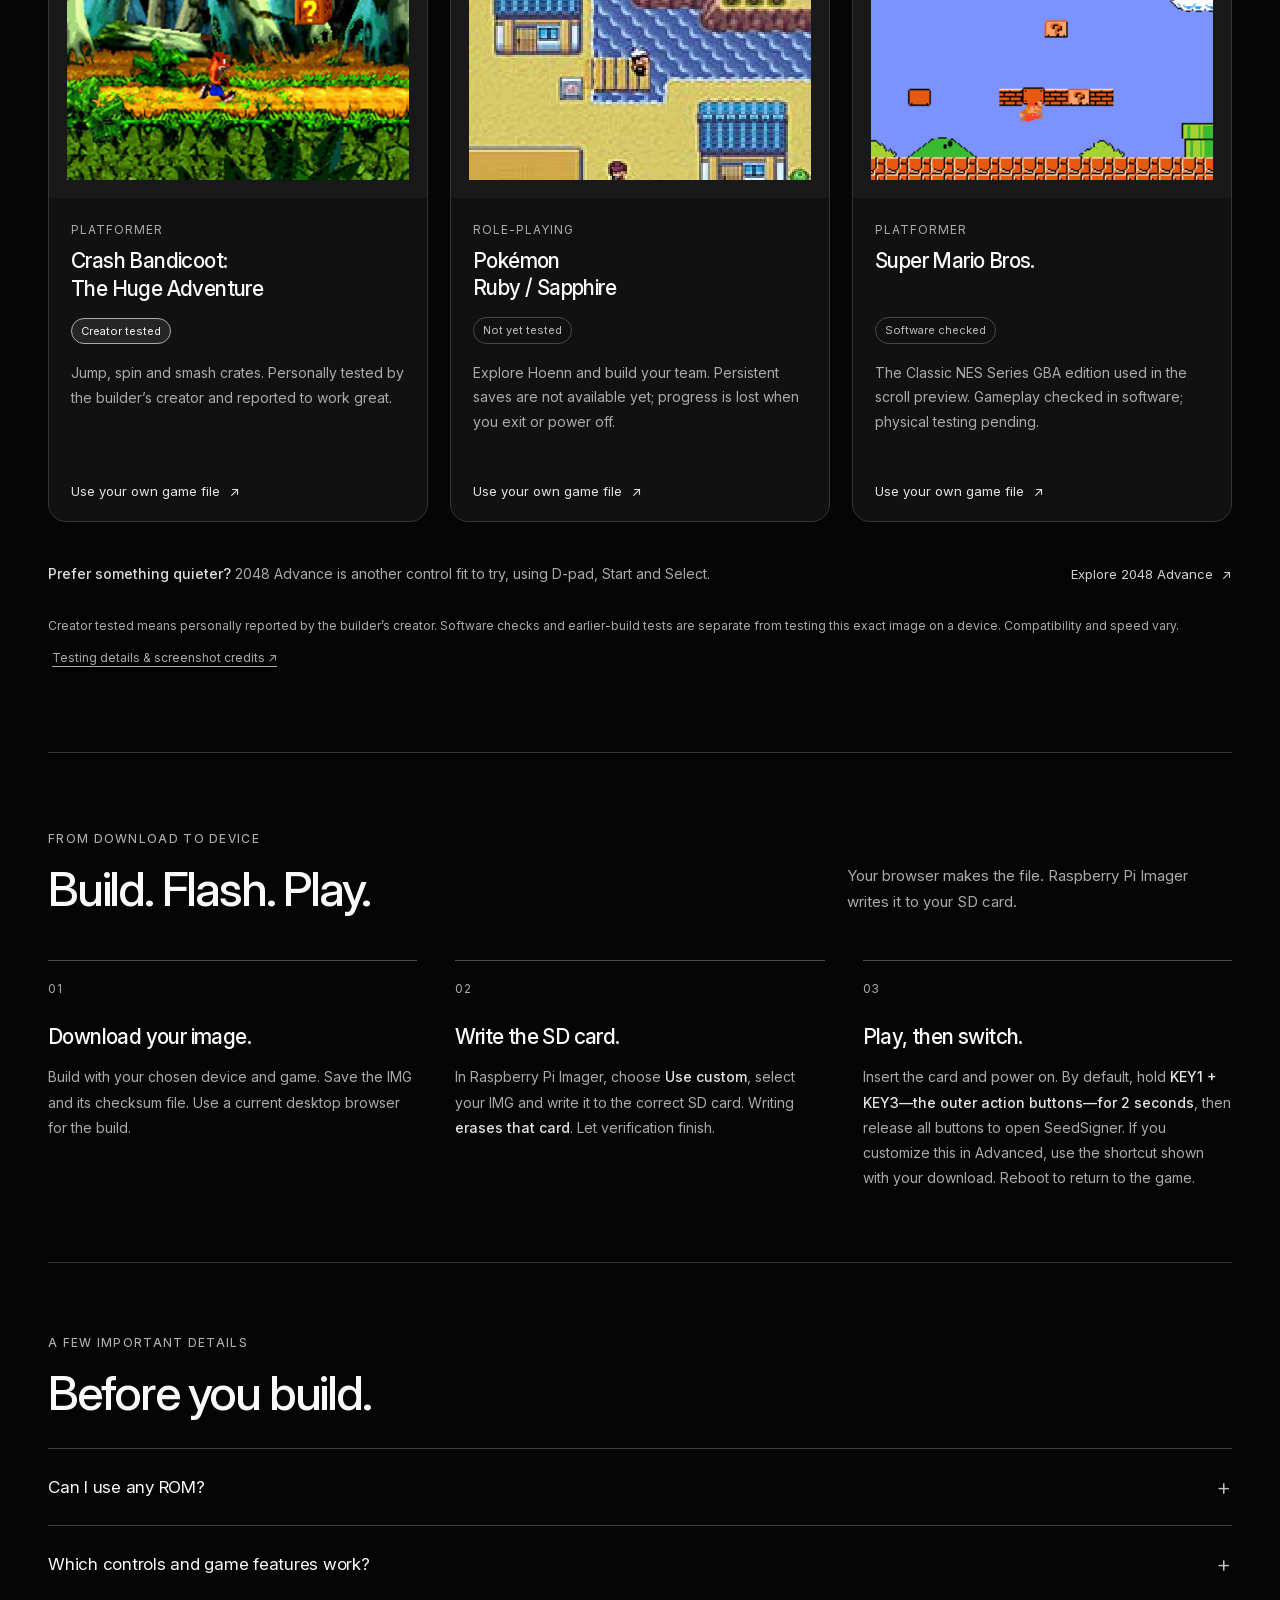
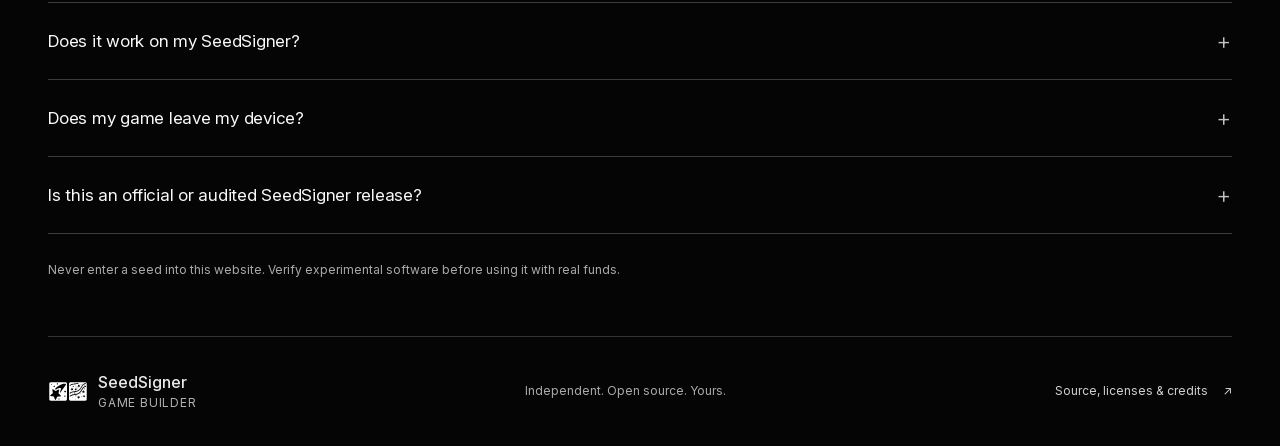
==== commit 212736d0: "Use half the scroll distance for the full Mario to SeedSigner sequence" ====
--- a/index.html
+++ b/index.html
@@ -12,7 +12,7 @@
   <link rel="preload" href="./InterVariable.woff2" as="font" type="font/woff2" crossorigin>
   <link rel="stylesheet" href="./styles-v0.2.4-games.css">
   <script type="module" src="./app-v0.2.4.js"></script>
-  <script type="module" src="./hero-motion-v10.js"></script>
+  <script type="module" src="./hero-motion-v11.js"></script>
 </head>
 <body>
   <a class="skip-link" href="#builder-title">Skip to image builder</a>
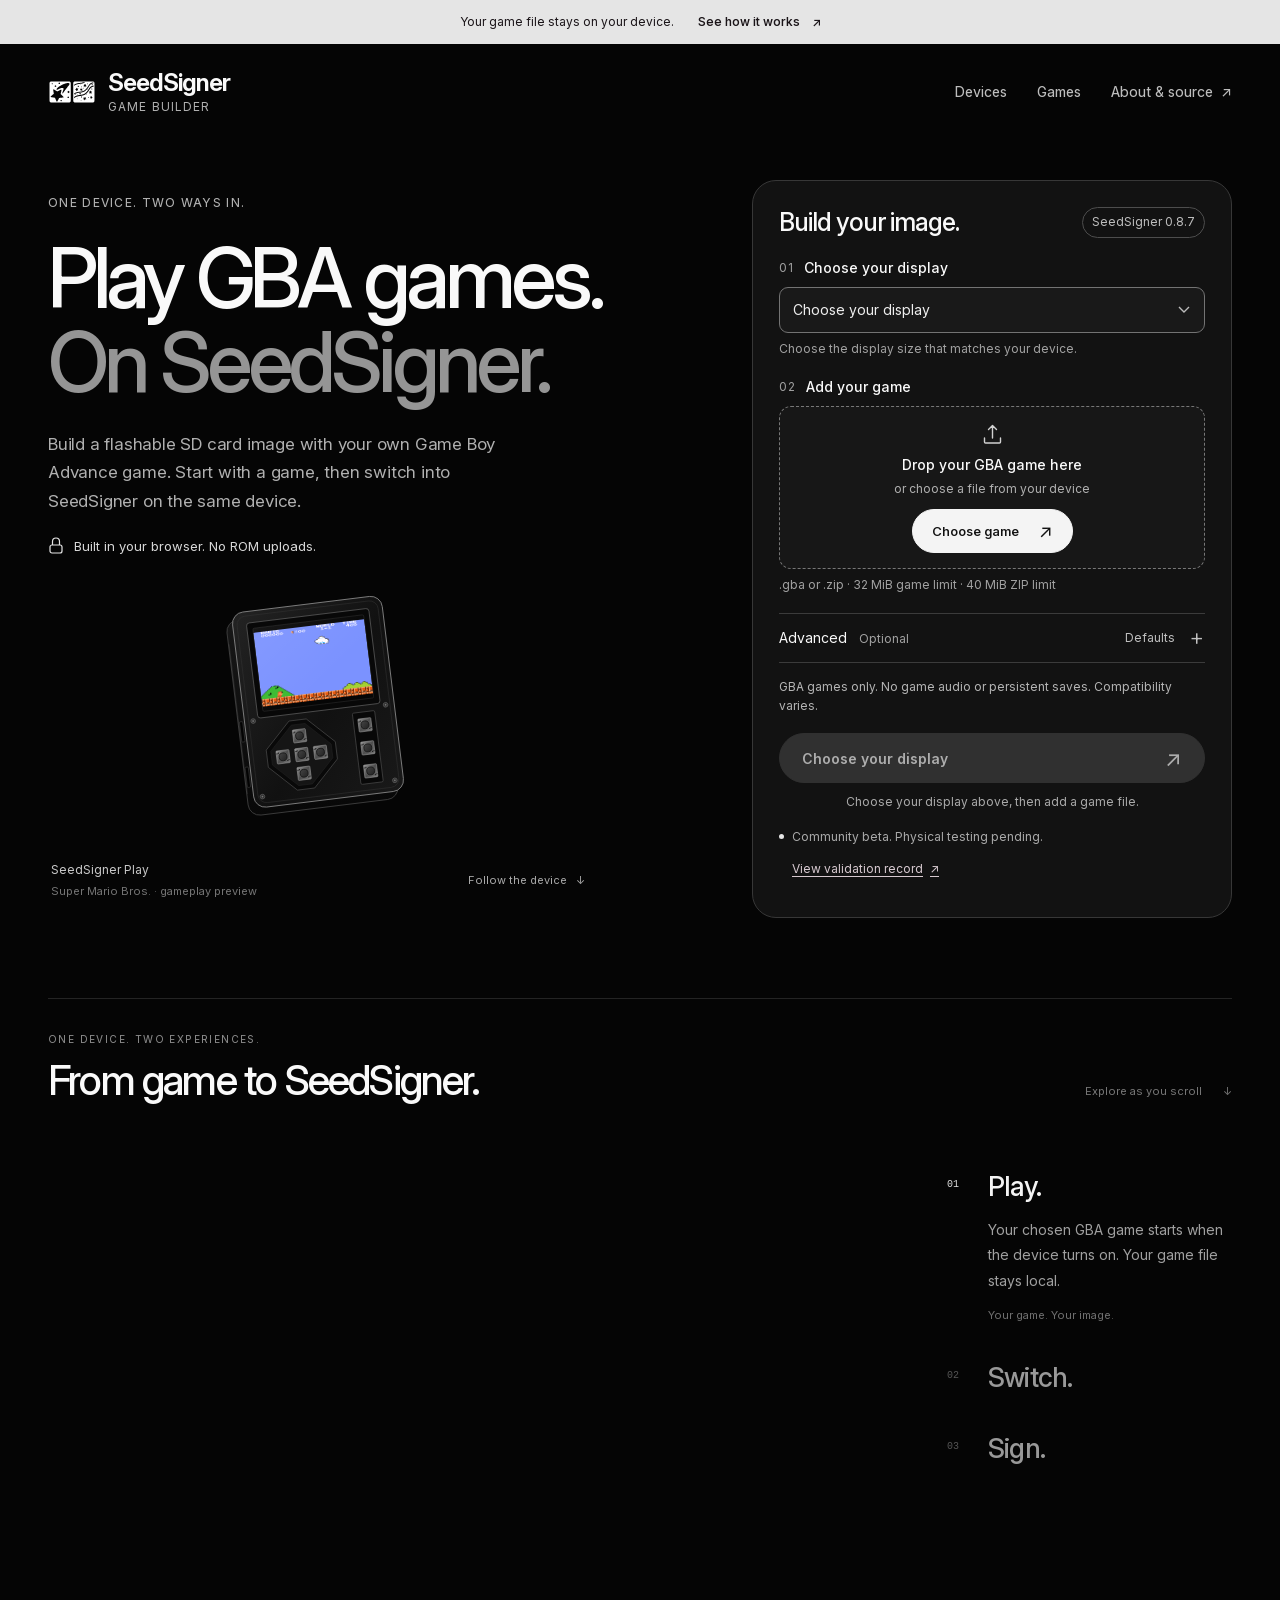
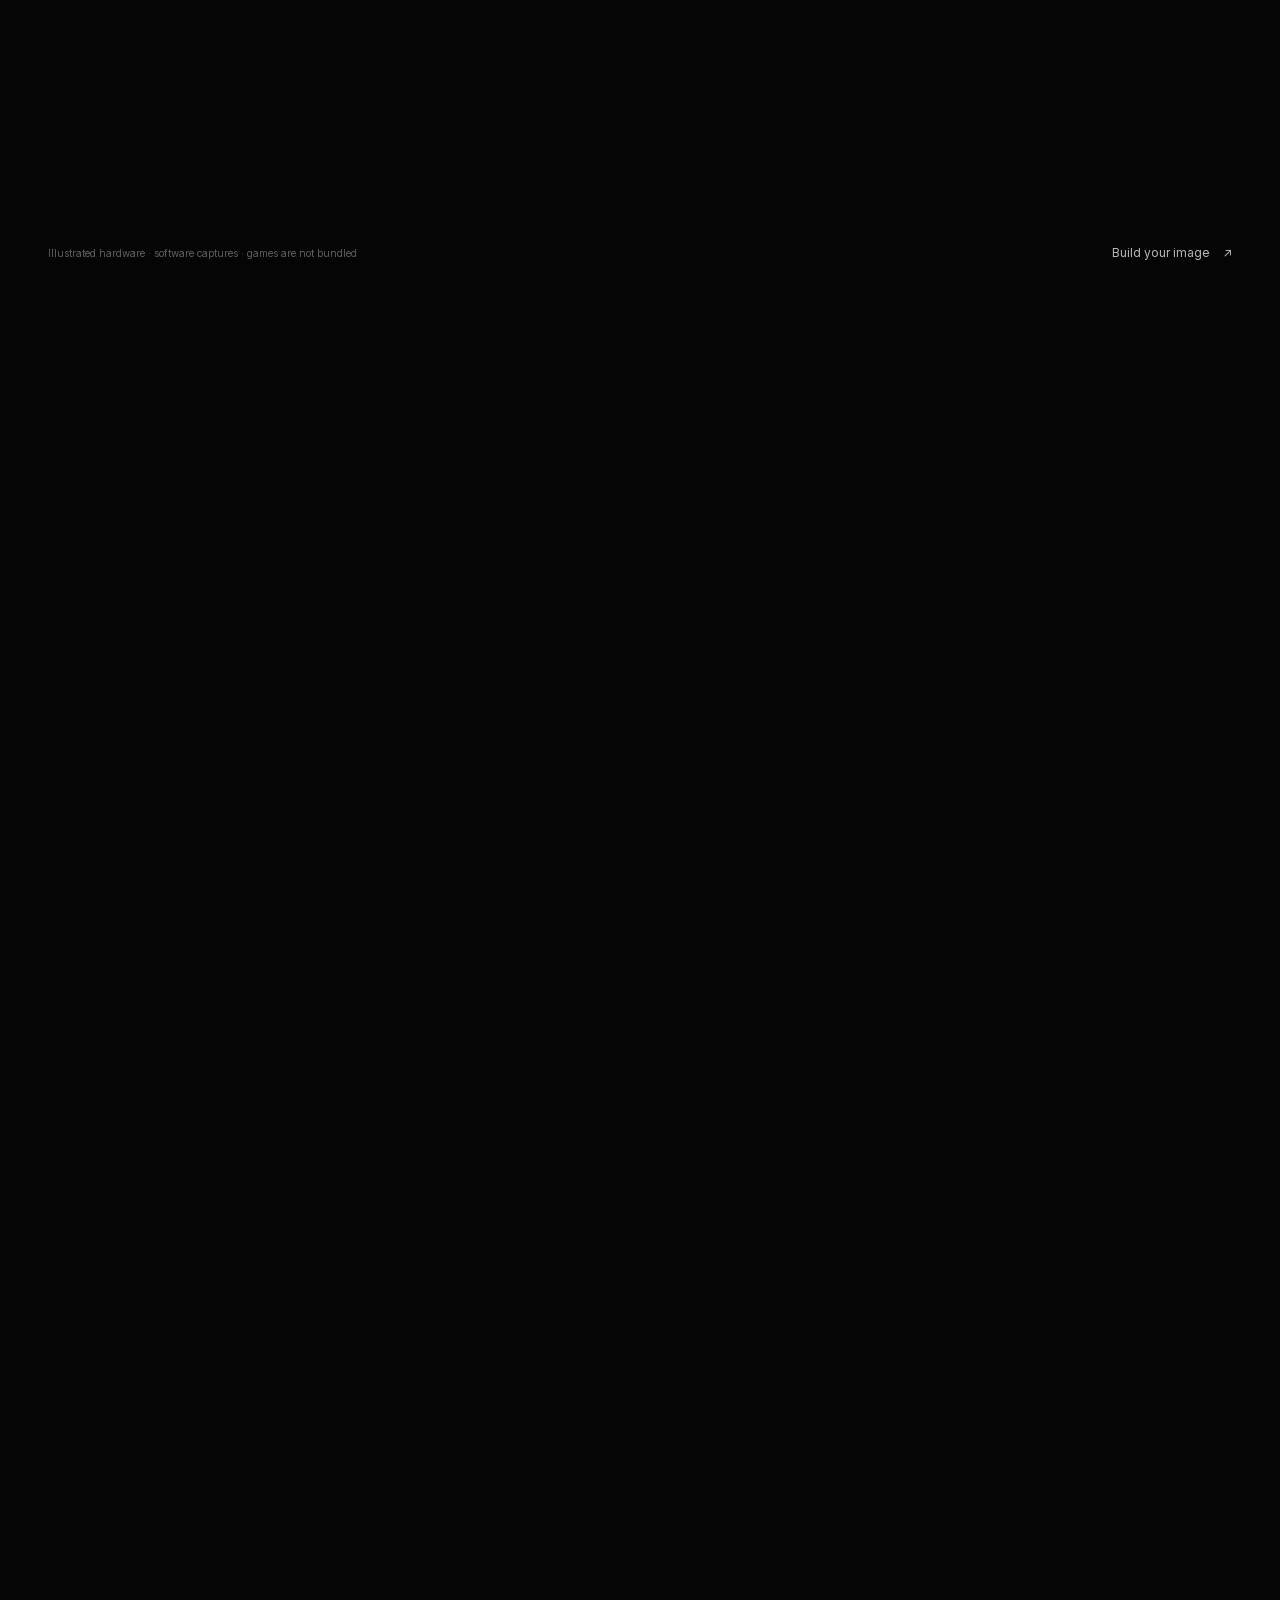
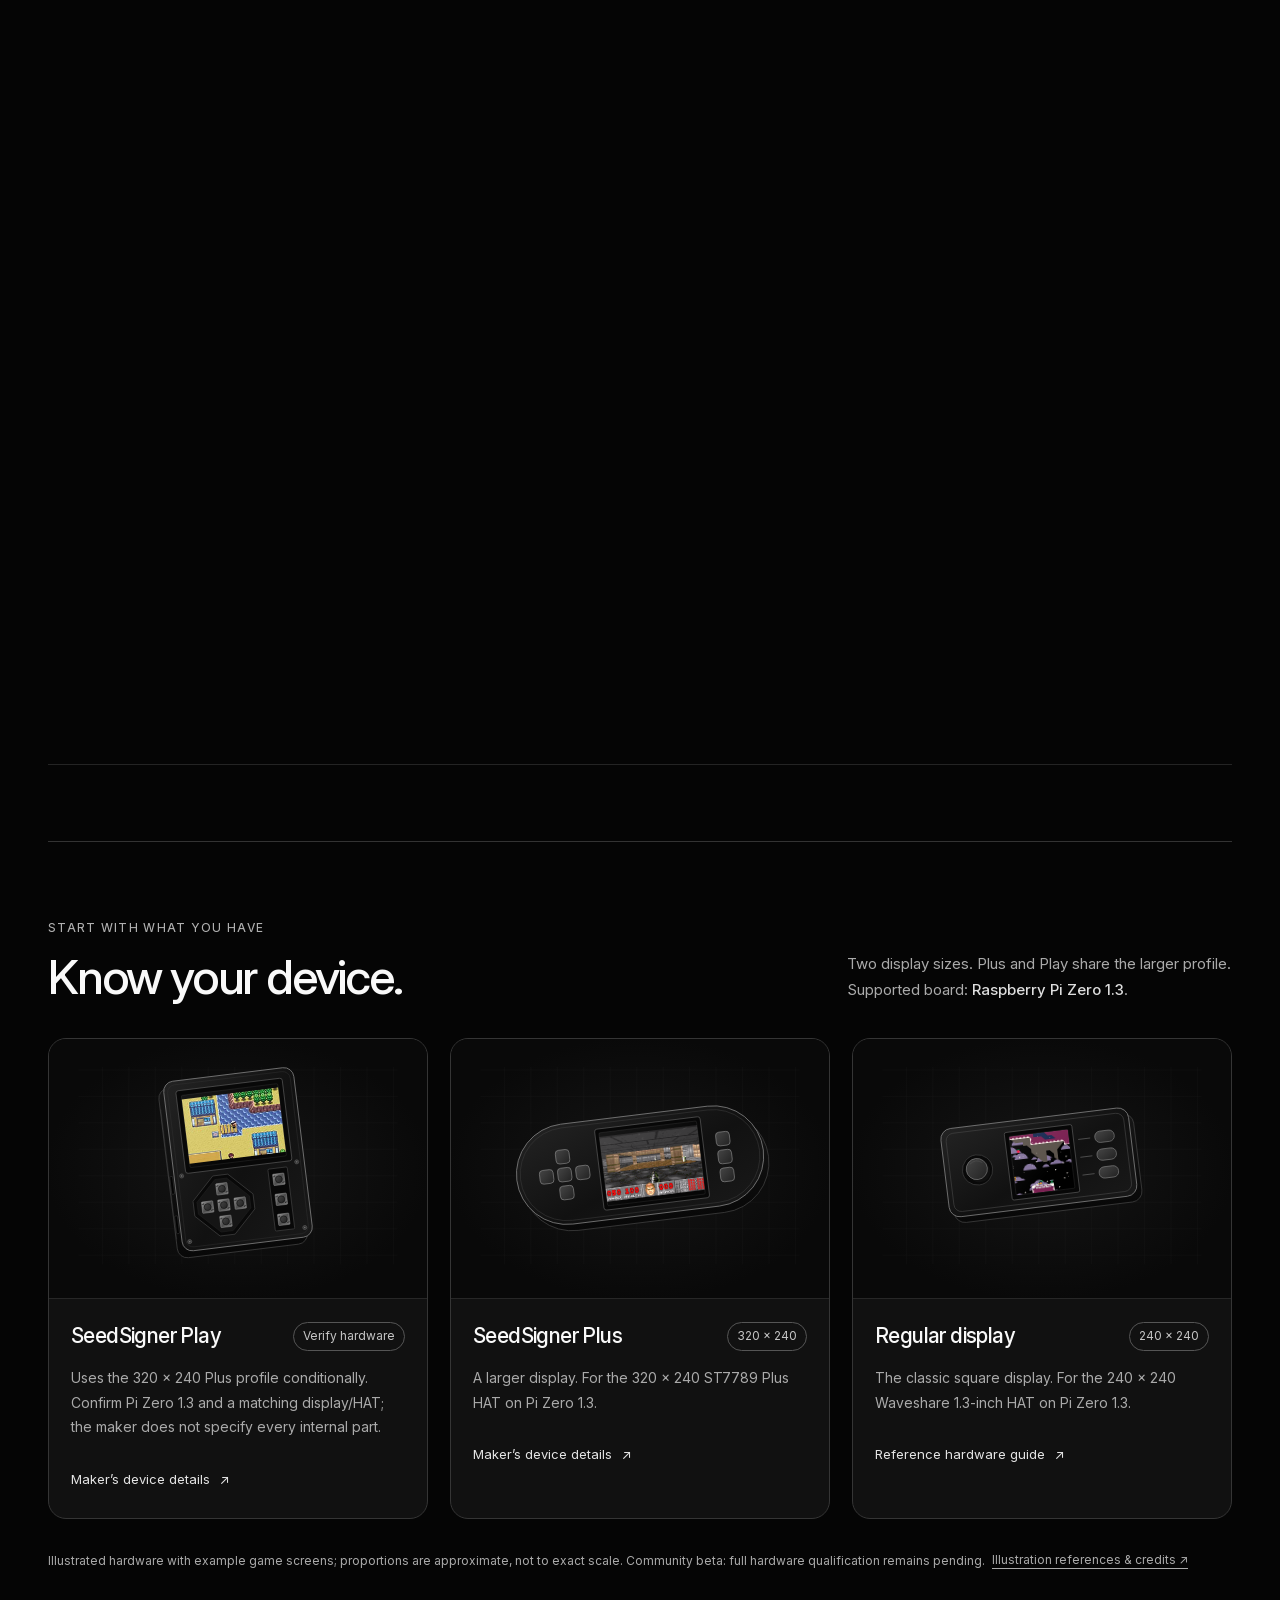
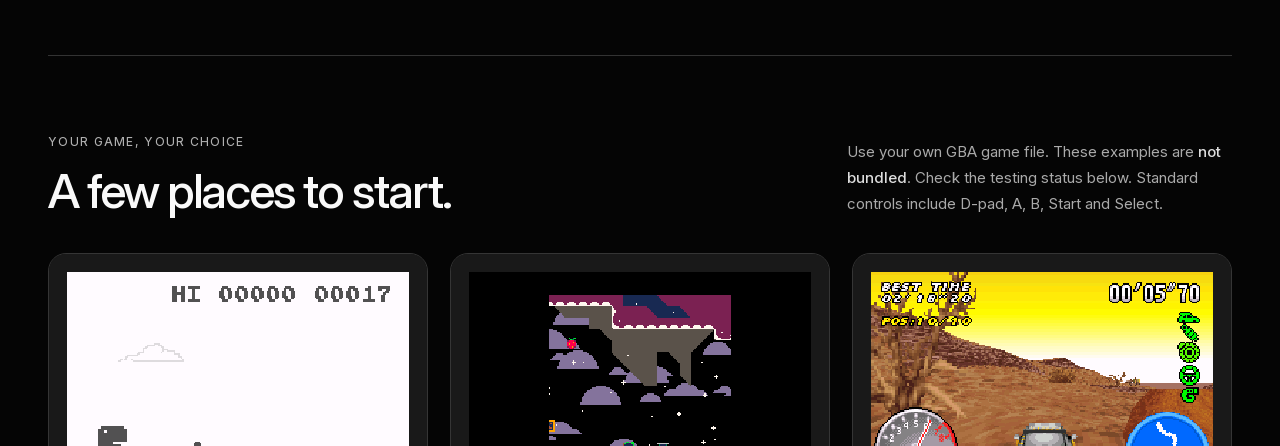
==== commit 55775d46: "Extend Mario briefly after the second question block" ====
--- a/index.html
+++ b/index.html
@@ -12,7 +12,7 @@
   <link rel="preload" href="./InterVariable.woff2" as="font" type="font/woff2" crossorigin>
   <link rel="stylesheet" href="./styles-v0.2.4-games.css">
   <script type="module" src="./app-v0.2.4.js"></script>
-  <script type="module" src="./hero-motion-v11.js"></script>
+  <script type="module" src="./hero-motion-v12.js"></script>
 </head>
 <body>
   <a class="skip-link" href="#builder-title">Skip to image builder</a>
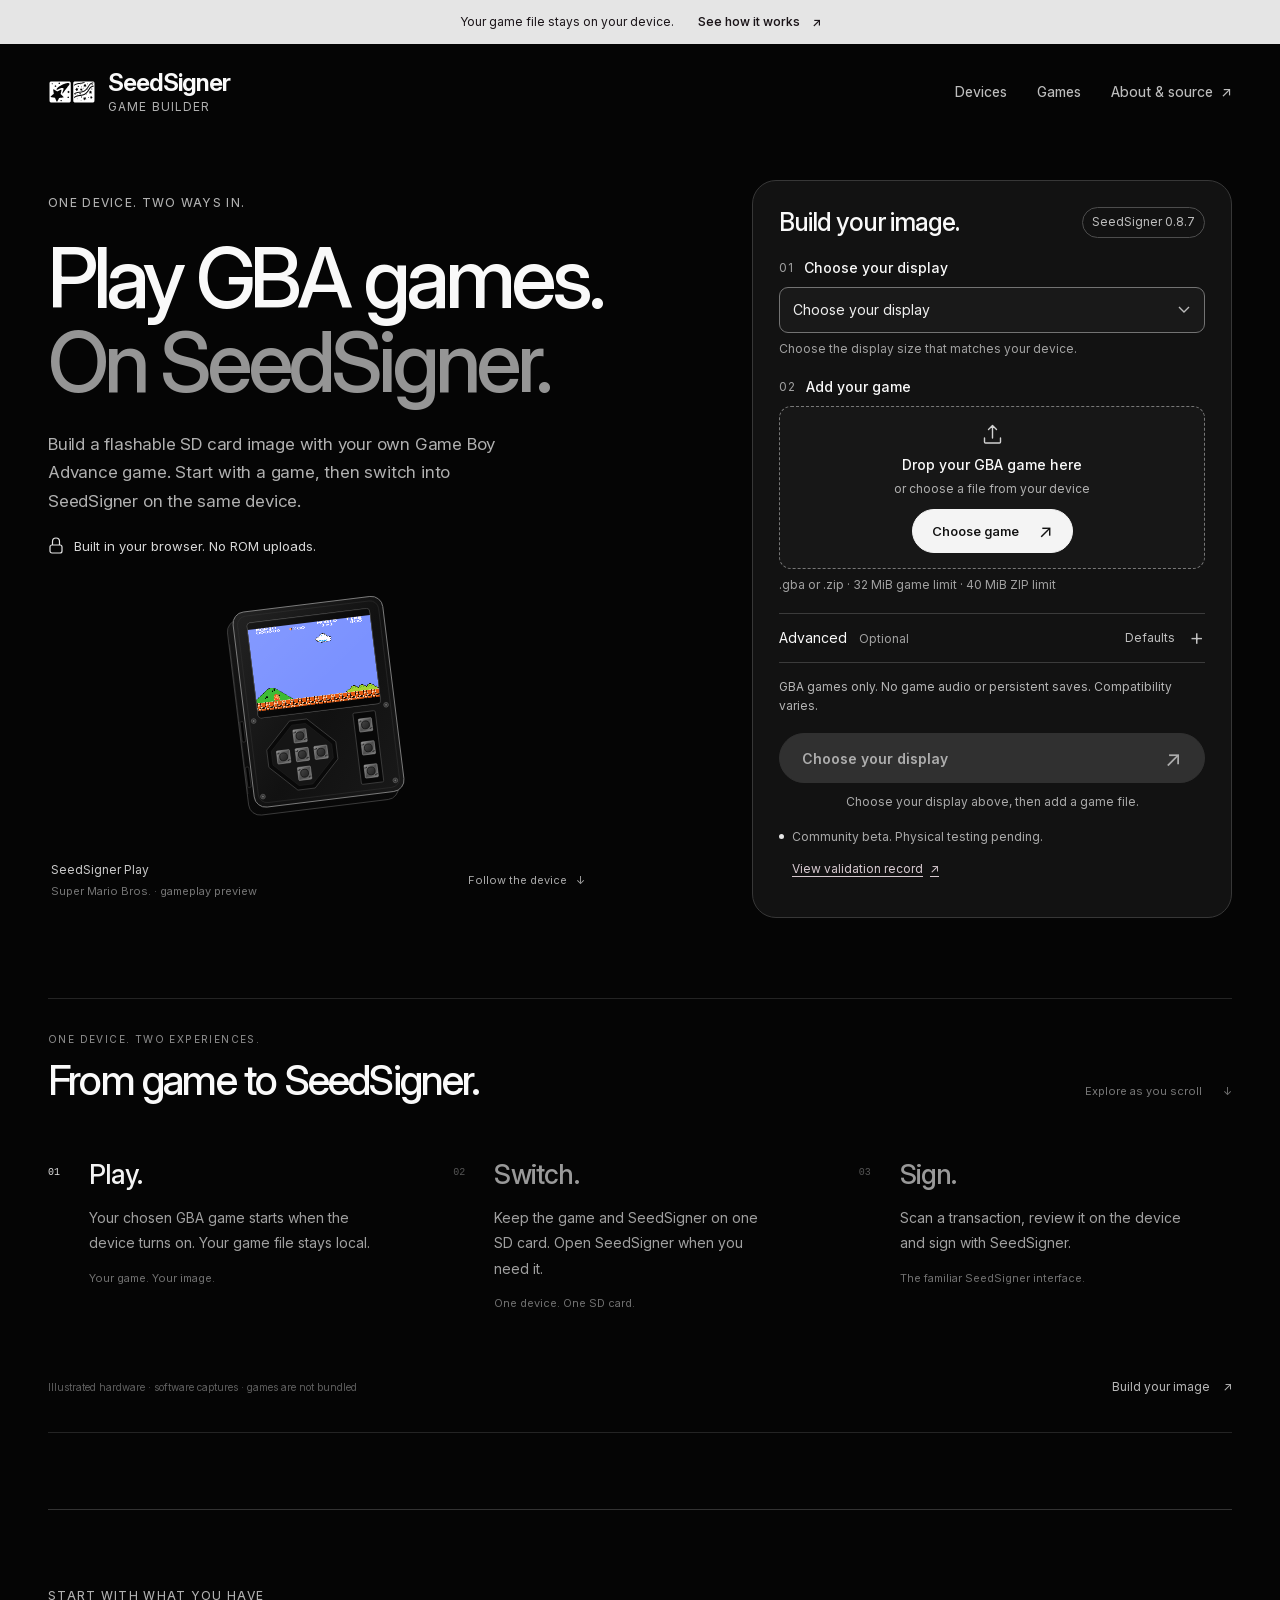
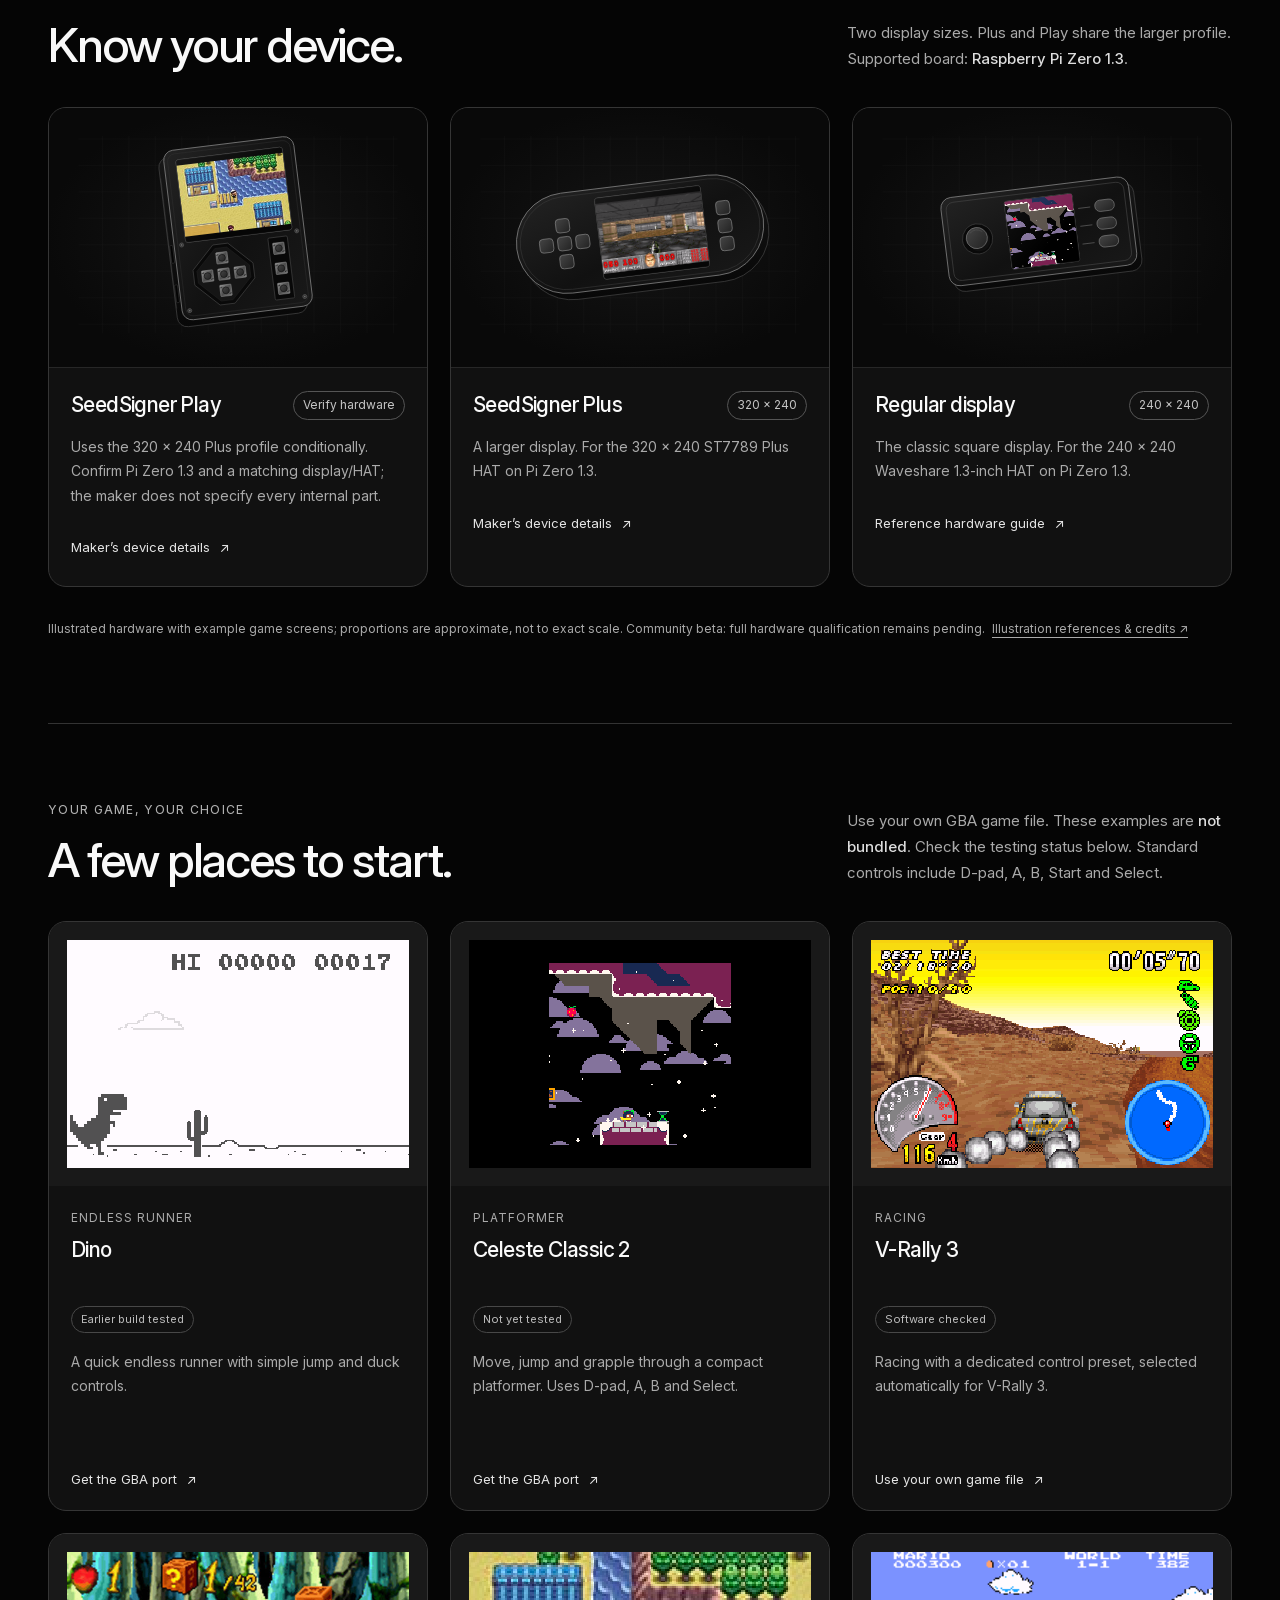
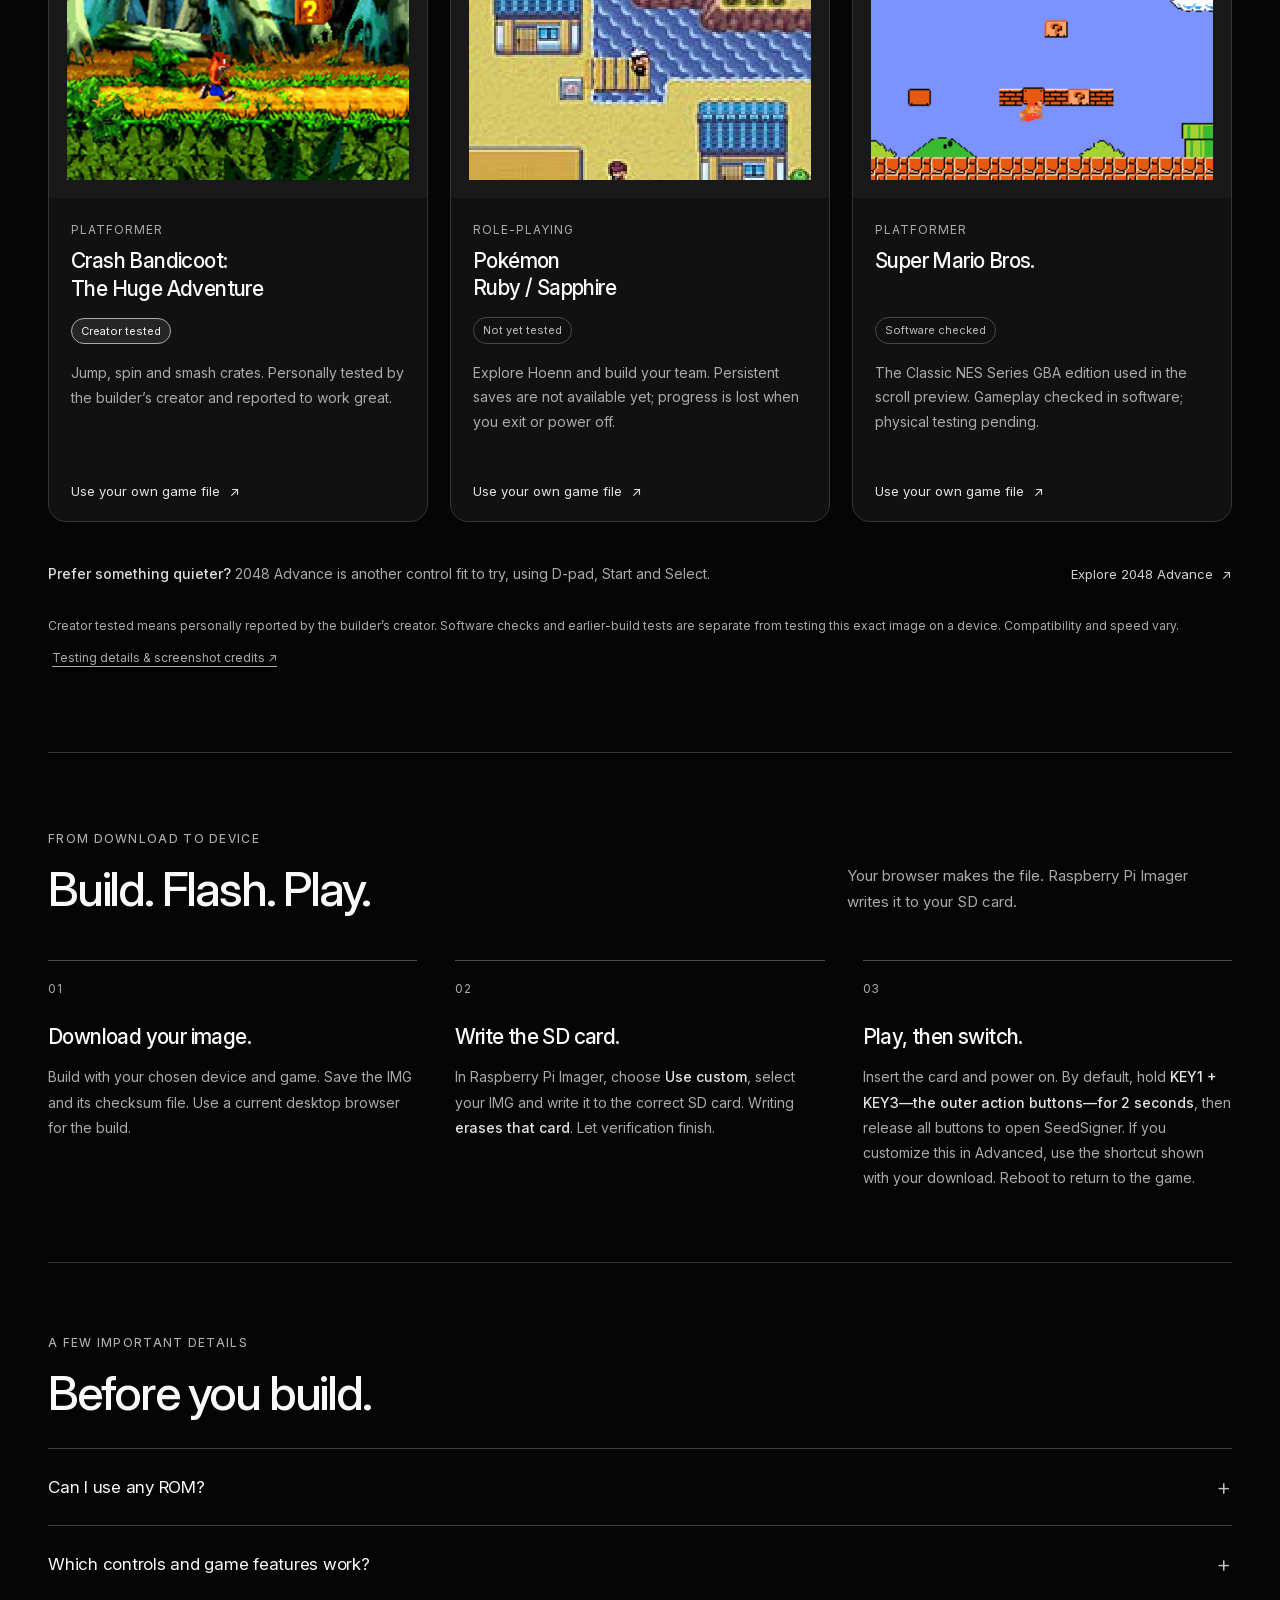
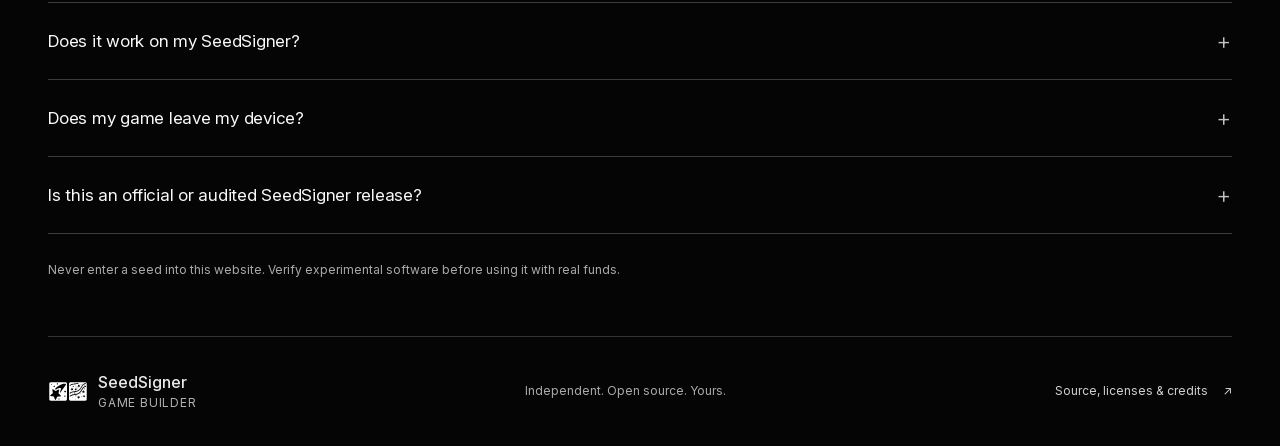
==== commit 0e962be6: "Use full-width screen renders throughout the builder" ====
--- a/index.html
+++ b/index.html
@@ -30,7 +30,7 @@
           <h1 id="hero-title">Play GBA games.<br><span>On SeedSigner.</span></h1>
           <p class="hero-copy">Build a flashable SD card image with your own Game Boy Advance game. Start with a game, then switch into SeedSigner on the same device.</p>
           <div class="local-badge"><svg width="16" height="18" viewBox="0 0 16 18" fill="none" aria-hidden="true"><rect x="2" y="8" width="12" height="8" rx="2" stroke="currentColor" stroke-width="1.2"/><path d="M4.5 8V4.5a3.5 3.5 0 0 1 7 0V8" stroke="currentColor" stroke-width="1.2"/></svg><span>Built in your browser. No ROM uploads.</span></div>
-          <figure class="hero-feature" id="hero-feature"><div class="hero-device-origin" id="hero-device-origin"><div class="hero-device-stage" id="hero-device-stage"><img src="./seedsigner-play-hero.svg?v=3" width="600" height="400" alt="SeedSigner Play illustration showing Super Mario Bros. gameplay." fetchpriority="high"></div></div><figcaption><span>SeedSigner Play <small>Super Mario Bros. · gameplay preview</small></span><a href="#scroll-story">Follow the device <span aria-hidden="true">↓</span></a></figcaption></figure>
+          <figure class="hero-feature" id="hero-feature"><div class="hero-device-origin" id="hero-device-origin"><div class="hero-device-stage" id="hero-device-stage"><img src="./seedsigner-play-hero-v2.svg" width="600" height="400" alt="SeedSigner Play illustration showing Super Mario Bros. gameplay." fetchpriority="high"></div></div><figcaption><span>SeedSigner Play <small>Super Mario Bros. · gameplay preview</small></span><a href="#scroll-story">Follow the device <span aria-hidden="true">↓</span></a></figcaption></figure>
         </div>
 
         <section class="builder-card" aria-labelledby="builder-title">
@@ -84,9 +84,9 @@
       </section>
 
       <section class="devices-section content-section" id="devices" aria-labelledby="devices-title"><div class="section-heading"><div><p class="eyebrow">START WITH WHAT YOU HAVE</p><h2 id="devices-title">Know your device.</h2></div><p>Two display sizes. Plus and Play share the larger profile. Supported board: <strong>Raspberry Pi Zero 1.3</strong>.</p></div><div class="device-grid">
-        <article class="device-card"><div class="device-photo"><img src="./seedsigner-play-render.svg" width="600" height="400" alt="SeedSigner Play illustration, with a portrait shell, five separate tactile direction/select buttons and three vertically stacked action buttons below the screen. Pokémon Ruby / Sapphire screen is a game-frame composite." loading="lazy"></div><div class="device-body"><div class="device-heading"><h3>SeedSigner Play</h3><span class="status-pill">Verify hardware</span></div><p>Uses the 320 × 240 Plus profile conditionally. Confirm Pi Zero 1.3 and a matching display/HAT; the maker does not specify every internal part.</p><a class="card-link" href="https://bitkitbtc.com/product/seedsigner-play/">Maker’s device details <span aria-hidden="true">↗</span></a></div></article>
-        <article class="device-card"><div class="device-photo"><img src="./seedsigner-plus-render.svg" width="600" height="400" alt="SeedSigner Plus illustration, with a long capsule enclosure, five separate direction/select buttons to the left of its landscape screen and three action buttons to the right. Doom for Game Boy Advance screen is a game-frame composite." loading="lazy"></div><div class="device-body"><div class="device-heading"><h3>SeedSigner Plus</h3><span class="status-pill">320 × 240</span></div><p>A larger display. For the 320 × 240 ST7789 Plus HAT on Pi Zero 1.3.</p><a class="card-link" href="https://bitkitbtc.com/product/seedsigner-plus/">Maker’s device details <span aria-hidden="true">↗</span></a></div></article>
-        <article class="device-card"><div class="device-photo regular-photo"><img src="./seedsigner-regular-render.svg?v=3" width="600" height="400" alt="Regular SeedSigner illustration, with a wide rectangular enclosure, square screen, one joystick to the left and three pill-shaped action buttons to the right. Celeste Classic 2 screen is a game-frame composite." loading="lazy"></div><div class="device-body"><div class="device-heading"><h3>Regular display</h3><span class="status-pill">240 × 240</span></div><p>The classic square display. For the 240 × 240 Waveshare 1.3-inch HAT on Pi Zero 1.3.</p><a class="card-link" href="https://seedsigner.com/seedsigner-independent-custody-guide/">Reference hardware guide <span aria-hidden="true">↗</span></a></div></article>
+        <article class="device-card"><div class="device-photo"><img src="./seedsigner-play-render-v2.svg" width="600" height="400" alt="SeedSigner Play illustration, with a portrait shell, five separate tactile direction/select buttons and three vertically stacked action buttons below the screen. Pokémon Ruby / Sapphire screen is a game-frame composite." loading="lazy"></div><div class="device-body"><div class="device-heading"><h3>SeedSigner Play</h3><span class="status-pill">Verify hardware</span></div><p>Uses the 320 × 240 Plus profile conditionally. Confirm Pi Zero 1.3 and a matching display/HAT; the maker does not specify every internal part.</p><a class="card-link" href="https://bitkitbtc.com/product/seedsigner-play/">Maker’s device details <span aria-hidden="true">↗</span></a></div></article>
+        <article class="device-card"><div class="device-photo"><img src="./seedsigner-plus-render-v2.svg" width="600" height="400" alt="SeedSigner Plus illustration, with a long capsule enclosure, five separate direction/select buttons to the left of its landscape screen and three action buttons to the right. Doom for Game Boy Advance screen is a game-frame composite." loading="lazy"></div><div class="device-body"><div class="device-heading"><h3>SeedSigner Plus</h3><span class="status-pill">320 × 240</span></div><p>A larger display. For the 320 × 240 ST7789 Plus HAT on Pi Zero 1.3.</p><a class="card-link" href="https://bitkitbtc.com/product/seedsigner-plus/">Maker’s device details <span aria-hidden="true">↗</span></a></div></article>
+        <article class="device-card"><div class="device-photo regular-photo"><img src="./seedsigner-regular-render-v2.svg" width="600" height="400" alt="Regular SeedSigner illustration, with a wide rectangular enclosure, square screen, one joystick to the left and three pill-shaped action buttons to the right. Celeste Classic 2 screen is a game-frame composite." loading="lazy"></div><div class="device-body"><div class="device-heading"><h3>Regular display</h3><span class="status-pill">240 × 240</span></div><p>The classic square display. For the 240 × 240 Waveshare 1.3-inch HAT on Pi Zero 1.3.</p><a class="card-link" href="https://seedsigner.com/seedsigner-independent-custody-guide/">Reference hardware guide <span aria-hidden="true">↗</span></a></div></article>
       </div><p class="section-footnote">Illustrated hardware with example game screens; proportions are approximate, not to exact scale. Community beta: full hardware qualification remains pending. <a href="./about.html#credits">Illustration references &amp; credits ↗</a></p></section>
 
       <section class="games-section content-section" id="games" aria-labelledby="games-title"><div class="section-heading"><div><p class="eyebrow">YOUR GAME, YOUR CHOICE</p><h2 id="games-title">A few places to start.</h2></div><p>Use your own GBA game file. These examples are <strong>not bundled</strong>. Check the testing status below. Standard controls include D-pad, A, B, Start and Select.</p></div><div class="game-grid">
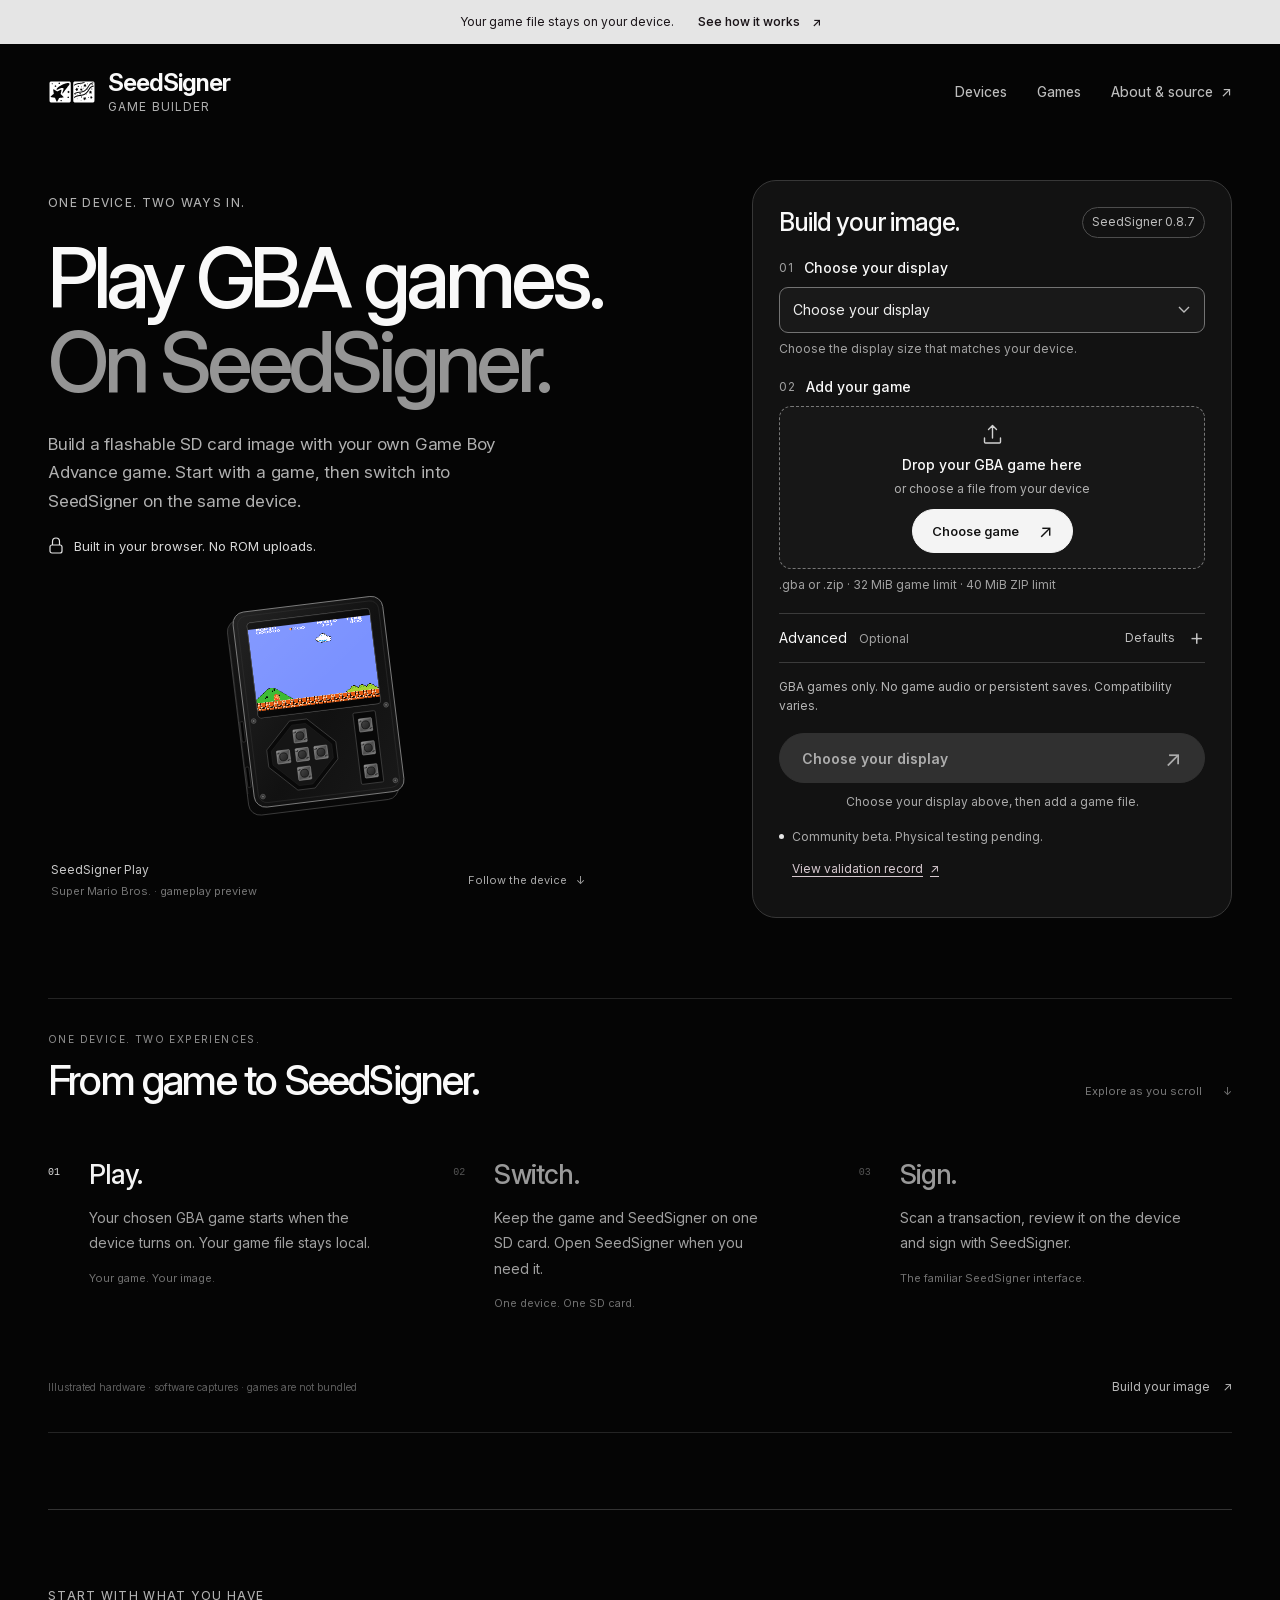
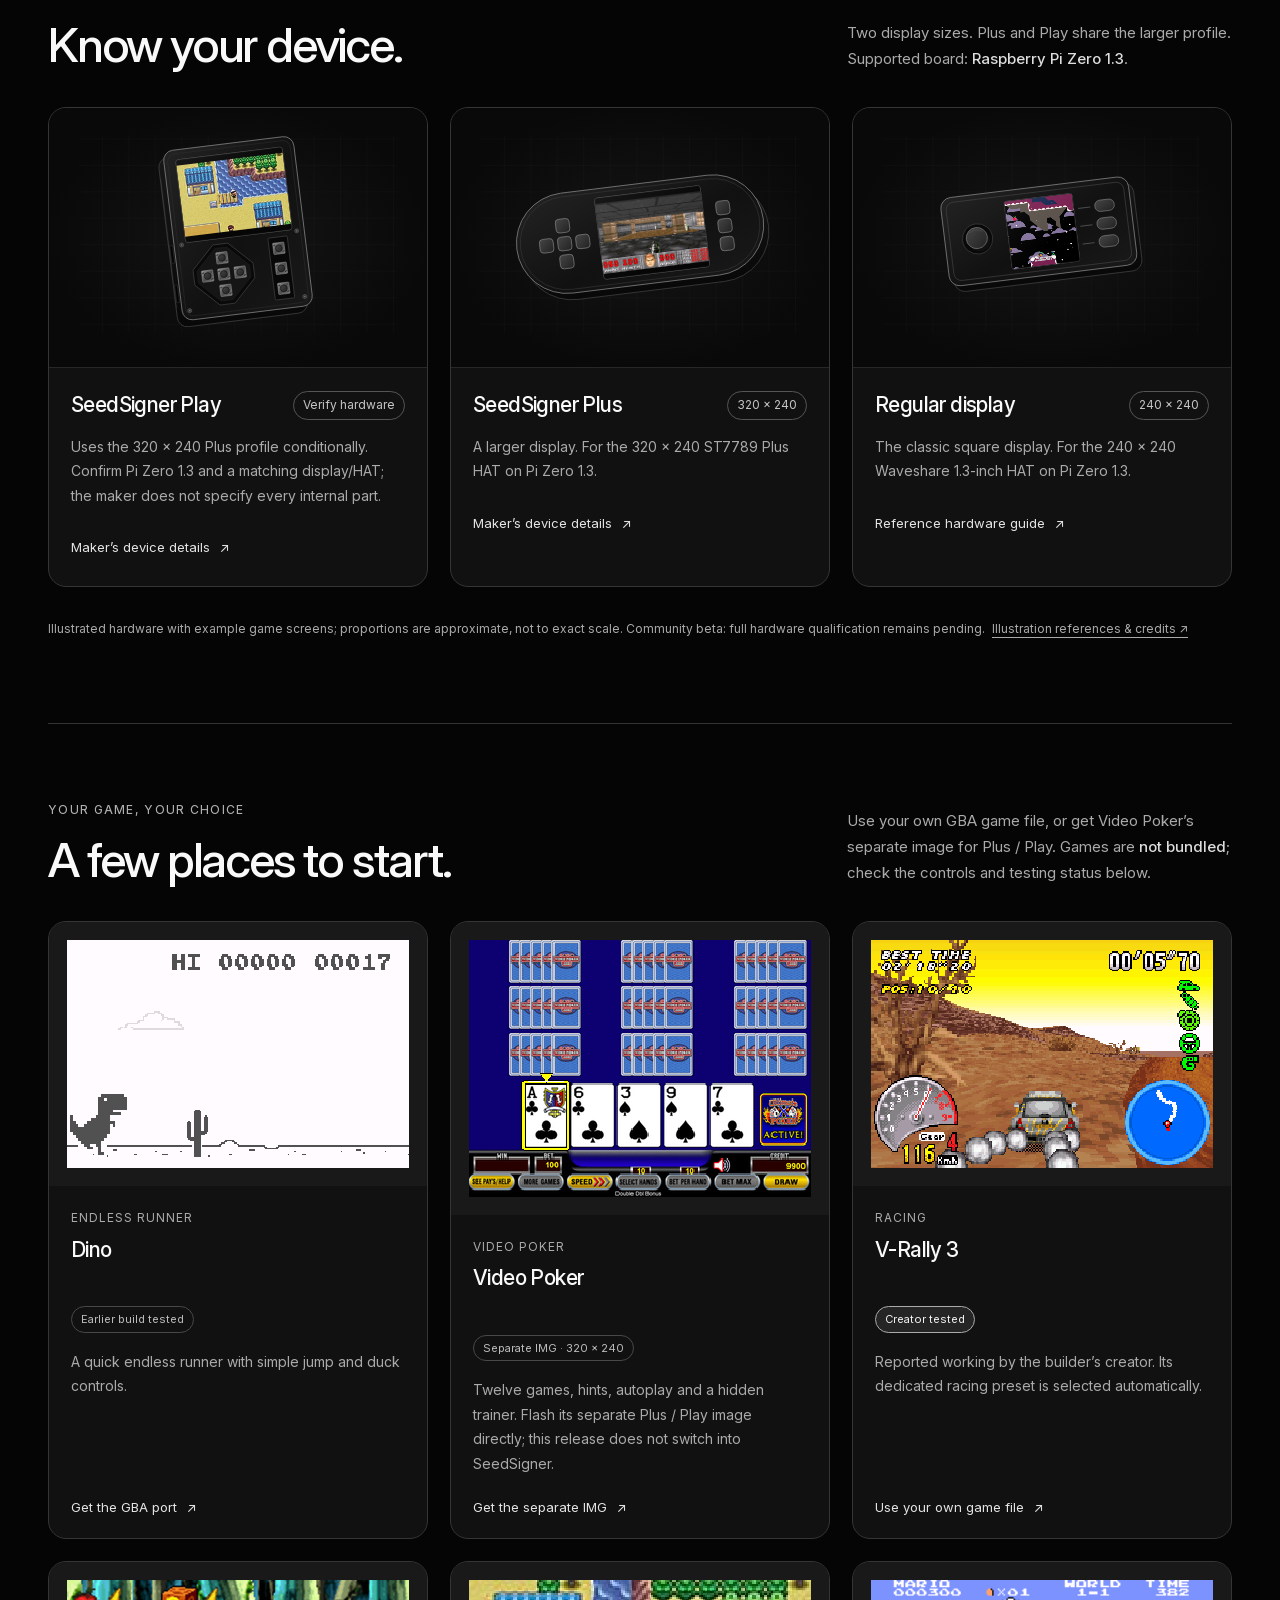
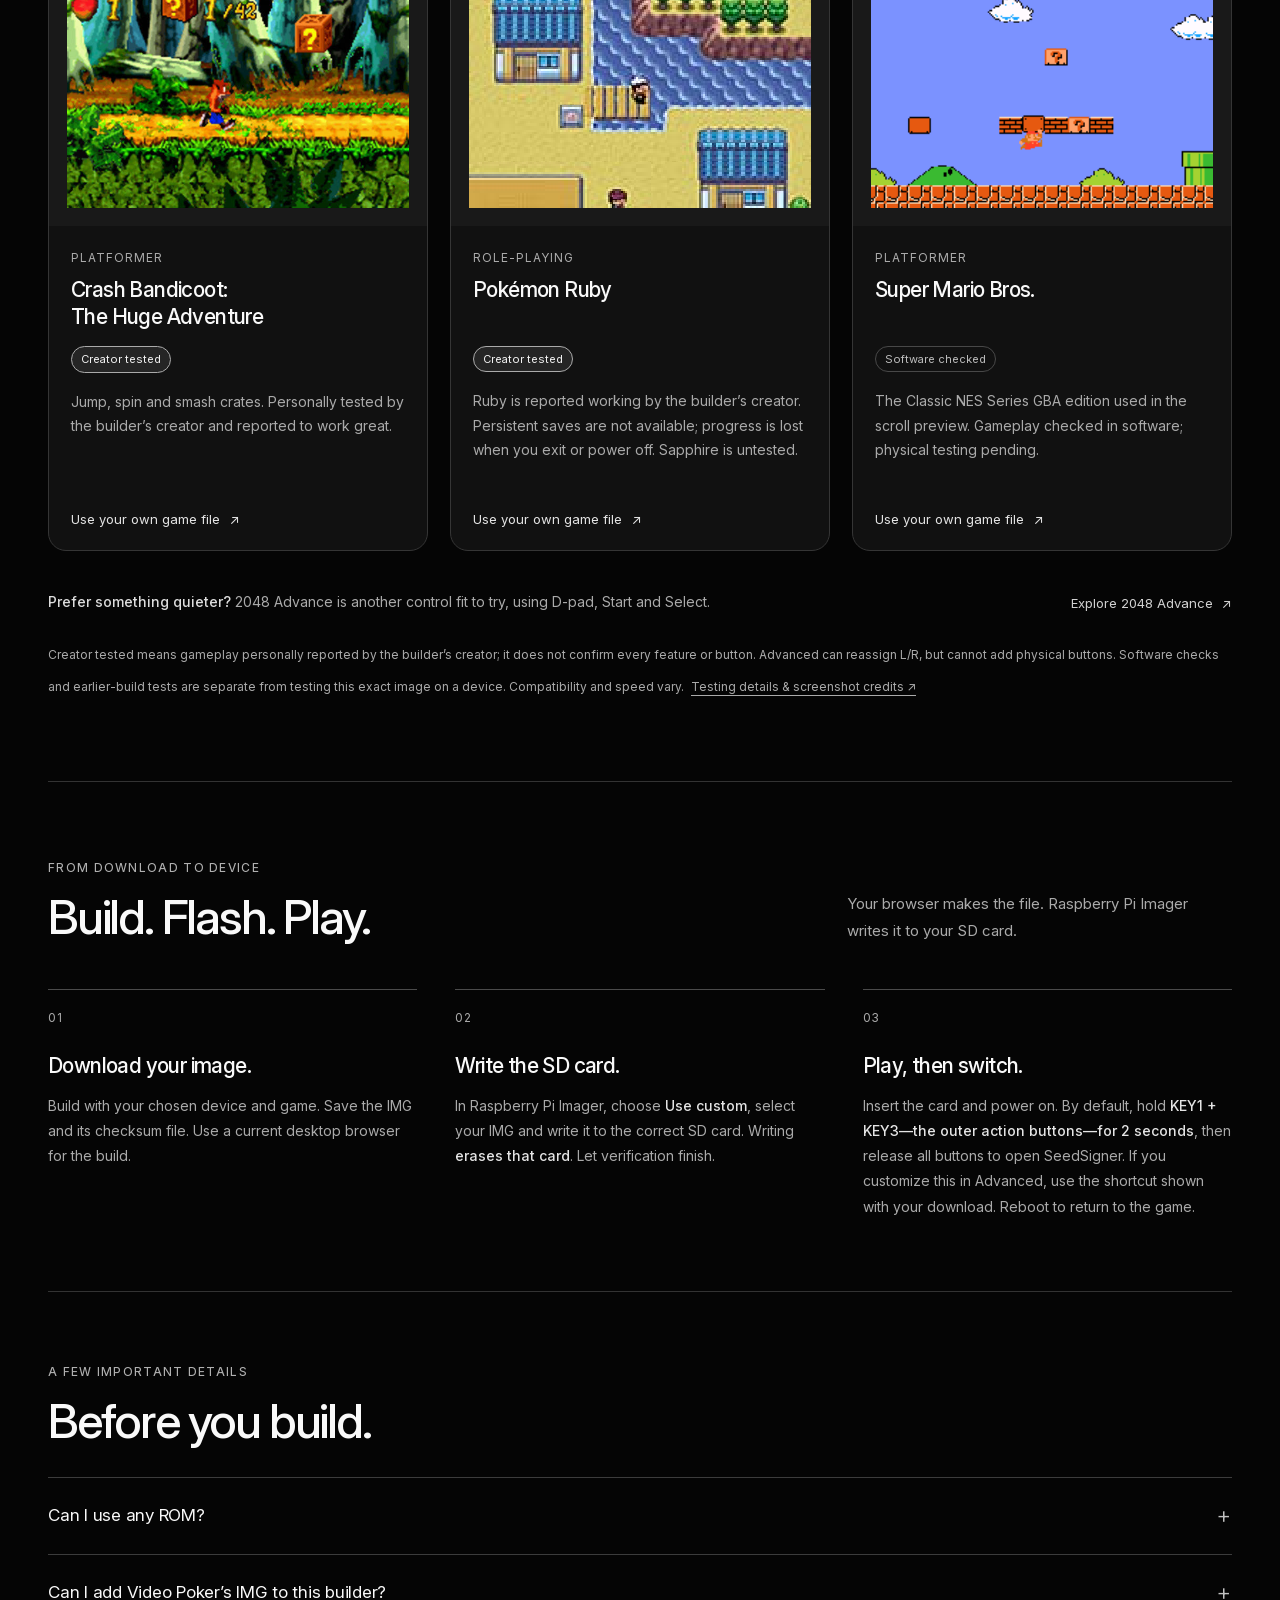
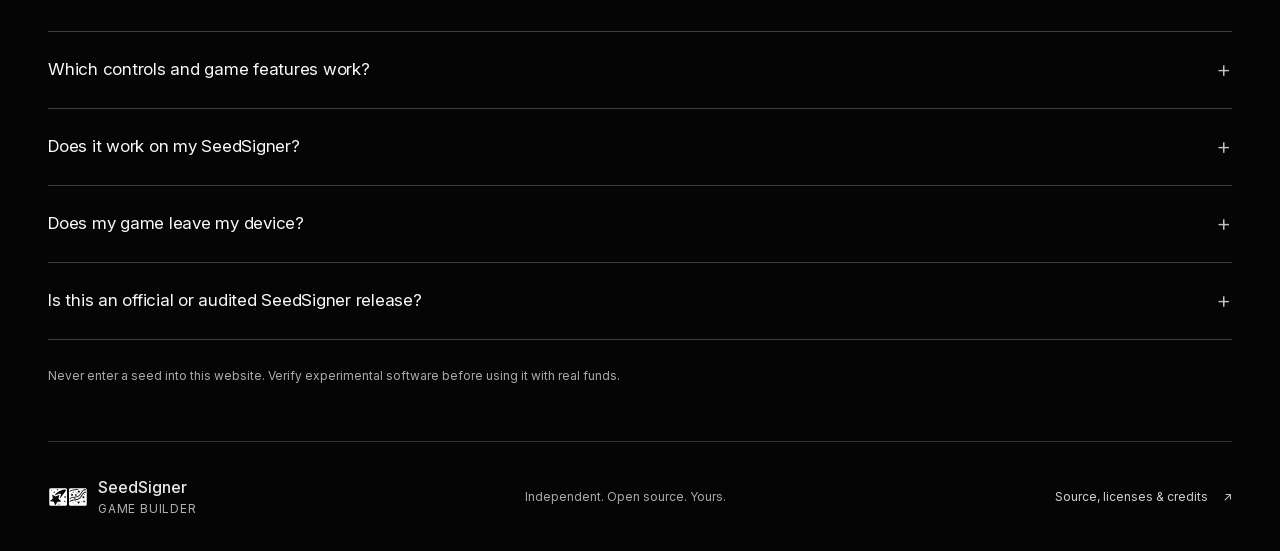
==== commit 05223158: "Feature Video Poker and update creator-tested game evidence" ====
--- a/index.html
+++ b/index.html
@@ -89,20 +89,21 @@
         <article class="device-card"><div class="device-photo regular-photo"><img src="./seedsigner-regular-render-v2.svg" width="600" height="400" alt="Regular SeedSigner illustration, with a wide rectangular enclosure, square screen, one joystick to the left and three pill-shaped action buttons to the right. Celeste Classic 2 screen is a game-frame composite." loading="lazy"></div><div class="device-body"><div class="device-heading"><h3>Regular display</h3><span class="status-pill">240 × 240</span></div><p>The classic square display. For the 240 × 240 Waveshare 1.3-inch HAT on Pi Zero 1.3.</p><a class="card-link" href="https://seedsigner.com/seedsigner-independent-custody-guide/">Reference hardware guide <span aria-hidden="true">↗</span></a></div></article>
       </div><p class="section-footnote">Illustrated hardware with example game screens; proportions are approximate, not to exact scale. Community beta: full hardware qualification remains pending. <a href="./about.html#credits">Illustration references &amp; credits ↗</a></p></section>
 
-      <section class="games-section content-section" id="games" aria-labelledby="games-title"><div class="section-heading"><div><p class="eyebrow">YOUR GAME, YOUR CHOICE</p><h2 id="games-title">A few places to start.</h2></div><p>Use your own GBA game file. These examples are <strong>not bundled</strong>. Check the testing status below. Standard controls include D-pad, A, B, Start and Select.</p></div><div class="game-grid">
+      <section class="games-section content-section" id="games" aria-labelledby="games-title"><div class="section-heading"><div><p class="eyebrow">YOUR GAME, YOUR CHOICE</p><h2 id="games-title">A few places to start.</h2></div><p>Use your own GBA game file, or get Video Poker’s separate image for Plus / Play. Games are <strong>not bundled</strong>; check the controls and testing status below.</p></div><div class="game-grid">
         <article class="game-card"><div class="game-frame"><img src="./dino.png" width="240" height="160" alt="Dino gameplay capture with a cactus, cloud, ground and score 00017." loading="lazy"></div><div class="game-body"><p class="game-category">ENDLESS RUNNER</p><h3>Dino</h3><div class="game-evidence"><span class="status-pill">Earlier build tested</span></div><p>A quick endless runner with simple jump and duck controls.</p><a class="card-link" href="https://github.com/fritzem/Google-Dino-GBA/releases">Get the GBA port <span aria-hidden="true">↗</span></a></div></article>
-        <article class="game-card"><div class="game-frame"><img src="./celeste2.png" width="240" height="160" alt="Captured frame from the Celeste Classic 2 GBA port." loading="lazy"></div><div class="game-body"><p class="game-category">PLATFORMER</p><h3>Celeste Classic 2</h3><div class="game-evidence"><span class="status-pill">Not yet tested</span></div><p>Move, jump and grapple through a compact platformer. Uses D-pad, A, B and Select.</p><a class="card-link" href="https://github.com/Skaleee/Celeste2-GBA/releases/tag/1.0.0">Get the GBA port <span aria-hidden="true">↗</span></a></div></article>
-        <article class="game-card"><div class="game-frame"><img src="./vrally3.png" width="240" height="160" alt="Captured frame from V-Rally 3 for Game Boy Advance." loading="lazy"></div><div class="game-body"><p class="game-category">RACING</p><h3>V-Rally 3</h3><div class="game-evidence"><span class="status-pill">Software checked</span></div><p>Racing with a dedicated control preset, selected automatically for V-Rally 3.</p><a class="card-link" href="#rom-file">Use your own game file <span aria-hidden="true">↗</span></a></div></article>
+        <article class="game-card"><div class="game-frame"><img src="./videopoker.png" width="320" height="240" alt="Actual Video Poker v0.6.6 software render showing ten-hand Double Double Bonus." loading="lazy"></div><div class="game-body"><p class="game-category">VIDEO POKER</p><h3>Video Poker</h3><div class="game-evidence"><span class="status-pill">Separate IMG · 320 × 240</span></div><p>Twelve games, hints, autoplay and a hidden trainer. Flash its separate Plus / Play image directly; this release does not switch into SeedSigner.</p><a class="card-link" href="https://github.com/xberenguer/videopoker/releases/tag/v0.6.6">Get the separate IMG <span aria-hidden="true">↗</span></a></div></article>
+        <article class="game-card"><div class="game-frame"><img src="./vrally3.png" width="240" height="160" alt="Captured frame from V-Rally 3 for Game Boy Advance." loading="lazy"></div><div class="game-body"><p class="game-category">RACING</p><h3>V-Rally 3</h3><div class="game-evidence"><span class="status-pill creator-tested">Creator tested</span></div><p>Reported working by the builder’s creator. Its dedicated racing preset is selected automatically.</p><a class="card-link" href="#rom-file">Use your own game file <span aria-hidden="true">↗</span></a></div></article>
         <article class="game-card"><div class="game-frame"><img src="./crash-bandicoot-example.svg" width="650" height="434" alt="Published Crash Bandicoot: The Huge Adventure gameplay screenshot showing Crash in a jungle level with crates." loading="lazy"></div><div class="game-body"><p class="game-category">PLATFORMER</p><h3>Crash Bandicoot:<br>The Huge Adventure</h3><div class="game-evidence"><span class="status-pill creator-tested">Creator tested</span></div><p>Jump, spin and smash crates. Personally tested by the builder’s creator and reported to work great.</p><a class="card-link" href="#rom-file">Use your own game file <span aria-hidden="true">↗</span></a></div></article>
-        <article class="game-card"><div class="game-frame"><img src="./pokemon.png" width="180" height="120" alt="Official Nintendo Pokémon Ruby / Sapphire gameplay screenshot; not captured on SeedSigner." loading="lazy"></div><div class="game-body"><p class="game-category">ROLE-PLAYING</p><h3>Pokémon<br>Ruby / Sapphire</h3><div class="game-evidence"><span class="status-pill">Not yet tested</span></div><p>Explore Hoenn and build your team. Persistent saves are not available yet; progress is lost when you exit or power off.</p><a class="card-link" href="#rom-file">Use your own game file <span aria-hidden="true">↗</span></a></div></article>
+        <article class="game-card"><div class="game-frame"><img src="./pokemon.png" width="180" height="120" alt="Official Nintendo Pokémon Ruby / Sapphire gameplay screenshot; not captured on SeedSigner." loading="lazy"></div><div class="game-body"><p class="game-category">ROLE-PLAYING</p><h3>Pokémon Ruby</h3><div class="game-evidence"><span class="status-pill creator-tested">Creator tested</span></div><p>Ruby is reported working by the builder’s creator. Persistent saves are not available; progress is lost when you exit or power off. Sapphire is untested.</p><a class="card-link" href="#rom-file">Use your own game file <span aria-hidden="true">↗</span></a></div></article>
         <article class="game-card"><div class="game-frame"><img src="./mario-example.svg" width="240" height="160" alt="Actual Classic NES Series: Super Mario Bros. GBA software capture after Mario hits the second question block." loading="lazy"></div><div class="game-body"><p class="game-category">PLATFORMER</p><h3>Super Mario Bros.</h3><div class="game-evidence"><span class="status-pill">Software checked</span></div><p>The Classic NES Series GBA edition used in the scroll preview. Gameplay checked in software; physical testing pending.</p><a class="card-link" href="#rom-file">Use your own game file <span aria-hidden="true">↗</span></a></div></article>
-      </div><div class="more-games"><p><strong>Prefer something quieter?</strong> 2048 Advance is another control fit to try, using D-pad, Start and Select.</p><a class="text-link" href="https://basil-termini.itch.io/2048-advance">Explore 2048 Advance <span aria-hidden="true">↗</span></a></div><p class="section-footnote">Creator tested means personally reported by the builder’s creator. Software checks and earlier-build tests are separate from testing this exact image on a device. Compatibility and speed vary. <a href="./game-sources.json">Testing details &amp; screenshot credits ↗</a></p></section>
+      </div><div class="more-games"><p><strong>Prefer something quieter?</strong> 2048 Advance is another control fit to try, using D-pad, Start and Select.</p><a class="text-link" href="https://basil-termini.itch.io/2048-advance">Explore 2048 Advance <span aria-hidden="true">↗</span></a></div><p class="section-footnote">Creator tested means gameplay personally reported by the builder’s creator; it does not confirm every feature or button. Advanced can reassign L/R, but cannot add physical buttons. Software checks and earlier-build tests are separate from testing this exact image on a device. Compatibility and speed vary. <a href="./game-sources.json">Testing details &amp; screenshot credits ↗</a></p></section>
 
       <section class="how-section content-section" id="how-it-works" aria-labelledby="how-title"><div class="section-heading"><div><p class="eyebrow">FROM DOWNLOAD TO DEVICE</p><h2 id="how-title">Build. Flash. Play.</h2></div><p>Your browser makes the file. Raspberry Pi Imager writes it to your SD card.</p></div><ol class="flash-steps"><li><span class="instruction-number">01</span><h3>Download your image.</h3><p>Build with your chosen device and game. Save the IMG and its checksum file. Use a current desktop browser for the build.</p></li><li><span class="instruction-number">02</span><h3>Write the SD card.</h3><p>In Raspberry Pi Imager, choose <b>Use custom</b>, select your IMG and write it to the correct SD card. Writing <b>erases that card</b>. Let verification finish.</p></li><li><span class="instruction-number">03</span><h3>Play, then switch.</h3><p>Insert the card and power on. By default, hold <b>KEY1 + KEY3—the outer action buttons—for 2 seconds</b>, then release all buttons to open SeedSigner. If you customize this in Advanced, use the shortcut shown with your download. Reboot to return to the game.</p></li></ol></section>
 
       <section class="faq-section" aria-labelledby="faq-title"><div class="section-heading"><div><p class="eyebrow">A FEW IMPORTANT DETAILS</p><h2 id="faq-title">Before you build.</h2></div></div>
         <details class="disclosure"><summary><span>Can I use any ROM?</span><span class="disclosure-icon" aria-hidden="true">+</span></summary><div class="disclosure-body"><p>This version accepts Game Boy Advance files (.gba), or a ZIP containing exactly one .gba file. The game can be up to 32 MiB; the ZIP can be up to 40 MiB. Other consoles and multi-game ZIPs are not supported.</p><p>The builder checks the GBA header and file integrity. Emulator compatibility and speed vary by game. Passing those checks does not mean the game has been played on your hardware.</p></div></details>
-        <details class="disclosure"><summary><span>Which controls and game features work?</span><span class="disclosure-icon" aria-hidden="true">+</span></summary><div class="disclosure-body"><p>Standard GBA provides D-pad, A, B, Start and Select. Advanced settings can map L/R shoulder inputs to HAT buttons. There is no game audio or persistent game-save storage.</p><p>V-Rally 3 has a dedicated racing preset and is detected automatically. Advanced settings show the current mapping and let you change each HAT button.</p><p>By default, hold KEY1 + KEY3 for two seconds, then release all buttons. Advanced settings let you change the shortcut buttons and timing.</p></div></details>
+        <details class="disclosure"><summary><span>Can I add Video Poker’s IMG to this builder?</span><span class="disclosure-icon" aria-hidden="true">+</span></summary><div class="disclosure-body"><p>No. This builder accepts a GBA game (.gba or .zip), not a complete SD card image. <a href="https://github.com/xberenguer/videopoker/releases/tag/v0.6.6">Video Poker v0.6.6</a> is a separate IMG for the 320 × 240 Plus / Play hardware. Flash it directly using Raspberry Pi Imager.</p><p>That release’s top + bottom two-second hold opens its trainer, not SeedSigner. Changing this builder’s hold time does not modify a separate poker IMG. Combining poker with a SeedSigner shortcut needs a dedicated integration.</p></div></details>
+        <details class="disclosure"><summary><span>Which controls and game features work?</span><span class="disclosure-icon" aria-hidden="true">+</span></summary><div class="disclosure-body"><p>The default map uses D-pad, A, B, Start and Select. The D-pad directions, center click and three side buttons provide eight physical inputs; GBA has ten. Advanced can assign L/R to existing buttons, replacing their other actions. Games that need every GBA button may need a different mapping or may not be a good fit. There is no game audio or persistent game-save storage.</p><p>V-Rally 3 has a dedicated racing preset and is detected automatically. Advanced settings show the current mapping and let you change each HAT button.</p><p>By default, hold KEY1 + KEY3 for two seconds, then release all buttons. Advanced settings let you change the shortcut buttons and timing.</p></div></details>
         <details class="disclosure"><summary><span>Does it work on my SeedSigner?</span><span class="disclosure-icon" aria-hidden="true">+</span></summary><div class="disclosure-body"><p>The image targets Pi Zero 1.3. Plus uses a 320 × 240 ST7789 profile; regular uses the 240 × 240 Waveshare HAT profile. Play uses the Plus profile conditionally: verify its board, display and HAT match before flashing. A product photo cannot establish internal compatibility.</p><p>The new images still need physical cold-boot, display, button, camera and signing validation. <a href="./advanced-validation.json">Read the validation record</a> for the current checks and remaining gaps.</p></div></details>
         <details class="disclosure"><summary><span>Does my game leave my device?</span><span class="disclosure-icon" aria-hidden="true">+</span></summary><div class="disclosure-body"><p>No. The ROM is read and added to the image in browser memory. The site downloads its public template, but never uploads your game. There are no accounts, analytics or third-party scripts.</p><p>GitHub Pages hosts the site and receives normal requests for its files, including connection information that GitHub may log. Local ROM processing does not make visiting the site anonymous.</p></div></details>
         <details class="disclosure"><summary><span>Is this an official or audited SeedSigner release?</span><span class="disclosure-icon" aria-hidden="true">+</span></summary><div class="disclosure-body"><p>No. This is an independent community fork, not an official or endorsed SeedSigner, BitKit or Strike product. It has not had an independent security audit.</p><p>The game and SeedSigner share one operating system. The button combination is a way to enter the interface, not authentication or a security boundary. Start validation with disposable test seeds. Never enter a seed into this website.</p></div></details>
